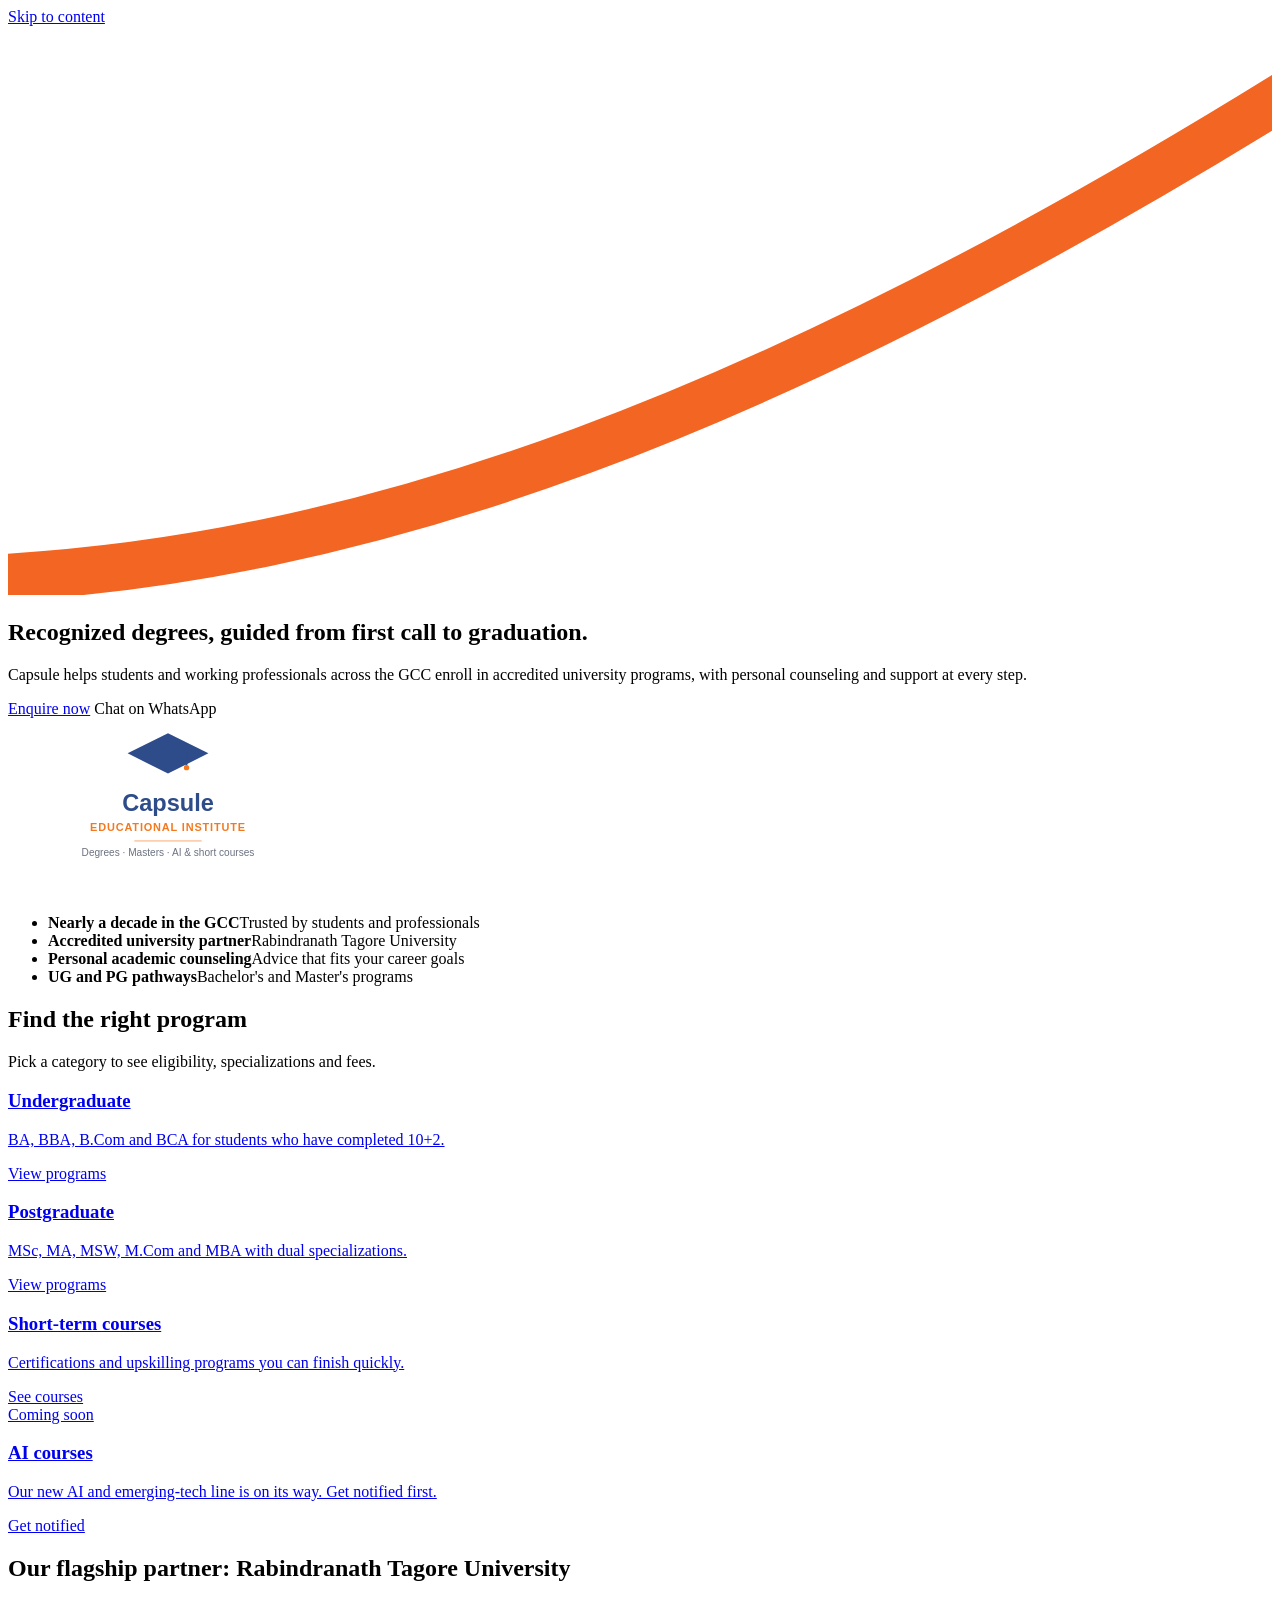
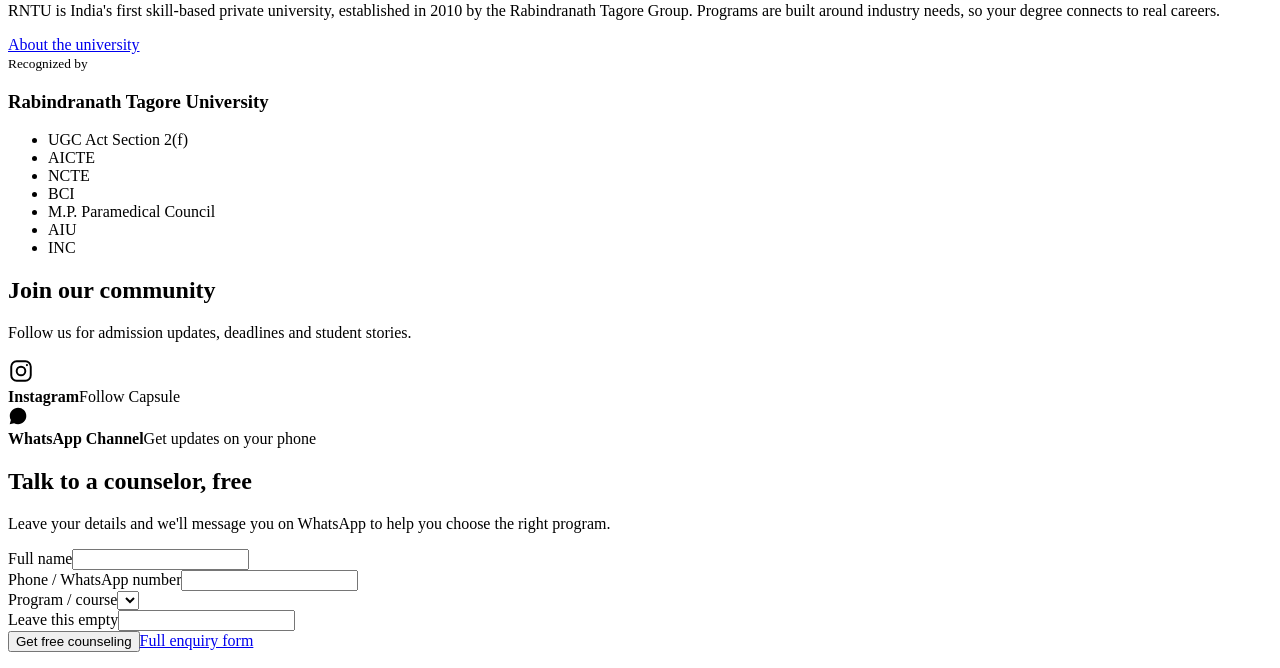
==== index.html @ df2aba52 "Add initial index.html for Capsule Educational Institute This is the initial commit of the index.htm" ====
<!DOCTYPE html>
<html lang="en">
<head>
<meta charset="utf-8">
<meta name="viewport" content="width=device-width, initial-scale=1">
<title>Capsule Educational Institute — Recognized degrees from Abu Dhabi</title>
<meta name="description" content="Capsule Educational Institute in Abu Dhabi helps students enroll in recognized UG and PG programs from Rabindranath Tagore University, with free counseling and flexible payment options.">
<meta name="theme-color" content="#0A2A5E">
<meta property="og:type" content="website">
<meta property="og:title" content="Capsule Educational Institute — Recognized degrees from Abu Dhabi">
<meta property="og:description" content="Capsule Educational Institute in Abu Dhabi helps students enroll in recognized UG and PG programs from Rabindranath Tagore University, with free counseling and flexible payment options.">
<meta property="og:site_name" content="Capsule Educational Institute">
<meta name="twitter:card" content="summary">
<link rel="icon" href="favicon.svg" type="image/svg+xml">
<link rel="preconnect" href="https://fonts.googleapis.com">
<link rel="preconnect" href="https://fonts.gstatic.com" crossorigin>
<link href="https://fonts.googleapis.com/css2?family=Fraunces:opsz,wght@9..144,500;9..144,600;9..144,700&family=Manrope:wght@500;600;700;800&display=swap" rel="stylesheet">
<link rel="stylesheet" href="style.css">
<script type="application/ld+json">
{
  "@context": "https://schema.org",
  "@type": "EducationalOrganization",
  "name": "Capsule Educational Institute",
  "description": "Education consultancy in Abu Dhabi helping students enroll in recognized university degree programs.",
  "telephone": "+971502768411",
  "address": {
    "@type": "PostalAddress",
    "streetAddress": "ADCP Business Tower C – 1003, Electra Street, behind Al-Futtaim Honda Showroom, Al Danah, Zone 1",
    "addressLocality": "Abu Dhabi",
    "addressCountry": "AE"
  },
  "hasMap": "https://maps.app.goo.gl/KMV5UAPXVrqcL8YZ7?g_st=ic"
}
</script>
</head>
<body>
<a class="skip" href="#main">Skip to content</a>
<div id="site-header"></div>
<main id="main">

<section class="hero">
  <svg class="hero-curve" viewBox="0 0 800 360" aria-hidden="true" fill="none"><path d="M-20 350 C 220 340, 480 250, 830 30" stroke="#F26522" stroke-width="30" stroke-linecap="round"/><path d="M-20 400 C 260 380, 520 300, 830 110" stroke="rgba(255,255,255,.14)" stroke-width="16" stroke-linecap="round"/></svg>
  <div class="container hero-grid">
    <div>
      <h1>Recognized degrees, guided from first call to graduation.</h1>
      <p class="lead">Capsule helps students and working professionals across the GCC enroll in accredited university programs, with personal counseling and support at every step.</p>
      <div class="hero-cta">
        <a class="btn btn-orange" href="admission.html">Enquire now</a>
        <a class="btn btn-ghost" data-wa="Hi Capsule, I'd like to know more about your programs.">Chat on WhatsApp</a>
      </div>
    </div>
    <div class="seal"><div id="capsule-logo" style="display:inline-block;line-height:0;width:100%;max-width:320px">
<svg viewBox="0 0 380 210" width="100%" xmlns="http://www.w3.org/2000/svg" role="img" aria-label="Capsule Educational Institute logo">
  <g transform="translate(190,42)"><g class="cap">
    <path d="M0 -24 L48 0 L0 24 L-48 0 Z" fill="#2E4C8A"/>
    <path d="M-22 7 C-22 7 -8 21 0 21 C8 21 22 7 22 7 L14 14 C7 19 -7 19 -14 14 Z" fill="#2E4C8A"/>
    <line x1="22" y1="0" x2="22" y2="14" stroke="#2E4C8A" stroke-width="2" stroke-linecap="round"/>
    <circle cx="22" cy="17" r="3.2" fill="#F4791E"/>
  </g></g>
  <text x="190" y="110" text-anchor="middle" class="word" font-family="Arial, Helvetica, sans-serif" font-weight="700" font-size="28" fill="#2E4C8A">Capsule</text>
  <text x="190" y="134" text-anchor="middle" class="tagline" font-family="Arial, Helvetica, sans-serif" font-weight="600" font-size="13" fill="#F4791E" letter-spacing="1">EDUCATIONAL INSTITUTE</text>
  <line class="rule" x1="150" y1="146" x2="230" y2="146" stroke="#F4791E" stroke-width="0.75"/>
  <text x="190" y="164" text-anchor="middle" class="sub" font-family="Arial, Helvetica, sans-serif" font-size="12" fill="#6B7280">Degrees &#183; Masters &#183; AI &amp; short courses</text>
</svg>
</div></div>
  </div>
</section>

<section class="trust" aria-label="Why Capsule">
  <div class="container"><ul>
    <li><strong>Nearly a decade in the GCC</strong><span>Trusted by students and professionals</span></li>
    <li><strong>Accredited university partner</strong><span>Rabindranath Tagore University</span></li>
    <li><strong>Personal academic counseling</strong><span>Advice that fits your career goals</span></li>
    <li><strong>UG and PG pathways</strong><span>Bachelor's and Master's programs</span></li>
  </ul></div>
</section>

<section class="section">
  <div class="container">
    <div class="sec-head"><h2>Find the right program</h2><p>Pick a category to see eligibility, specializations and fees.</p></div>
    <div class="tiles">
      <a class="tile tile-ug" href="courses.html#ug"><div><h3>Undergraduate</h3><p>BA, BBA, B.Com and BCA for students who have completed 10+2.</p></div><span class="go">View programs</span></a>
      <a class="tile tile-pg" href="courses.html#pg"><div><h3>Postgraduate</h3><p>MSc, MA, MSW, M.Com and MBA with dual specializations.</p></div><span class="go">View programs</span></a>
      <a class="tile tile-sc" href="courses.html#short"><div><h3>Short-term courses</h3><p>Certifications and upskilling programs you can finish quickly.</p></div><span class="go">See courses</span></a>
      <a class="tile tile-ai" href="ai-courses.html"><div><span class="badge">Coming soon</span><h3>AI courses</h3><p>Our new AI and emerging-tech line is on its way. Get notified first.</p></div><span class="go">Get notified</span></a>
    </div>
  </div>
</section>

<section class="section partner">
  <div class="container partner-grid">
    <div>
      <h2>Our flagship partner: Rabindranath Tagore University</h2>
      <p>RNTU is India's first skill-based private university, established in 2010 by the Rabindranath Tagore Group. Programs are built around industry needs, so your degree connects to real careers.</p>
      <a class="btn btn-orange" href="about.html#rntu">About the university</a>
    </div>
    <div class="uni-mark"><small>Recognized by</small><h3>Rabindranath Tagore University</h3>
      <ul class="chips"><li>UGC Act Section 2(f)</li><li>AICTE</li><li>NCTE</li><li>BCI</li><li>M.P. Paramedical Council</li><li>AIU</li><li>INC</li></ul></div>
  </div>
</section>

<section class="section"><div class="container"><div data-payments></div></div></section>

<section class="section alt">
  <div class="container">
    <div class="sec-head"><h2>Join our community</h2><p>Follow us for admission updates, deadlines and student stories.</p></div>
    <div class="social-row">
      <a class="social-card" data-ig><span class="ico"><svg viewBox="0 0 24 24" width="26" height="26" aria-hidden="true" fill="none" stroke="currentColor" stroke-width="1.8"><rect x="3" y="3" width="18" height="18" rx="5"/><circle cx="12" cy="12" r="4"/><circle cx="17.5" cy="6.5" r="1" fill="currentColor" stroke="none"/></svg></span><div><strong>Instagram</strong><span>Follow Capsule</span></div><span class="count" hidden><b data-ig-count></b></span></a>
      <a class="social-card wa" data-channel><span class="ico"><svg viewBox="0 0 24 24" width="20" height="20" aria-hidden="true" fill="currentColor"><path d="M12.04 2C6.58 2 2.13 6.45 2.13 11.91c0 1.75.46 3.45 1.32 4.95L2.05 22l5.25-1.38a9.9 9.9 0 0 0 4.74 1.21h.01c5.46 0 9.91-4.45 9.91-9.91 0-2.65-1.03-5.14-2.9-7.01A9.85 9.85 0 0 0 12.04 2Zm4.52 11.99c-.25-.12-1.47-.72-1.69-.81-.23-.08-.39-.12-.56.12-.16.25-.64.81-.78.97-.14.17-.29.19-.54.06-.25-.12-1.05-.39-2-1.23-.74-.66-1.24-1.47-1.38-1.72-.15-.25-.02-.38.11-.5.11-.11.25-.29.37-.43.12-.15.16-.25.25-.41.08-.17.04-.31-.02-.43-.06-.12-.56-1.34-.76-1.84-.2-.48-.41-.42-.56-.42h-.48c-.17 0-.43.06-.66.31-.22.25-.86.85-.86 2.07s.89 2.4 1.01 2.56c.12.17 1.75 2.67 4.23 3.74.59.26 1.05.41 1.41.52.59.19 1.13.16 1.56.1.48-.07 1.47-.6 1.67-1.18.21-.58.21-1.07.14-1.18-.06-.1-.22-.16-.47-.28Z"/></svg></span><div><strong>WhatsApp Channel</strong><span>Get updates on your phone</span></div><span class="count" hidden><b data-channel-count></b></span></a>
    </div>
  </div>
</section>

<section class="section" id="counseling">
  <div class="container form-wrap">
    <div><h2>Talk to a counselor, free</h2><p class="lead">Leave your details and we'll message you on WhatsApp to help you choose the right program.</p></div>
    <form class="form-card" data-lead-form novalidate>
  <div class="form-grid">
    <div class="field"><label for="m-name">Full name</label><input id="m-name" name="name" autocomplete="name" required></div>
    <div class="field"><label for="m-phone">Phone / WhatsApp number</label><input id="m-phone" name="phone" type="tel" autocomplete="tel" required></div>
    <div class="field full"><label for="m-course">Program / course</label><select id="m-course" name="course" data-course-select required></select></div>
    <div class="hp" aria-hidden="true"><label>Leave this empty<input name="company_website" tabindex="-1" autocomplete="off"></label></div>
  </div>
  <div class="form-actions"><button class="btn btn-orange" type="submit">Get free counseling</button><a class="btn btn-line" href="admission.html">Full enquiry form</a></div>
  <p class="form-status" role="status" aria-live="polite"></p>
</form>
  </div>
</section>

</main>
<div id="site-footer"></div>
<script src="config.js"></script>
<script src="data.js"></script>
<script src="main.js"></script>
</body>
</html>
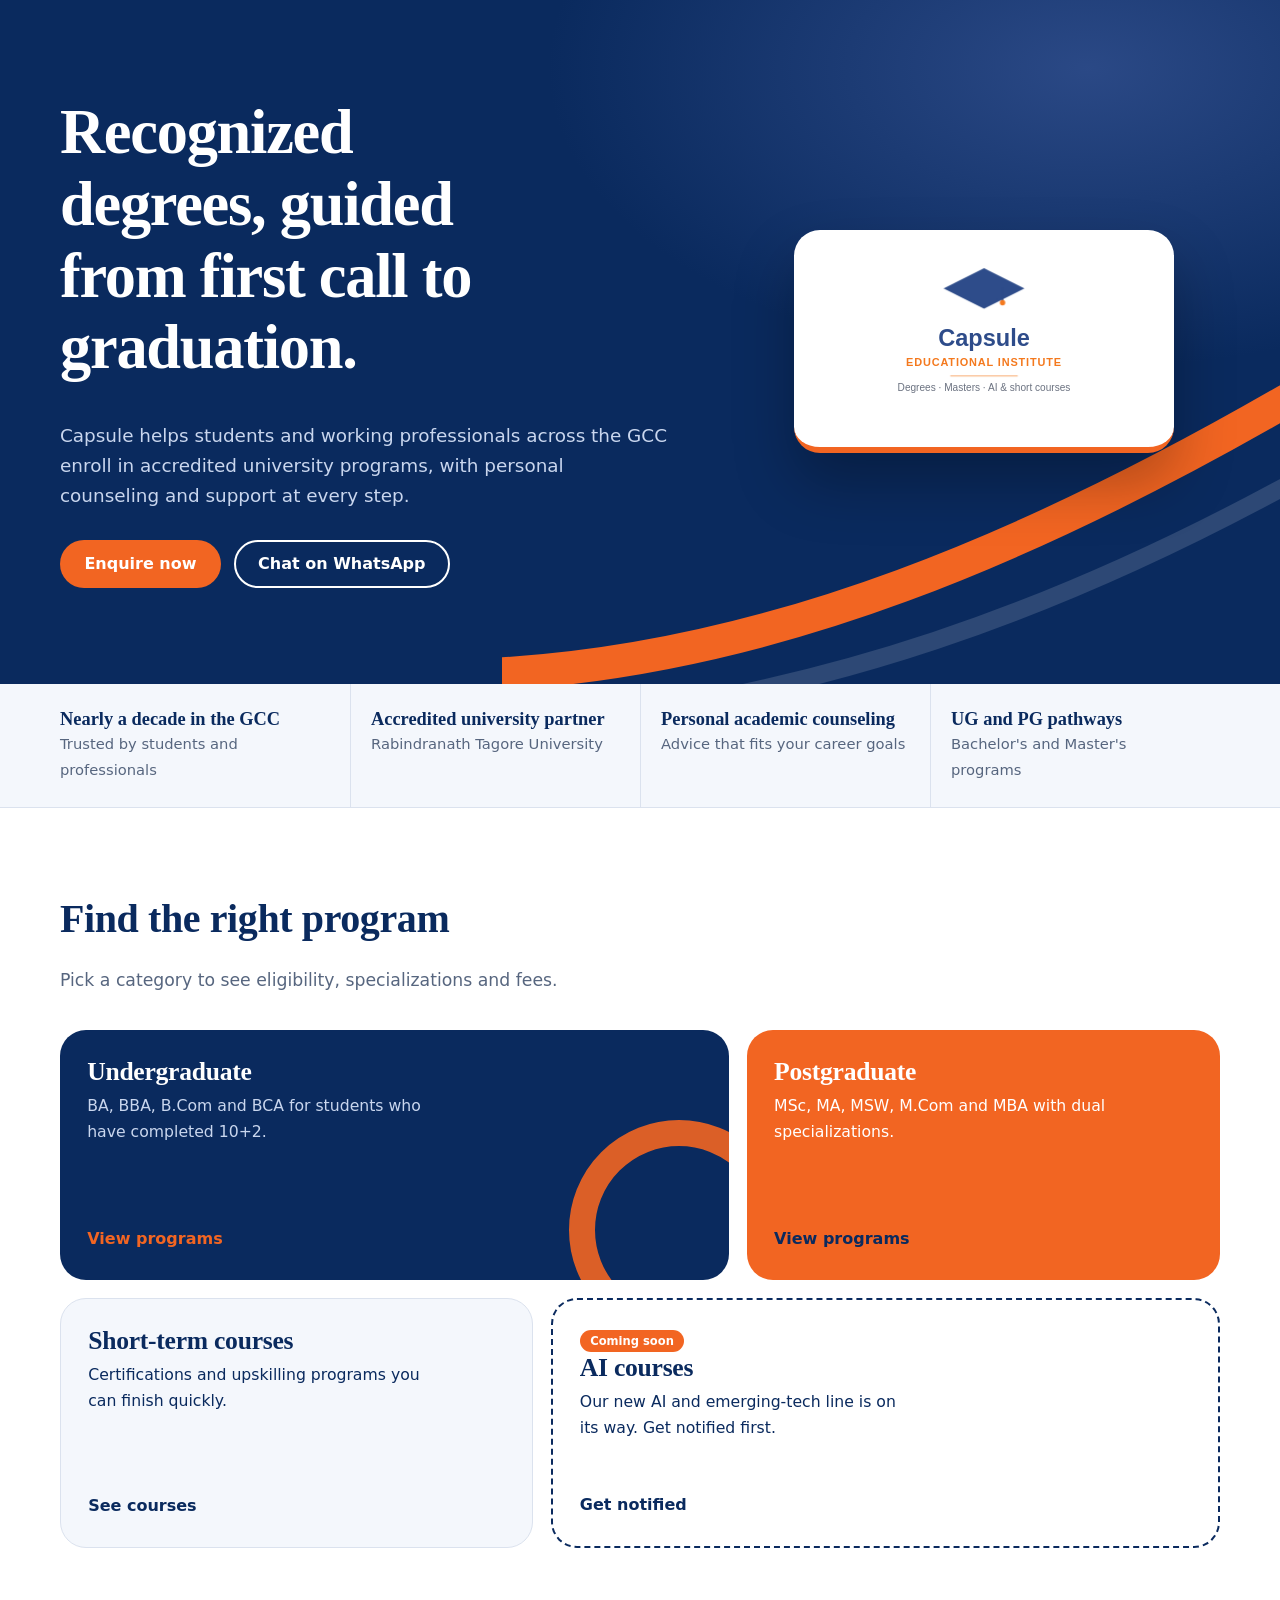
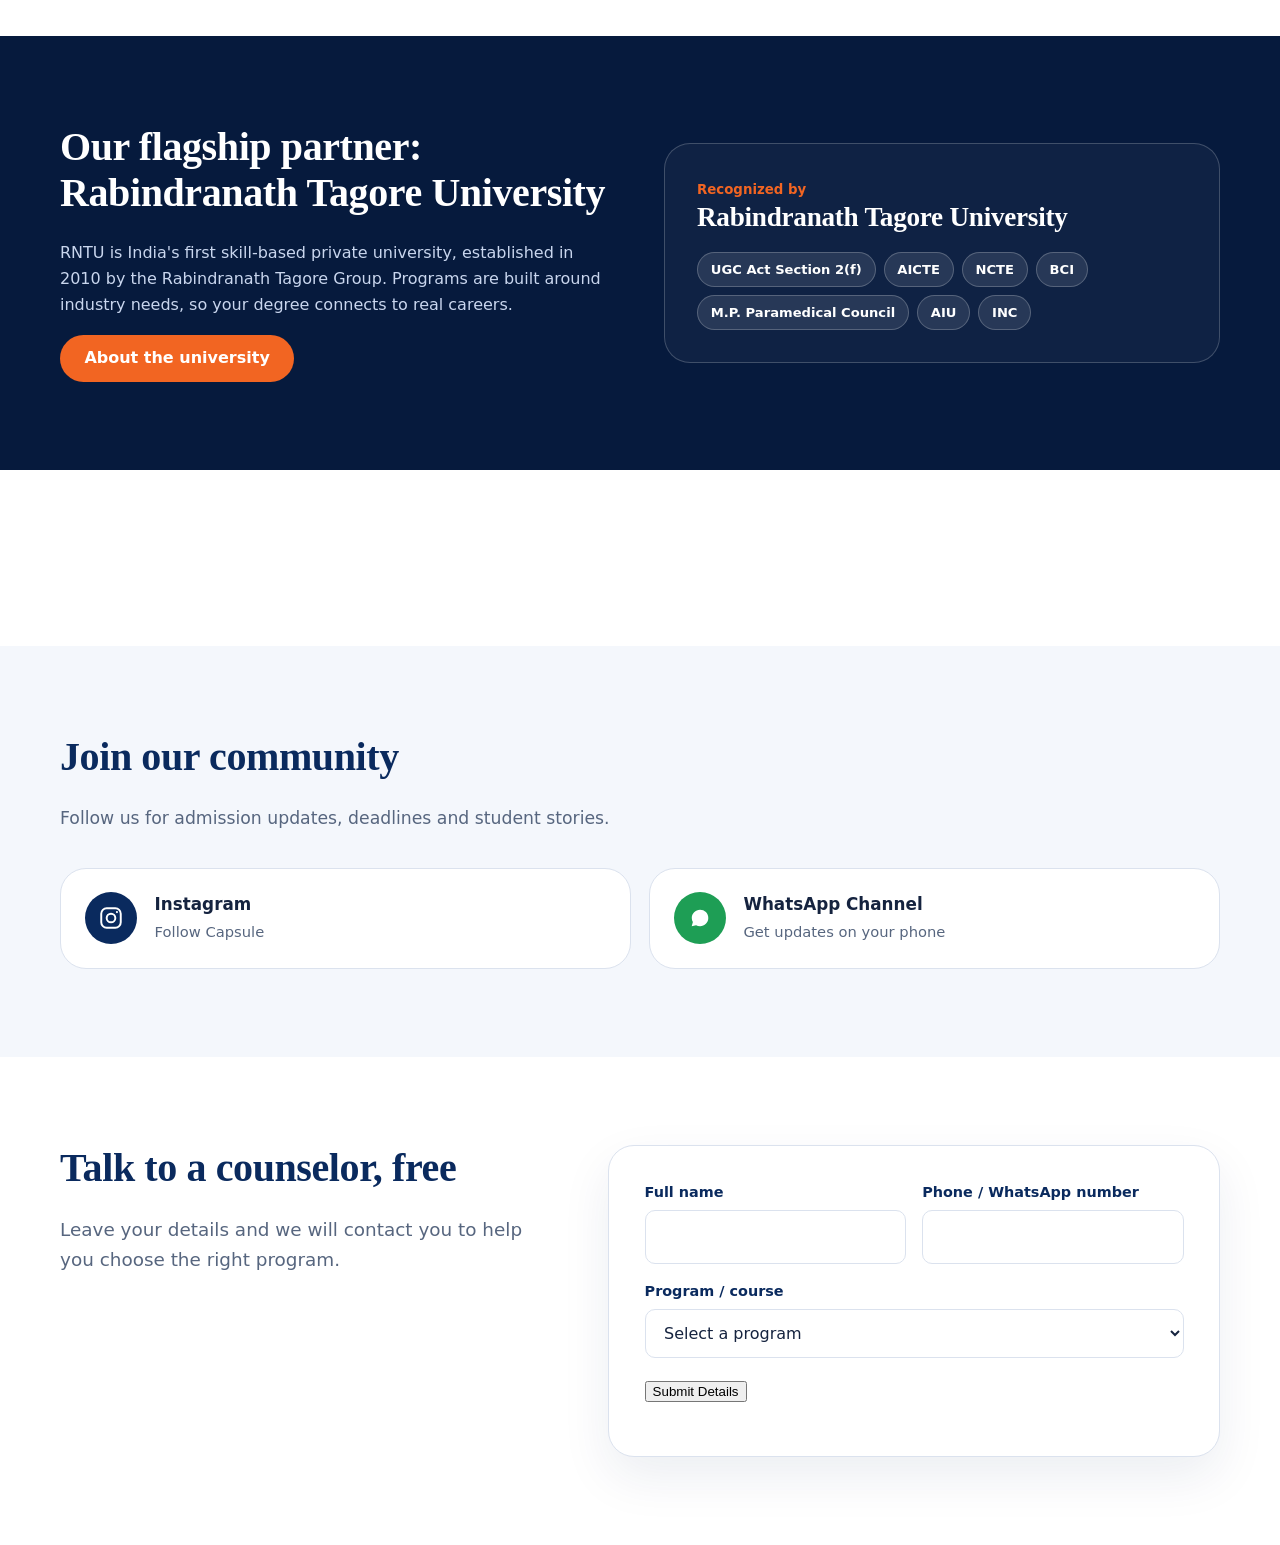
==== commit f75627f4: "Refactor counseling form and improve accessibility" ====
--- a/index.html
+++ b/index.html
@@ -113,18 +113,88 @@
 
 <section class="section" id="counseling">
   <div class="container form-wrap">
-    <div><h2>Talk to a counselor, free</h2><p class="lead">Leave your details and we'll message you on WhatsApp to help you choose the right program.</p></div>
-    <form class="form-card" data-lead-form novalidate>
-  <div class="form-grid">
-    <div class="field"><label for="m-name">Full name</label><input id="m-name" name="name" autocomplete="name" required></div>
-    <div class="field"><label for="m-phone">Phone / WhatsApp number</label><input id="m-phone" name="phone" type="tel" autocomplete="tel" required></div>
-    <div class="field full"><label for="m-course">Program / course</label><select id="m-course" name="course" data-course-select required></select></div>
-    <div class="hp" aria-hidden="true"><label>Leave this empty<input name="company_website" tabindex="-1" autocomplete="off"></label></div>
-  </div>
-  <div class="form-actions"><button class="btn btn-orange" type="submit">Get free counseling</button><a class="btn btn-line" href="admission.html">Full enquiry form</a></div>
-  <p class="form-status" role="status" aria-live="polite"></p>
-</form>
-  </div>
+    <div>
+      <h2>Talk to a counselor, free</h2>
+      <p class="lead">Leave your details and we will contact you to help you choose the right program.</p>
+    </div>
+    
+    <form class="form-card" id="leadForm" data-lead-form novalidate>
+      <div class="form-grid">
+        <div class="field">
+          <label for="m-name">Full name</label>
+          <input id="m-name" name="name" autocomplete="name" required>
+        </div>
+        
+        <div class="field">
+          <label for="m-phone">Phone / WhatsApp number</label>
+          <input id="m-phone" name="phone" type="tel" autocomplete="tel" required>
+        </div>
+        
+        <div class="field full">
+          <label for="m-course">Program / course</label>
+          <select id="m-course" name="course" data-course-select required>
+            <option value="">Select a program</option>
+            <!-- Add your course options here -->
+          </select>
+        </div>
+        
+        <!-- Honeypot anti-spam field -->
+        <div class="hp" aria-hidden="true" style="display:none;">
+          <label>Leave this empty<input name="company_website" tabindex="-1" autocomplete="off"></label>
+        </div>
+      </div>
+
+      <!-- Submit Button -->
+      <div class="form-submit" style="margin-top: 20px;">
+        <button type="submit" class="btn-primary" id="submitBtn">Submit Details</button>
+      </div>
+      
+      <p id="form-message" style="margin-top: 10px; font-weight: 500;"></p>
+    </form>
+  </div>
+</section>
+
+<script>
+const SCRIPT_URL = 'https://script.google.com/macros/s/AKfycbwdREwDguwL7AOSa45iThw-_9MdZ88qfQzLYObXBwteCF26JjsJ449Lvx2iCBQWYwum/exec';
+const form = document.getElementById('leadForm');
+const submitBtn = document.getElementById('submitBtn');
+const formMessage = document.getElementById('form-message');
+
+form.addEventListener('submit', e => {
+  e.preventDefault();
+  
+  // Check honeypot (anti-spam)
+  if (form.company_website.value !== '') {
+    return; // Bot detected, silently stop
+  }
+
+  submitBtn.disabled = true;
+  submitBtn.textContent = 'Submitting...';
+  formMessage.textContent = '';
+
+  const formData = new FormData(form);
+
+  fetch(SCRIPT_URL, { 
+    method: 'POST', 
+    body: formData 
+  })
+  .then(response => {
+    formMessage.style.color = 'green';
+    formMessage.textContent = 'Thank you! Your details have been submitted successfully.';
+    form.reset();
+  })
+  .catch(error => {
+    console.error('Error!', error.message);
+    formMessage.style.color = 'red';
+    formMessage.textContent = 'Something went wrong. Please try again.';
+  })
+  .finally(() => {
+    submitBtn.disabled = false;
+    submitBtn.textContent = 'Submit Details';
+  });
+});
+</>
+
 </section>
 
 </main>
--- a/style.css
+++ b/style.css
@@ -0,0 +1,307 @@
+/* Capsule Educational Institute — styles
+   Navy + orange, matched to the logo and prospectus. */
+:root{
+  --navy:#0A2A5E; --navy-900:#061a3d; --navy-700:#143c7d;
+  --orange:#F26522; --orange-600:#D9540F; --orange-50:#FFF1EA;
+  --ink:#15233f; --muted:#57667f; --paper:#F4F7FC; --line:#DBE2EE; --white:#fff;
+  --wa:#1E9E55; --wa-600:#177f44;
+  --font-display:'Fraunces',Georgia,'Times New Roman',serif;
+  --font-body:'Manrope',system-ui,-apple-system,'Segoe UI',Roboto,Arial,sans-serif;
+  --maxw:1160px; --r:14px; --r-lg:26px;
+}
+*,*::before,*::after{box-sizing:border-box}
+[hidden]{display:none!important}
+html{scroll-behavior:smooth;-webkit-text-size-adjust:100%}
+body{margin:0;font-family:var(--font-body);font-size:1rem;line-height:1.65;color:var(--ink);background:var(--white);-webkit-font-smoothing:antialiased}
+img,svg{max-width:100%}
+a{color:var(--navy)}
+:focus-visible{outline:3px solid var(--orange);outline-offset:3px;border-radius:4px}
+.container{width:min(100% - 2.5rem,var(--maxw));margin-inline:auto}
+.skip{position:absolute;left:-999px;top:0;background:var(--navy);color:#fff;padding:.6rem 1rem;z-index:100}
+.skip:focus{left:0}
+.muted{color:var(--muted)}
+
+h1,h2,h3,h4{font-family:var(--font-display);font-weight:600;line-height:1.15;color:var(--navy);margin:0 0 .6em;letter-spacing:-.01em}
+h1{font-size:clamp(2.2rem,6.2vw,3.9rem);letter-spacing:-.02em}
+h2{font-size:clamp(1.7rem,4vw,2.5rem)}
+h3{font-size:1.3rem}
+h4{font-family:var(--font-body);font-size:.95rem;font-weight:800;margin-bottom:.35em}
+p{margin:0 0 1em;max-width:68ch}
+.lead{font-size:1.15rem;color:var(--muted)}
+
+/* Buttons */
+.btn{display:inline-flex;align-items:center;justify-content:center;gap:.55rem;padding:.85rem 1.4rem;border-radius:999px;border:2px solid transparent;font:800 1rem/1 var(--font-body);text-decoration:none;cursor:pointer;transition:background .2s,color .2s,border-color .2s,transform .2s}
+.btn:active{transform:translateY(1px)}
+.btn-sm{padding:.65rem 1.05rem;font-size:.92rem}
+.btn-orange{background:var(--orange);color:#fff}
+.btn-orange:hover{background:var(--orange-600)}
+.btn-navy{background:var(--navy);color:#fff}
+.btn-navy:hover{background:var(--navy-700)}
+.btn-wa{background:var(--wa);color:#fff}
+.btn-wa:hover{background:var(--wa-600)}
+.btn-ghost{border-color:currentColor;color:#fff;background:transparent}
+.btn-ghost:hover{background:#fff;color:var(--navy)}
+.btn-line{border-color:var(--navy);color:var(--navy);background:transparent}
+.btn-line:hover{background:var(--navy);color:#fff}
+.btn svg{flex:none;width:20px;height:20px}
+.btn[disabled]{opacity:.6;cursor:wait}
+.btn.is-off,a.is-off{opacity:.5;pointer-events:none}
+
+/* Header */
+.site-header{position:sticky;top:0;z-index:50;background:rgba(255,255,255,.96);backdrop-filter:blur(8px);border-bottom:1px solid var(--line)}
+.bar{display:flex;align-items:center;gap:1rem;min-height:68px}
+.brand{display:flex;align-items:center;gap:.6rem;text-decoration:none;margin-right:auto}
+.logo-mark{width:46px;height:auto}
+.brand-text{display:flex;flex-direction:column;line-height:1.05}
+.brand-text strong{font:700 1.35rem var(--font-display);color:var(--navy)}
+.brand-text em{font:800 .62rem var(--font-body);letter-spacing:.09em;color:var(--orange);font-style:normal;text-transform:uppercase}
+.nav{display:flex;gap:.25rem}
+.nav a{padding:.5rem .7rem;text-decoration:none;font-weight:700;font-size:.92rem;color:var(--ink);border-radius:8px;white-space:nowrap}
+.nav a:hover{color:var(--orange)}
+.nav a[aria-current="page"]{color:var(--navy);box-shadow:inset 0 -3px 0 var(--orange);border-radius:0}
+.tag-soon{font-size:.62rem;font-weight:800;background:var(--orange);color:#fff;padding:.1rem .4rem;border-radius:99px;vertical-align:middle;margin-left:.15rem}
+.menu-btn{display:none;background:none;border:0;padding:.6rem;cursor:pointer}
+.menu-btn span{display:block;width:24px;height:2.5px;background:var(--navy);margin:5px 0;border-radius:2px;transition:transform .2s,opacity .2s}
+.menu-btn[aria-expanded="true"] span:nth-child(1){transform:translateY(7.5px) rotate(45deg)}
+.menu-btn[aria-expanded="true"] span:nth-child(2){opacity:0}
+.menu-btn[aria-expanded="true"] span:nth-child(3){transform:translateY(-7.5px) rotate(-45deg)}
+@media (max-width:1020px){
+  .menu-btn{display:block}
+  .head-wa span{display:none}.head-wa{padding:.65rem}
+  .nav{position:absolute;left:0;right:0;top:100%;flex-direction:column;background:#fff;border-bottom:1px solid var(--line);padding:.5rem 1.25rem 1rem;display:none;box-shadow:0 18px 30px rgba(6,26,61,.12)}
+  .nav.open{display:flex}
+  .nav a{padding:.85rem .25rem;border-bottom:1px solid var(--line);border-radius:0;font-size:1rem}
+  .nav a[aria-current="page"]{box-shadow:none;color:var(--orange)}
+}
+
+/* Hero */
+.hero{position:relative;background:var(--navy);color:#fff;overflow:hidden;isolation:isolate}
+.hero::before{content:"";position:absolute;inset:0;background:radial-gradient(900px 500px at 85% 10%,rgba(46,76,138,.9),transparent 60%);z-index:-2}
+.hero-curve{position:absolute;right:-8%;bottom:-2px;width:min(78%,880px);height:auto;z-index:-1;pointer-events:none}
+.hero-grid{display:grid;grid-template-columns:1.15fr .85fr;gap:3rem;align-items:center;padding-block:clamp(3rem,8vw,6rem)}
+.hero h1{color:#fff;max-width:14ch}
+.hero .lead{color:#c9d6ee;max-width:52ch}
+.hero-cta{display:flex;flex-wrap:wrap;gap:.8rem;margin-top:1.8rem}
+.seal{background:#fff;border-radius:var(--r-lg);padding:1.4rem 1rem 1.1rem;display:flex;justify-content:center;box-shadow:0 30px 60px rgba(0,0,0,.28);border-bottom:6px solid var(--orange);max-width:380px;justify-self:center;width:100%}
+@media (max-width:860px){.hero-grid{grid-template-columns:1fr}.hero h1{max-width:none}.seal{max-width:300px;justify-self:start}}
+
+/* Trust strip */
+.trust{background:var(--paper);border-bottom:1px solid var(--line)}
+.trust ul{list-style:none;margin:0;padding:0;display:grid;grid-template-columns:repeat(4,1fr)}
+.trust li{padding:1.5rem 1.25rem;border-left:1px solid var(--line)}
+.trust li:first-child{border-left:0;padding-left:0}
+.trust strong{display:block;font:600 1.15rem var(--font-display);color:var(--navy);line-height:1.25}
+.trust span{font-size:.92rem;color:var(--muted)}
+@media (max-width:860px){.trust ul{grid-template-columns:1fr 1fr}.trust li:nth-child(3){border-left:0;padding-left:0}.trust li{border-top:1px solid var(--line)}.trust li:nth-child(-n+2){border-top:0}}
+
+/* Sections */
+.section{padding-block:clamp(3rem,7vw,5.5rem)}
+.section.alt{background:var(--paper)}
+.sec-head{max-width:720px;margin-bottom:2.2rem}
+.sec-head p{color:var(--muted);font-size:1.08rem}
+
+/* Category tiles */
+.tiles{display:grid;grid-template-columns:repeat(12,1fr);gap:1.1rem}
+.tile{position:relative;display:flex;flex-direction:column;justify-content:space-between;min-height:250px;padding:1.7rem;border-radius:var(--r-lg);text-decoration:none;overflow:hidden;transition:transform .25s}
+.tile:hover{transform:translateY(-4px)}
+.tile h3{margin:0 0 .4rem;font-size:1.6rem}
+.tile p{margin:0;font-size:.98rem;max-width:34ch}
+.tile .go{font-weight:800;margin-top:1.4rem;display:inline-flex;gap:.4rem;align-items:center}
+.tile-ug{grid-column:span 7;background:var(--navy);color:#fff}
+.tile-ug h3{color:#fff}.tile-ug p{color:#c9d6ee}.tile-ug .go{color:var(--orange)}
+.tile-ug::after{content:"";position:absolute;right:-60px;bottom:-60px;width:220px;height:220px;border-radius:50%;border:26px solid var(--orange);opacity:.9}
+.tile-pg{grid-column:span 5;background:var(--orange);color:#fff}
+.tile-pg h3{color:#fff}.tile-pg p{color:#fff}.tile-pg .go{color:var(--navy)}
+.tile-sc{grid-column:span 5;background:var(--paper);border:1px solid var(--line)}
+.tile-ai{grid-column:span 7;border:2px dashed var(--navy);background:#fff}
+.badge{align-self:flex-start;background:var(--orange);color:#fff;font-size:.72rem;font-weight:800;padding:.25rem .65rem;border-radius:99px;margin-bottom:.8rem}
+@media (max-width:860px){.tile-ug,.tile-pg,.tile-sc,.tile-ai{grid-column:span 12;min-height:0}}
+
+/* Partner band */
+.partner{background:var(--navy-900);color:#fff}
+.partner h2{color:#fff}
+.partner p{color:#c9d6ee}
+.partner-grid{display:grid;grid-template-columns:1fr 1fr;gap:3rem;align-items:center}
+.uni-mark{border:1px solid rgba(255,255,255,.2);border-radius:var(--r-lg);padding:2rem;background:rgba(255,255,255,.04)}
+.uni-mark h3{color:#fff;font-size:1.7rem;margin-bottom:.2rem}
+.uni-mark small{color:var(--orange);font-weight:800}
+.chips{list-style:none;margin:0;padding:0;display:flex;flex-wrap:wrap;gap:.5rem}
+.chips li,.chip{display:inline-block;background:rgba(255,255,255,.1);border:1px solid rgba(255,255,255,.22);color:#fff;font-size:.82rem;font-weight:700;padding:.35rem .8rem;border-radius:99px}
+.light .chips li,.course .chips li,.chip{background:var(--orange-50);border-color:#f7cdb8;color:var(--orange-600)}
+.uni-mark .chips{margin-top:1.2rem}
+@media (max-width:860px){.partner-grid{grid-template-columns:1fr}}
+
+/* Awards marquee */
+.marquee{overflow:hidden;border-block:1px solid var(--line);background:#fff;padding-block:1.1rem;mask-image:linear-gradient(90deg,transparent,#000 8%,#000 92%,transparent)}
+.marquee-track{display:flex;gap:1rem;width:max-content;animation:scroll 40s linear infinite}
+.marquee:hover .marquee-track{animation-play-state:paused}
+.award{white-space:nowrap;font-weight:800;font-size:.9rem;color:var(--navy);border:1.5px solid var(--navy);border-radius:99px;padding:.55rem 1.1rem}
+.award b{color:var(--orange)}
+@keyframes scroll{to{transform:translateX(-50%)}}
+
+/* Payments */
+.pay{display:grid;grid-template-columns:1.1fr 1fr;gap:1.5rem 3rem;align-items:center;background:var(--orange-50);border:1px solid #f7cdb8;border-radius:var(--r-lg);padding:clamp(1.5rem,4vw,2.6rem)}
+.pay h2{font-size:clamp(1.5rem,3.4vw,2.1rem)}
+.pay-copy p{margin:0;color:var(--ink)}
+.pay-list{list-style:none;margin:0;padding:0;display:grid;grid-template-columns:repeat(3,1fr);gap:.7rem}
+.pay-list li{background:#fff;border-radius:var(--r);padding:1rem;border:1px solid #f7cdb8;text-align:center}
+.pay-list strong{display:block;font:700 1.25rem var(--font-display);color:var(--navy)}
+.pay-list span{font-size:.8rem;color:var(--muted);line-height:1.3;display:block}
+.pay-note{grid-column:1/-1;font-size:.82rem;color:var(--muted);margin:0}
+@media (max-width:860px){.pay{grid-template-columns:1fr}.pay-list{grid-template-columns:1fr}.pay-list li{display:flex;justify-content:space-between;align-items:center;text-align:left;gap:1rem}}
+
+/* Social proof */
+.social-row{display:grid;grid-template-columns:1fr 1fr;gap:1.1rem}
+.social-card{display:flex;align-items:center;gap:1.1rem;padding:1.4rem 1.5rem;border:1px solid var(--line);border-radius:var(--r-lg);text-decoration:none;color:var(--ink);background:#fff;transition:border-color .2s}
+.social-card:hover{border-color:var(--orange)}
+.social-card .ico{flex:none;width:52px;height:52px;border-radius:50%;background:var(--navy);color:#fff;display:grid;place-items:center}
+.social-card.wa .ico{background:var(--wa)}
+.social-card strong{display:block;font-size:1.05rem}
+.social-card span{color:var(--muted);font-size:.92rem}
+.social-card .count{margin-left:auto;font:700 1.6rem var(--font-display);color:var(--navy)}
+@media (max-width:700px){.social-row{grid-template-columns:1fr}}
+
+/* Forms */
+.form-wrap{display:grid;grid-template-columns:.9fr 1.1fr;gap:3rem;align-items:start}
+.form-card{background:#fff;border:1px solid var(--line);border-radius:var(--r-lg);padding:clamp(1.3rem,4vw,2.2rem);box-shadow:0 20px 50px rgba(10,42,94,.08)}
+.form-grid{display:grid;grid-template-columns:1fr 1fr;gap:1rem}
+.field{display:flex;flex-direction:column;gap:.35rem}
+.field.full{grid-column:1/-1}
+label{font-weight:800;font-size:.9rem;color:var(--navy)}
+label small{font-weight:600;color:var(--muted)}
+input,select,textarea{font:inherit;color:var(--ink);padding:.8rem .9rem;border:1.5px solid var(--line);border-radius:10px;background:#fff;width:100%;min-height:48px}
+textarea{min-height:100px;resize:vertical}
+input:focus,select:focus,textarea:focus{outline:none;border-color:var(--orange);box-shadow:0 0 0 3px rgba(242,101,34,.2)}
+.hp{position:absolute;left:-9999px;width:1px;height:1px;overflow:hidden}
+.form-actions{display:flex;flex-wrap:wrap;gap:.8rem;align-items:center;margin-top:1.3rem}
+.form-status{min-height:1.4em;margin:.9rem 0 0;font-weight:700;font-size:.95rem}
+.form-status.ok{color:var(--wa-600)}.form-status.err{color:#c0311a}
+.form-fine{font-size:.82rem;color:var(--muted);margin:.8rem 0 0}
+@media (max-width:900px){.form-wrap{grid-template-columns:1fr;gap:2rem}.form-grid{grid-template-columns:1fr}}
+
+/* Page header */
+.page-head{position:relative;background:var(--navy);color:#fff;padding-block:clamp(2.6rem,7vw,4.5rem);overflow:hidden}
+.page-head h1{color:#fff;font-size:clamp(2rem,5vw,3.2rem);margin-bottom:.4em}
+.page-head p{color:#c9d6ee;font-size:1.1rem;margin:0}
+.page-head::after{content:"";position:absolute;right:-90px;top:-90px;width:300px;height:300px;border-radius:50%;border:34px solid var(--orange);opacity:.95}
+@media (max-width:700px){.page-head::after{width:200px;height:200px;right:-90px;top:-100px;border-width:24px}}
+
+/* About */
+.split{display:grid;grid-template-columns:1fr 1fr;gap:3rem}
+@media (max-width:860px){.split{grid-template-columns:1fr;gap:1.6rem}}
+.vm{border-left:4px solid var(--orange);padding-left:1.4rem}
+.vm h3{margin-bottom:.3rem}
+.steps{list-style:none;padding:0;margin:0;counter-reset:s;display:grid;grid-template-columns:repeat(5,1fr);gap:1rem}
+.steps li{counter-increment:s;position:relative;padding-top:3.1rem}
+.steps li::before{content:counter(s);position:absolute;top:0;left:0;width:2.4rem;height:2.4rem;border-radius:50%;background:var(--navy);color:#fff;display:grid;place-items:center;font-weight:800}
+.steps li::after{content:"";position:absolute;top:1.2rem;left:2.9rem;right:-.5rem;height:2px;background:var(--line)}
+.steps li:last-child::after{display:none}
+.steps strong{display:block;color:var(--navy);margin-bottom:.2rem}
+.steps span{font-size:.92rem;color:var(--muted);line-height:1.5;display:block}
+@media (max-width:860px){.steps{grid-template-columns:1fr}.steps li{padding:0 0 0 3.4rem;min-height:2.6rem}.steps li::after{top:2.6rem;left:1.2rem;width:2px;height:calc(100% - 1.6rem);right:auto}}
+.recog{display:flex;flex-wrap:wrap;gap:.6rem;margin-top:1.4rem}
+.recog span{background:#fff;border:1.5px solid var(--navy);color:var(--navy);font-weight:800;font-size:.88rem;padding:.5rem .95rem;border-radius:10px}
+.quote{background:var(--navy);color:#fff;border-radius:var(--r-lg);padding:clamp(1.6rem,4vw,2.8rem);position:relative;overflow:hidden}
+.quote p{font:500 clamp(1.15rem,2.4vw,1.5rem)/1.5 var(--font-display);color:#fff;max-width:none;margin-bottom:1.2rem}
+.quote cite{font-style:normal;color:#c9d6ee}.quote cite strong{color:var(--orange);display:block}
+
+/* Courses */
+.tabs{display:flex;gap:.5rem;flex-wrap:wrap;margin-bottom:1.6rem;position:sticky;top:68px;background:#fff;padding-block:.7rem;z-index:5}
+.tabs a{padding:.6rem 1.2rem;border-radius:99px;border:1.5px solid var(--navy);font-weight:800;text-decoration:none;font-size:.92rem}
+.tabs a:hover{background:var(--navy);color:#fff}
+.course{border:1px solid var(--line);border-radius:var(--r);margin-bottom:.8rem;background:#fff;scroll-margin-top:150px}
+.course[open]{border-color:var(--orange);box-shadow:0 12px 30px rgba(10,42,94,.08)}
+.course summary{list-style:none;display:flex;align-items:center;gap:1rem;padding:1.1rem 1.3rem;cursor:pointer}
+.course summary::-webkit-details-marker{display:none}
+.course summary::after{content:"+";margin-left:.4rem;font:700 1.6rem/1 var(--font-body);color:var(--orange);transition:transform .2s}
+.course[open] summary::after{transform:rotate(45deg)}
+.course-code{flex:none;min-width:4.2rem;text-align:center;background:var(--navy);color:#fff;font-weight:800;padding:.4rem .6rem;border-radius:8px;font-size:.92rem}
+.course-name{font-weight:800;color:var(--navy);flex:1}
+.course-dur{color:var(--muted);font-size:.88rem;font-weight:700}
+.course-body{display:grid;grid-template-columns:1.1fr .9fr;gap:2rem;padding:0 1.3rem 1.5rem;border-top:1px solid var(--line);padding-top:1.3rem}
+.spec{margin-bottom:1.1rem}.spec p{margin:0;color:var(--muted)}
+.course-info .btn{margin-top:.4rem}
+table.fees{width:100%;border-collapse:collapse;font-size:.95rem;align-self:start}
+.fees caption{text-align:left;font-weight:800;color:var(--navy);padding-bottom:.5rem}
+.fees th,.fees td{padding:.65rem .8rem;border-bottom:1px solid var(--line);text-align:left}
+.fees th{font-weight:600;color:var(--muted)}
+.fees td{font-weight:800;text-align:right}
+.fees .total th,.fees .total td{background:var(--paper);color:var(--navy);font-weight:800}
+@media (max-width:760px){.course summary{flex-wrap:wrap;gap:.6rem}.course-name{flex-basis:calc(100% - 6rem)}.course-body{grid-template-columns:1fr;gap:1.2rem}}
+.short-grid{display:grid;grid-template-columns:repeat(3,1fr);gap:1.1rem}
+.short-card{border:1px solid var(--line);border-radius:var(--r-lg);padding:1.5rem;display:flex;flex-direction:column;gap:.4rem;background:#fff}
+.short-card.is-placeholder{border-style:dashed}
+.short-card h3{margin:.6rem 0 0;font-size:1.2rem}
+.short-card p{color:var(--muted);font-size:.95rem;margin:0}
+.short-foot{margin-top:auto;padding-top:1rem;display:flex;flex-direction:column;gap:.7rem;align-items:flex-start}
+.price{font-weight:800;color:var(--navy)}
+@media (max-width:900px){.short-grid{grid-template-columns:1fr}}
+
+/* AI page */
+.soon{min-height:70vh;display:grid;place-items:center;text-align:center;background:var(--navy);color:#fff;position:relative;overflow:hidden;padding-block:4rem}
+.soon h1{color:#fff;margin-inline:auto;max-width:16ch}
+.soon p{color:#c9d6ee;margin-inline:auto;font-size:1.15rem}
+.soon-ring{position:absolute;border-radius:50%;border:30px solid var(--orange);opacity:.9;pointer-events:none}
+.soon-ring.a{width:340px;height:340px;left:-150px;bottom:-140px}
+.soon-ring.b{width:180px;height:180px;right:-60px;top:40px;border-color:rgba(255,255,255,.25);border-width:18px}
+.soon .form-card{text-align:left;max-width:560px;margin:2rem auto 0;color:var(--ink)}
+.soon .form-card p{color:var(--muted)}
+.soon-badge{display:inline-block;background:var(--orange);color:#fff;font-weight:800;font-size:.85rem;padding:.35rem 1rem;border-radius:99px;margin-bottom:1.2rem}
+.soon .inner{position:relative;z-index:1}
+
+/* Founders */
+.people{display:grid;grid-template-columns:repeat(3,1fr);gap:1.4rem}
+.person{border:1px solid var(--line);border-radius:var(--r-lg);overflow:hidden;background:#fff}
+.person .photo{aspect-ratio:4/4.2;background:linear-gradient(160deg,var(--navy) 0,var(--navy-700) 100%);display:grid;place-items:center;color:#fff;font:600 3.6rem var(--font-display);position:relative}
+.person .photo img{position:absolute;inset:0;width:100%;height:100%;object-fit:cover}
+.person .info{padding:1.3rem 1.4rem 1.6rem;border-top:5px solid var(--orange)}
+.person h3{margin-bottom:.1rem}
+.person .role{color:var(--orange-600);font-weight:800;font-size:.9rem;margin-bottom:.6rem}
+.person p{color:var(--muted);font-size:.95rem;margin:0}
+@media (max-width:900px){.people{grid-template-columns:1fr}.person{display:grid;grid-template-columns:130px 1fr}.person .photo{aspect-ratio:auto;font-size:2.4rem}.person .info{border-top:0;border-left:5px solid var(--orange)}}
+
+/* Admission info */
+.info-list{list-style:none;padding:0;margin:1.4rem 0 0;display:grid;gap:1.1rem}
+.info-list li{display:flex;gap:.9rem;align-items:flex-start}
+.info-list .ico{flex:none;width:40px;height:40px;border-radius:50%;background:var(--orange-50);color:var(--orange-600);display:grid;place-items:center}
+.info-list strong{display:block;color:var(--navy)}
+.big-wa{display:flex;align-items:center;gap:1rem;background:var(--wa);color:#fff;text-decoration:none;border-radius:var(--r-lg);padding:1.3rem 1.5rem;margin-top:1.6rem;transition:background .2s}
+.big-wa:hover{background:var(--wa-600)}
+.big-wa svg{width:40px;height:40px;flex:none}
+.big-wa strong{display:block;font-size:1.15rem}
+.big-wa span{font-size:.92rem;opacity:.95}
+
+/* Footer */
+.site-footer{background:var(--navy-900);color:#c9d6ee;padding-top:3.2rem;border-top:6px solid var(--orange)}
+.foot-grid{display:grid;grid-template-columns:1.3fr .8fr 1.4fr;gap:2.5rem}
+.foot-brand{font:700 1.7rem var(--font-display);color:#fff}
+.foot-brand span{display:block;font:800 .72rem var(--font-body);letter-spacing:.1em;color:var(--orange);text-transform:uppercase;margin-top:.2rem}
+.foot-tag{margin-top:1rem;font-size:.95rem}
+.site-footer h3{font:800 .95rem var(--font-body);color:#fff;margin-bottom:.9rem}
+.site-footer a{color:#fff}
+.site-footer a:hover{color:var(--orange)}
+.foot-list{list-style:none;margin:0;padding:0;display:grid;gap:.55rem;font-size:.95rem}
+.foot-list.contact li{display:flex;gap:.7rem;align-items:flex-start}
+.foot-list.contact svg{flex:none;margin-top:.2rem;color:var(--orange)}
+.socials{display:flex;gap:.6rem;margin-top:1.1rem}
+.social{width:42px;height:42px;border-radius:50%;background:rgba(255,255,255,.1);display:grid;place-items:center;color:#fff}
+.social:hover{background:var(--orange);color:#fff!important}
+.foot-base{display:flex;flex-wrap:wrap;justify-content:space-between;gap:.5rem;margin-top:2.6rem;padding-block:1.3rem;border-top:1px solid rgba(255,255,255,.14);font-size:.86rem}
+@media (max-width:860px){.foot-grid{grid-template-columns:1fr;gap:1.8rem}}
+.wa-float{position:fixed;right:1rem;bottom:1rem;z-index:60;width:58px;height:58px;border-radius:50%;background:var(--wa);color:#fff;display:grid;place-items:center;box-shadow:0 10px 28px rgba(0,0,0,.3)}
+.wa-float:hover{background:var(--wa-600);color:#fff!important}
+.wa-float svg{width:30px;height:30px}
+
+/* Logo lockup animation (from brand file) */
+#capsule-logo .cap{transform-origin:0 0;animation:capDrop 800ms cubic-bezier(.34,1.56,.64,1) 150ms both}
+#capsule-logo .word,#capsule-logo .tagline,#capsule-logo .rule{opacity:0;animation:fadeUp 500ms ease-out 750ms both}
+#capsule-logo .tagline,#capsule-logo .rule{animation-delay:880ms}
+#capsule-logo .sub{opacity:0;animation:fadeUp 500ms ease-out 1000ms both}
+@keyframes capDrop{0%{transform:translateY(-40px) rotate(-8deg);opacity:0}60%{opacity:1}100%{transform:translateY(0) rotate(0);opacity:1}}
+@keyframes fadeUp{from{opacity:0;transform:translateY(6px)}to{opacity:1;transform:translateY(0)}}
+@media (prefers-reduced-motion:reduce){
+  html{scroll-behavior:auto}
+  *,*::before,*::after{animation:none!important;transition:none!important}
+  #capsule-logo .cap,#capsule-logo .word,#capsule-logo .tagline,#capsule-logo .rule,#capsule-logo .sub{opacity:1!important;transform:none!important}
+  .marquee-track{flex-wrap:wrap;width:auto}
+}
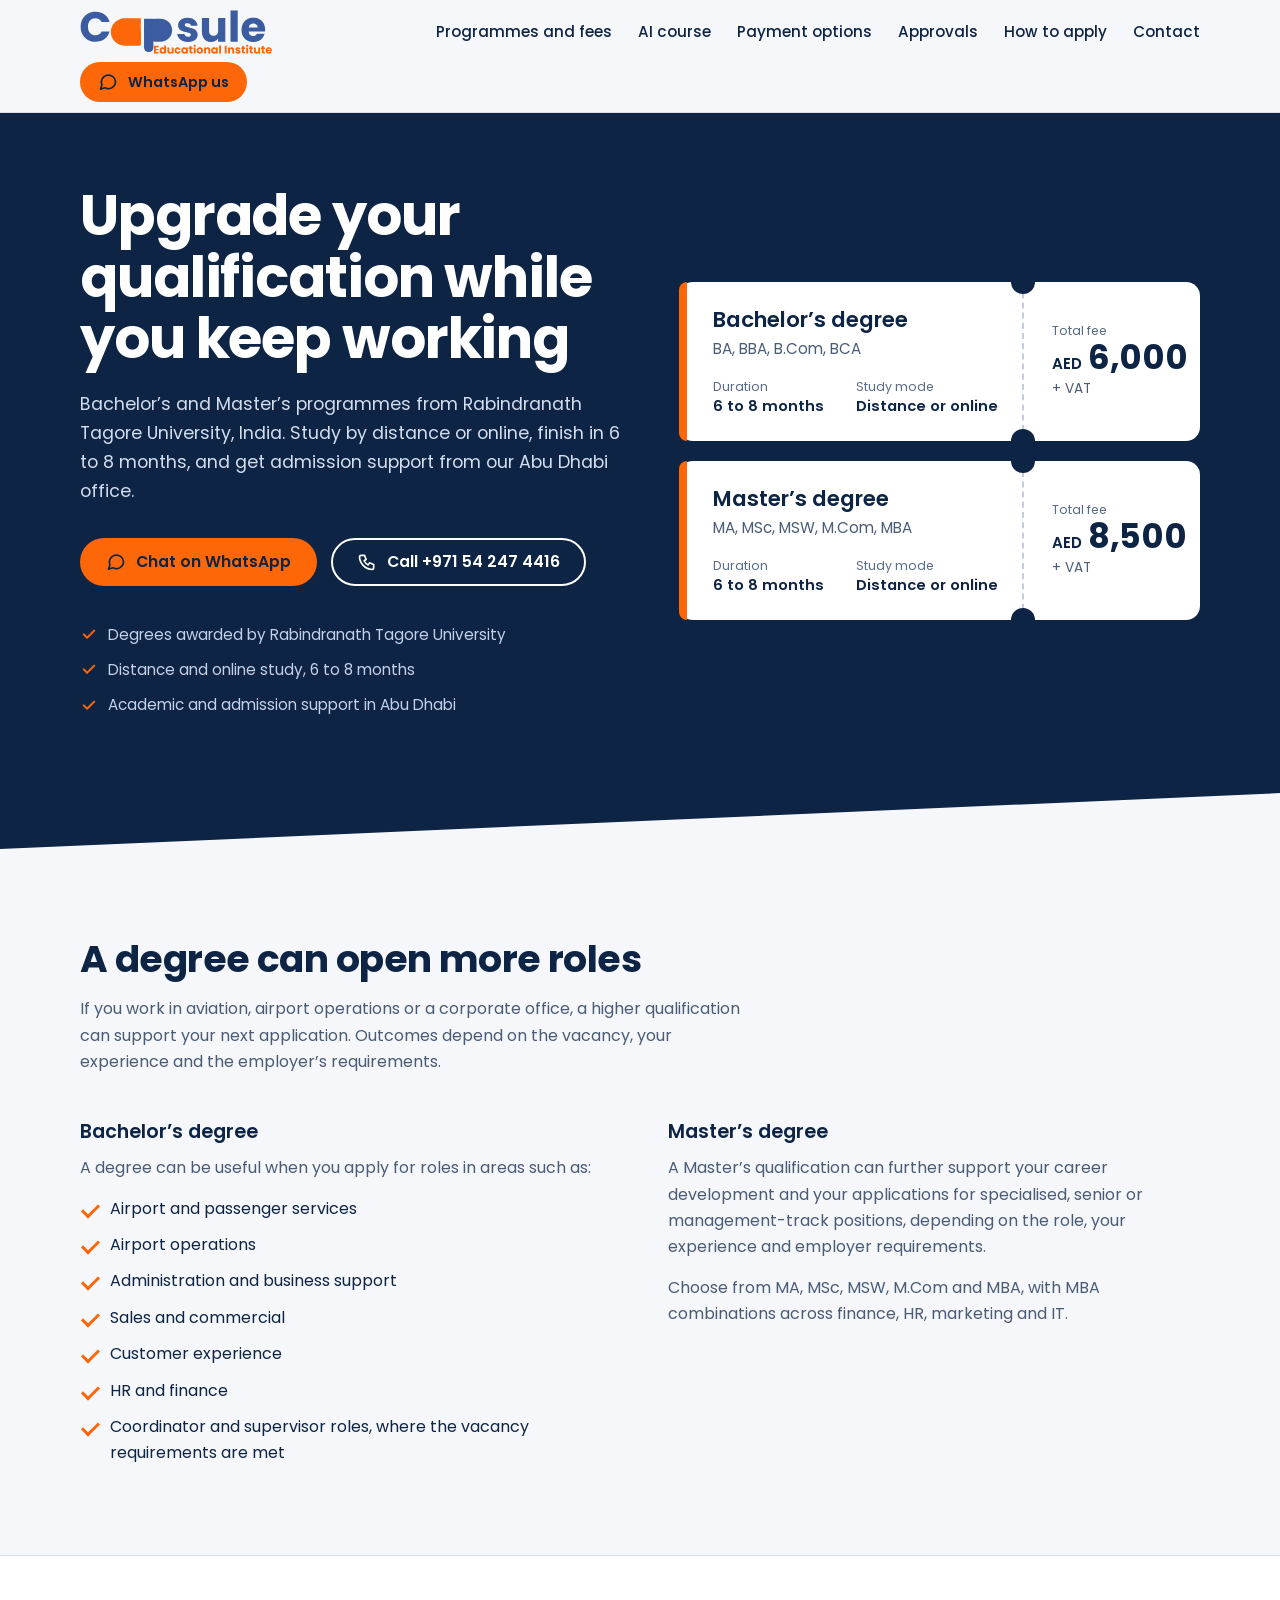
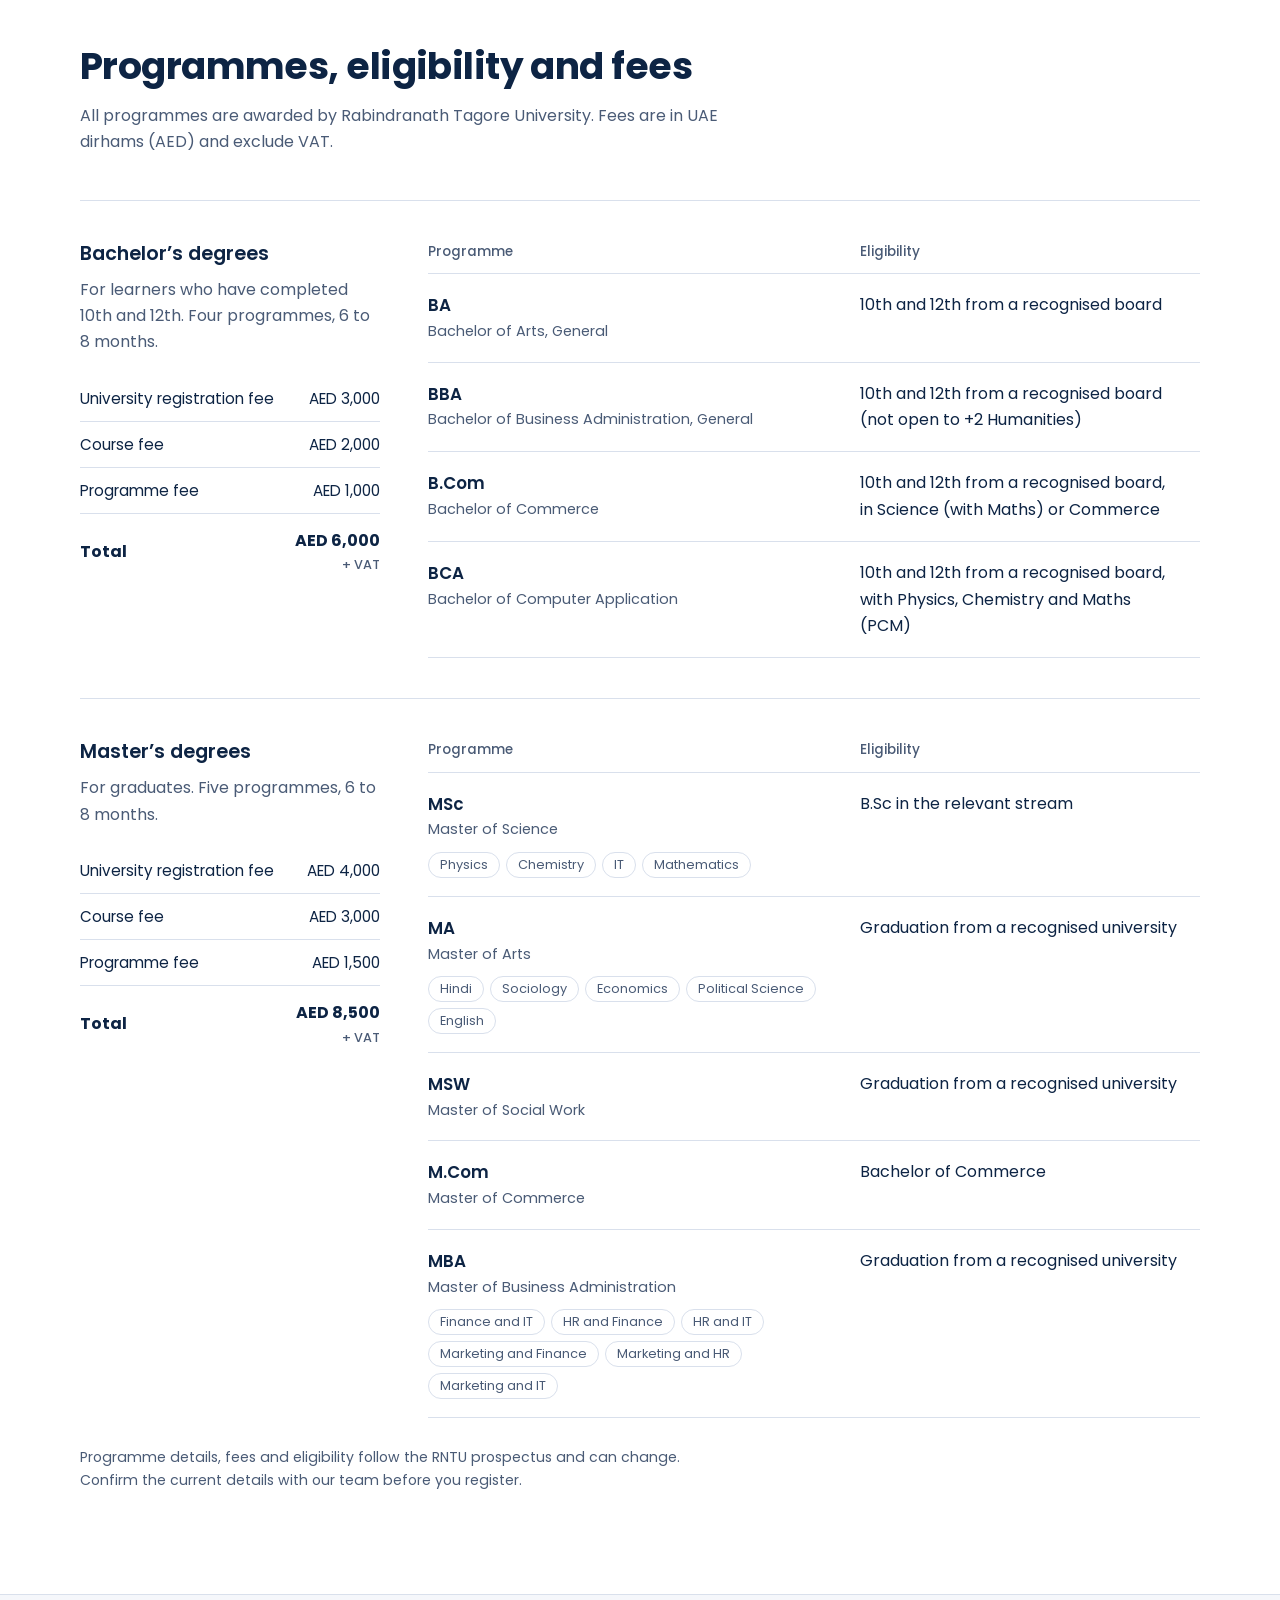
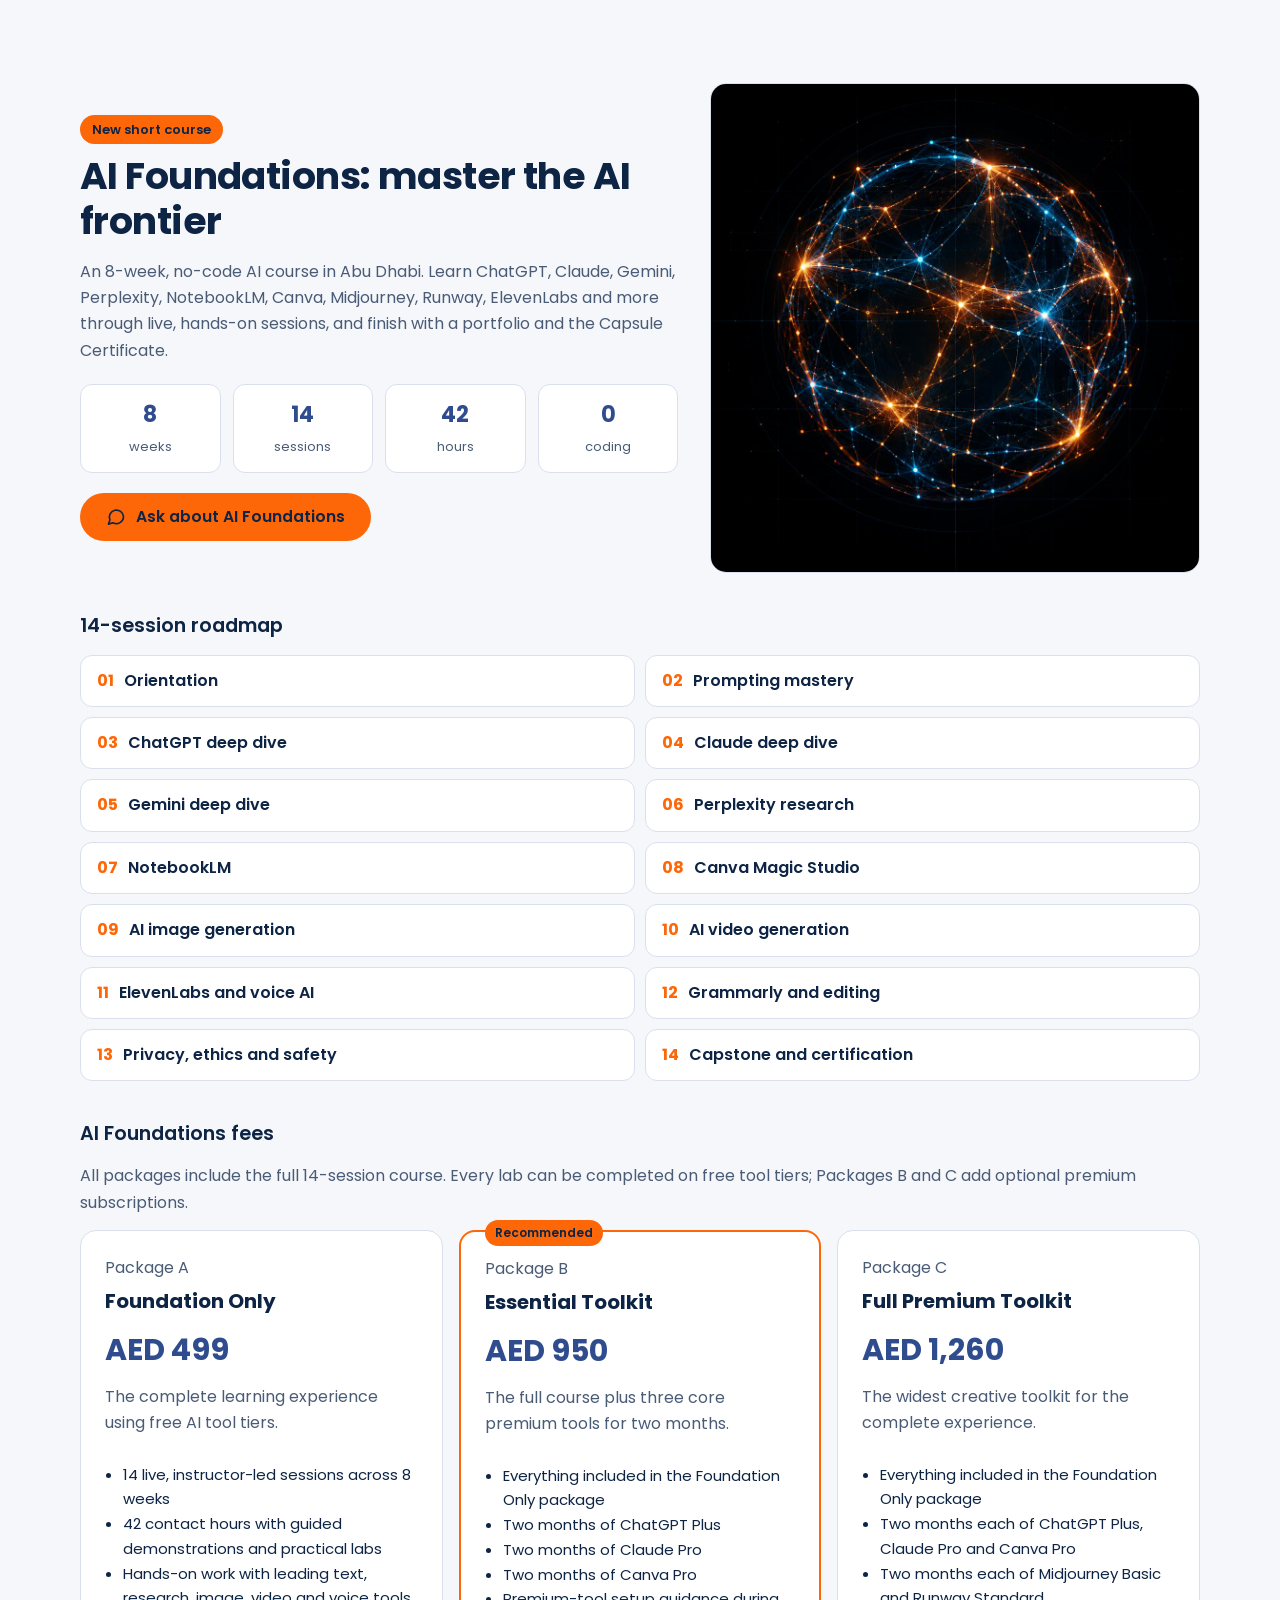
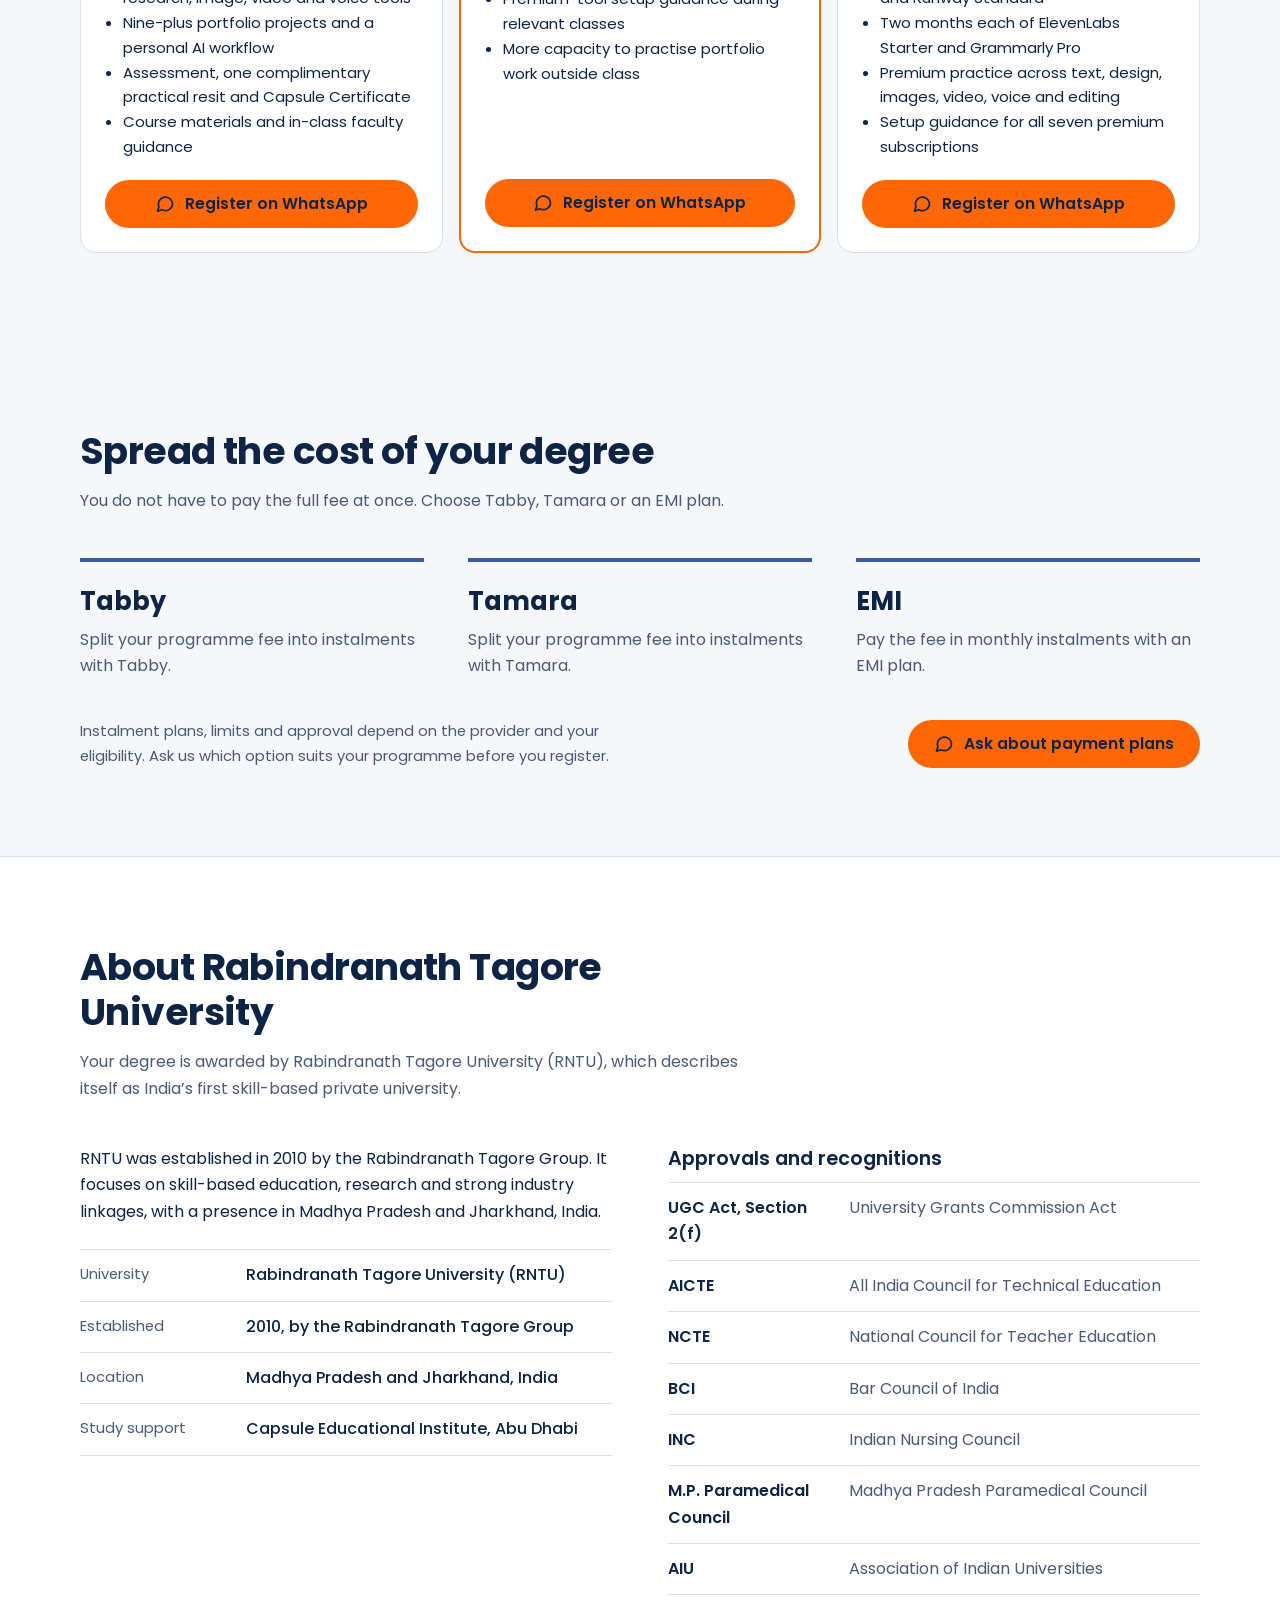
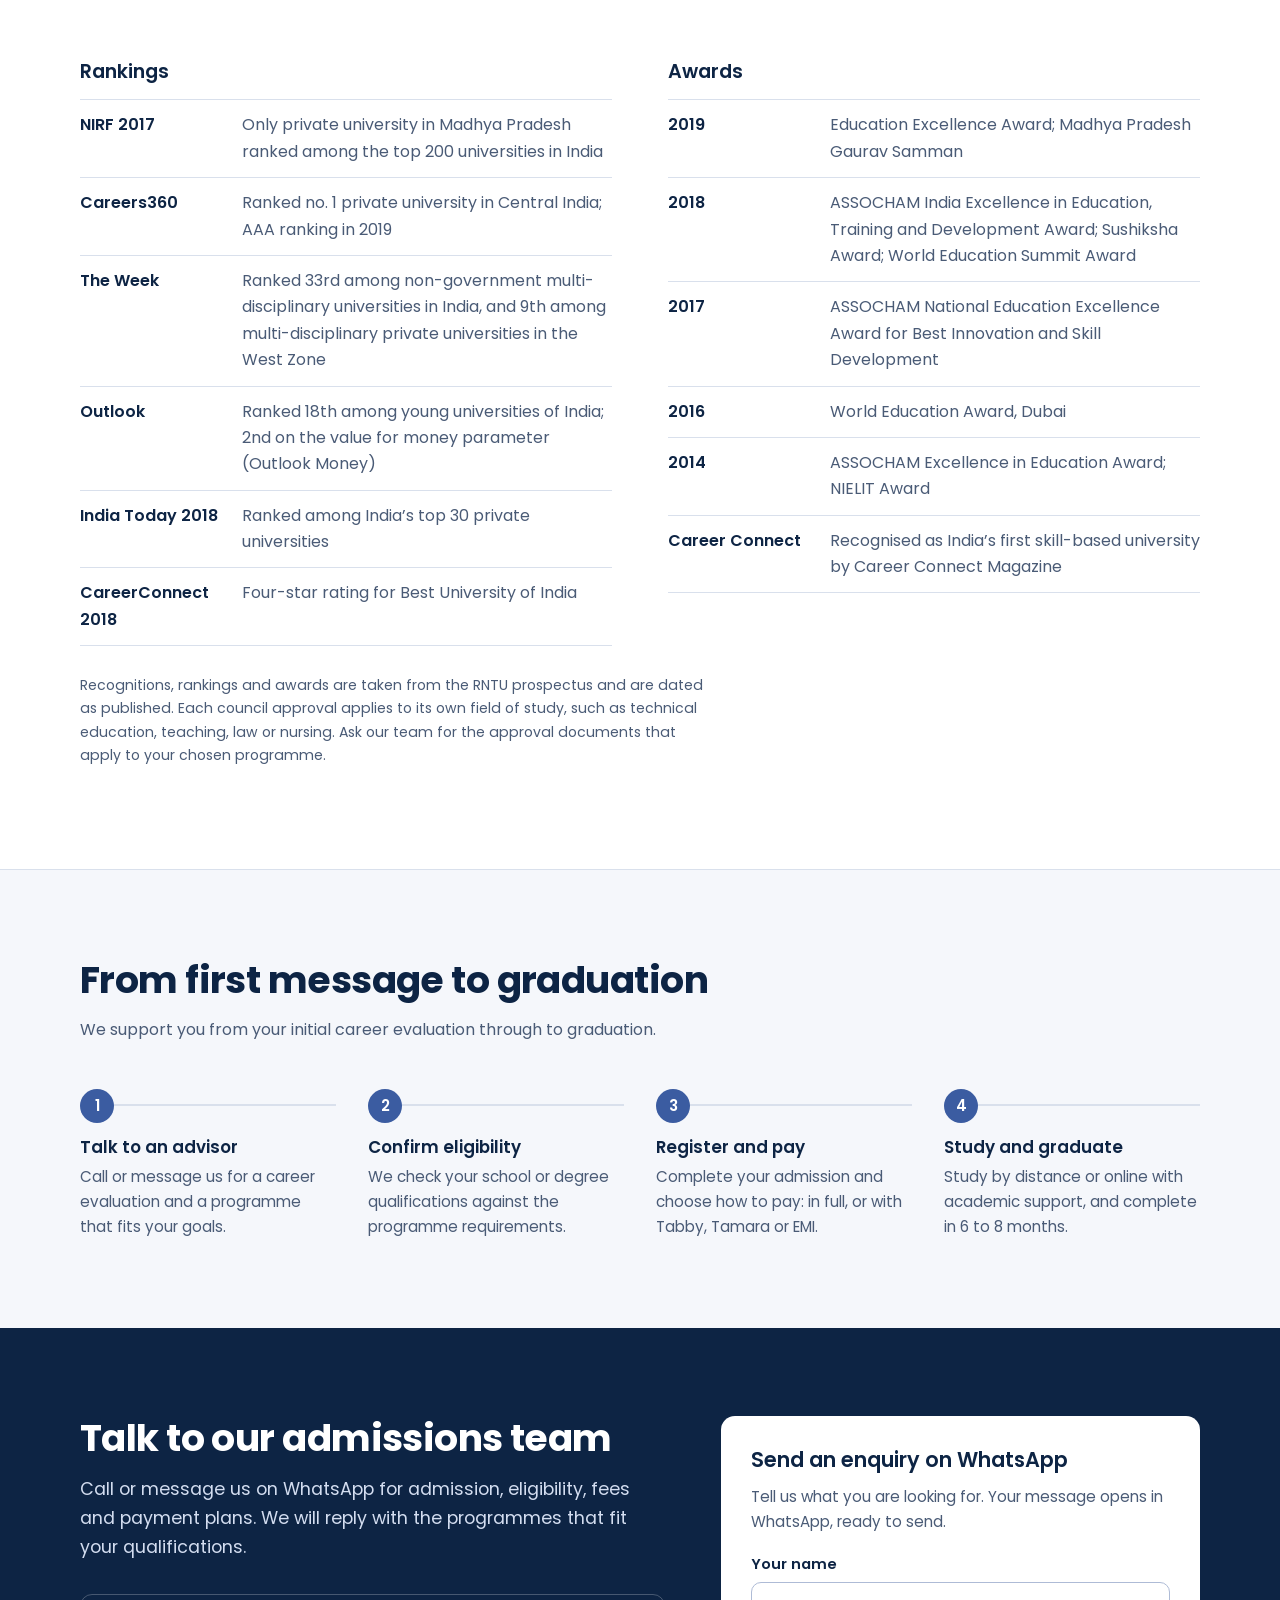
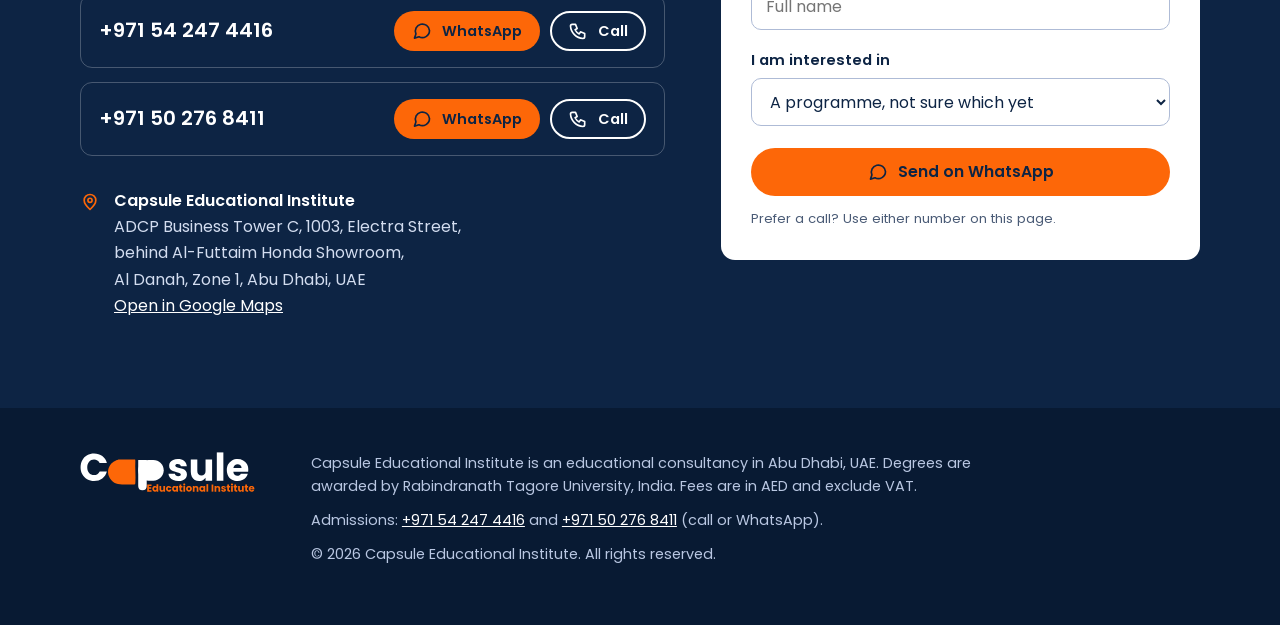
==== commit c9a55246: "Add AI Foundations course section" ====
--- a/index.html
+++ b/index.html
@@ -1,206 +1,723 @@
-<!DOCTYPE html>
+<!doctype html>
 <html lang="en">
 <head>
 <meta charset="utf-8">
 <meta name="viewport" content="width=device-width, initial-scale=1">
-<title>Capsule Educational Institute — Recognized degrees from Abu Dhabi</title>
-<meta name="description" content="Capsule Educational Institute in Abu Dhabi helps students enroll in recognized UG and PG programs from Rabindranath Tagore University, with free counseling and flexible payment options.">
-<meta name="theme-color" content="#0A2A5E">
-<meta property="og:type" content="website">
-<meta property="og:title" content="Capsule Educational Institute — Recognized degrees from Abu Dhabi">
-<meta property="og:description" content="Capsule Educational Institute in Abu Dhabi helps students enroll in recognized UG and PG programs from Rabindranath Tagore University, with free counseling and flexible payment options.">
-<meta property="og:site_name" content="Capsule Educational Institute">
-<meta name="twitter:card" content="summary">
-<link rel="icon" href="favicon.svg" type="image/svg+xml">
+<title>Capsule Educational Institute | Bachelor's and Master's programmes in Abu Dhabi</title>
+<meta name="description" content="Upgrade your qualification with Bachelor's and Master's programmes from Rabindranath Tagore University, India. Distance and online study with admission support in Abu Dhabi. Call or WhatsApp +971 54 247 4416.">
 <link rel="preconnect" href="https://fonts.googleapis.com">
 <link rel="preconnect" href="https://fonts.gstatic.com" crossorigin>
-<link href="https://fonts.googleapis.com/css2?family=Fraunces:opsz,wght@9..144,500;9..144,600;9..144,700&family=Manrope:wght@500;600;700;800&display=swap" rel="stylesheet">
-<link rel="stylesheet" href="style.css">
-<script type="application/ld+json">
-{
-  "@context": "https://schema.org",
-  "@type": "EducationalOrganization",
-  "name": "Capsule Educational Institute",
-  "description": "Education consultancy in Abu Dhabi helping students enroll in recognized university degree programs.",
-  "telephone": "+971502768411",
-  "address": {
-    "@type": "PostalAddress",
-    "streetAddress": "ADCP Business Tower C – 1003, Electra Street, behind Al-Futtaim Honda Showroom, Al Danah, Zone 1",
-    "addressLocality": "Abu Dhabi",
-    "addressCountry": "AE"
-  },
-  "hasMap": "https://maps.app.goo.gl/KMV5UAPXVrqcL8YZ7?g_st=ic"
+<link href="https://fonts.googleapis.com/css2?family=Poppins:wght@400;500;600;700&display=swap" rel="stylesheet">
+<style>
+:root{
+  --bg:#F5F7FB; --surface:#FFFFFF; --ink:#0D2444; --muted:#4A5B76; --line:#D9E0EC;
+  --blue:#3B5CA1; --blue-text:#2F4C8F; --orange:#FD6708; --orange-hover:#FF8433;
+  --hero:#0D2444; --footer:#081A33; --logo-blue:#3B5CA1; --focus:#2F4C8F;
+  --font:'Poppins',system-ui,-apple-system,'Segoe UI',Roboto,Arial,sans-serif;
 }
-</script>
+@media (prefers-color-scheme:dark){
+  :root:not([data-theme="light"]){
+    --bg:#08152B; --surface:#0E2040; --ink:#EAF0FA; --muted:#A9B8D1; --line:#23375C;
+    --blue:#4A6DB8; --blue-text:#9DB6E8; --hero:#0B1D3A; --footer:#061224; --logo-blue:#FFFFFF; --focus:#9DB6E8;
+  }
+}
+:root[data-theme="dark"]{
+  --bg:#08152B; --surface:#0E2040; --ink:#EAF0FA; --muted:#A9B8D1; --line:#23375C;
+  --blue:#4A6DB8; --blue-text:#9DB6E8; --hero:#0B1D3A; --footer:#061224; --logo-blue:#FFFFFF; --focus:#9DB6E8;
+}
+
+*{box-sizing:border-box}
+html{scroll-behavior:smooth;-webkit-text-size-adjust:100%}
+@media (min-width:861px){html{scroll-padding-top:88px}}
+@media (prefers-reduced-motion:reduce){html{scroll-behavior:auto}}
+body{margin:0;background:var(--bg);color:var(--ink);font-family:var(--font);font-size:16px;line-height:1.65;-webkit-font-smoothing:antialiased}
+svg,img{max-width:100%}
+a{color:var(--blue-text)}
+:focus-visible{outline:3px solid var(--focus);outline-offset:3px;border-radius:4px}
+.wrap{width:min(1120px,100% - 40px);margin-inline:auto}
+.sr{position:absolute;width:1px;height:1px;overflow:hidden;clip:rect(0 0 0 0);white-space:nowrap}
+.skip{position:absolute;left:12px;top:-60px;background:var(--orange);color:#0D2444;padding:10px 16px;border-radius:8px;font-weight:600;z-index:100}
+.skip:focus{top:12px}
+.ico{width:20px;height:20px;flex:none;fill:none;stroke:currentColor;stroke-width:2;stroke-linecap:round;stroke-linejoin:round}
+
+/* header */
+.site-header{background:var(--bg);border-bottom:1px solid var(--line)}
+.site-header .wrap{display:flex;flex-wrap:wrap;align-items:center;justify-content:space-between;gap:8px 24px;min-height:72px;padding-block:10px}
+.brand{display:block;color:var(--logo-blue);line-height:0}
+.brand svg{height:44px;width:auto;display:block}
+.main-nav{min-width:0}
+.nav{display:flex;gap:26px;list-style:none;margin:0;padding:0;overflow-x:auto}
+.nav a{color:var(--ink);text-decoration:none;font-weight:500;font-size:.95rem;white-space:nowrap;padding:6px 0;display:inline-block}
+.nav a:hover{color:var(--blue-text);text-decoration:underline;text-underline-offset:6px}
+.header-cta.btn{display:none}
+@media (min-width:861px){
+  .site-header{position:sticky;top:0;z-index:50}
+  .header-cta.btn{display:inline-flex}
+}
+@media (max-width:860px){
+  .site-header .wrap{padding-block:12px}
+  .main-nav{order:3;width:100%;border-top:1px solid var(--line);padding-top:6px}
+  .nav{gap:22px}
+}
+
+/* buttons */
+.btn{display:inline-flex;align-items:center;justify-content:center;gap:10px;min-height:48px;padding:0 24px;border-radius:999px;font:600 .98rem/1 var(--font);text-decoration:none;border:2px solid transparent;cursor:pointer;transition:background-color .15s,color .15s,border-color .15s}
+.btn-primary{background:var(--orange);color:#0D2444}
+.btn-primary:hover{background:var(--orange-hover)}
+.btn-ghost{border-color:currentColor;color:var(--ink)}
+.btn-ghost:hover{background:rgba(127,150,190,.16)}
+.btn-ink{background:var(--ink);color:var(--bg)}
+.btn-sm{min-height:40px;padding:0 16px;font-size:.9rem}
+.on-navy .btn-ghost{color:#fff}
+.on-navy .btn-ghost:hover{background:rgba(255,255,255,.12)}
+
+/* hero */
+.hero{background:var(--hero);color:#fff;padding:72px 0 132px;clip-path:polygon(0 0,100% 0,100% calc(100% - 56px),0 100%)}
+.hero .wrap{display:grid;grid-template-columns:1.05fr .95fr;gap:56px;align-items:center}
+.hero h1{font-size:clamp(2.1rem,4.6vw,3.5rem);line-height:1.1;letter-spacing:-.02em;font-weight:700;margin:0 0 20px}
+.lead{font-size:1.1rem;color:#D3DDF0;max-width:52ch;margin:0 0 32px}
+.cta-row{display:flex;flex-wrap:wrap;gap:14px}
+.hero-facts{list-style:none;padding:0;margin:36px 0 0;display:grid;gap:10px;color:#C4D1EA;font-size:.95rem}
+.hero-facts li{display:flex;gap:10px;align-items:center}
+.hero-facts .ico{color:var(--orange);width:18px;height:18px;stroke-width:2.6}
+
+.tickets{display:grid;gap:20px}
+.ticket{position:relative;display:grid;grid-template-columns:1fr auto;background:#fff;color:#0D2444;border-radius:14px}
+.ticket::before{content:"";position:absolute;inset:0 auto 0 0;width:8px;background:var(--orange);border-radius:14px 0 0 14px}
+.ticket-main{padding:24px 24px 24px 34px}
+.ticket-title{margin:0;font-size:1.35rem;font-weight:600;line-height:1.3}
+.ticket-sub{margin:2px 0 18px;color:#4A5B76;font-size:.95rem}
+.ticket-meta{display:grid;grid-template-columns:repeat(2,auto);gap:14px 32px;margin:0;justify-content:start}
+.ticket-meta dt{font-size:.78rem;color:#5A6B88;line-height:1.3}
+.ticket-meta dd{margin:2px 0 0;font-weight:600;font-size:.92rem;line-height:1.35;white-space:nowrap}
+.ticket-stub{position:relative;border-left:2px dashed #C3CDE2;padding:24px 28px;min-width:178px;display:flex;flex-direction:column;justify-content:center}
+.ticket-stub::before,.ticket-stub::after{content:"";position:absolute;left:-13px;width:24px;height:24px;border-radius:50%;background:var(--hero)}
+.ticket-stub::before{top:-12px}
+.ticket-stub::after{bottom:-12px}
+.stub-label{font-size:.78rem;color:#5A6B88;line-height:1.3}
+.stub-price{font-size:2.1rem;font-weight:700;line-height:1.15;letter-spacing:-.01em;font-variant-numeric:tabular-nums}
+.stub-price small{font-size:.95rem;font-weight:600;margin-right:6px;letter-spacing:0}
+.stub-vat{font-size:.85rem;color:#4A5B76}
+
+/* sections */
+.section{padding:88px 0}
+.band{background:var(--surface);border-block:1px solid var(--line)}
+.section-head{max-width:66ch;margin-bottom:44px}
+h2{font-size:clamp(1.7rem,3.2vw,2.35rem);line-height:1.2;letter-spacing:-.015em;font-weight:700;margin:0 0 14px}
+h3{font-size:1.2rem;line-height:1.35;font-weight:600;margin:0 0 10px}
+.section-head p{margin:0;color:var(--muted)}
+p{margin:0 0 14px}
+.muted{color:var(--muted)}
+.two{display:grid;grid-template-columns:1fr 1fr;gap:56px}
+.checks{list-style:none;padding:0;margin:14px 0 0;display:grid;gap:10px}
+.checks li{position:relative;padding-left:30px}
+.checks li::before{content:"";position:absolute;left:2px;top:.5em;width:14px;height:7px;border-left:3px solid var(--orange);border-bottom:3px solid var(--orange);transform:rotate(-45deg)}
+.fineprint{font-size:.88rem;color:var(--muted);max-width:70ch;margin-top:28px}
+
+/* programmes */
+.level{display:grid;grid-template-columns:300px 1fr;gap:48px;padding:40px 0;border-top:1px solid var(--line)}
+.level:first-of-type{padding-top:8px;border-top:0}
+.level:last-of-type{padding-bottom:0}
+.fees{width:100%;border-collapse:collapse;margin-top:20px}
+.fees th,.fees td{padding:10px 0;border-bottom:1px solid var(--line);text-align:left;font-weight:400;font-size:.95rem}
+.fees td{text-align:right;font-variant-numeric:tabular-nums;white-space:nowrap}
+.fees .total th,.fees .total td{font-weight:700;border-bottom:0;padding-top:14px;font-size:1rem}
+.fees .total td small{display:block;font-weight:500;font-size:.8rem;color:var(--muted)}
+.progs{width:100%;border-collapse:collapse}
+.progs th,.progs td{text-align:left;vertical-align:top;padding:18px 18px 18px 0;border-top:1px solid var(--line)}
+.progs thead th{font-size:.85rem;color:var(--muted);font-weight:500;padding-top:0;padding-bottom:10px;border-top:0}
+.progs tbody th{font-weight:600;font-size:1.05rem;width:56%}
+.progs tbody th span{display:block;font-weight:400;color:var(--muted);font-size:.9rem}
+.progs tbody tr:last-child > *{border-bottom:1px solid var(--line)}
+.chips{list-style:none;margin:10px 0 0;padding:0;display:flex;flex-wrap:wrap;gap:6px}
+.chips li{border:1px solid var(--line);border-radius:999px;padding:1px 11px;font-size:.8rem;font-weight:400;color:var(--muted);line-height:1.7}
+
+/* payment */
+.pay{display:grid;grid-template-columns:repeat(3,1fr);gap:0 44px;list-style:none;margin:0;padding:0}
+.pay li{border-top:4px solid var(--blue);padding-top:22px}
+.pay h3{font-size:1.6rem;font-weight:700;margin-bottom:8px}
+.pay p{color:var(--muted);margin:0}
+.pay-foot{display:flex;flex-wrap:wrap;gap:20px 32px;align-items:center;justify-content:space-between;margin-top:40px}
+.pay-foot p{margin:0;max-width:64ch;color:var(--muted);font-size:.92rem}
+
+/* approvals */
+.facts{margin:24px 0 0;display:grid;gap:0}
+.facts div{display:grid;grid-template-columns:150px 1fr;gap:16px;padding:12px 0;border-top:1px solid var(--line)}
+.facts div:last-child{border-bottom:1px solid var(--line)}
+.facts dt{color:var(--muted);font-size:.92rem}
+.facts dd{margin:0;font-weight:500}
+.recs{width:100%;border-collapse:collapse;margin-top:6px}
+.recs th,.recs td{text-align:left;vertical-align:top;padding:12px 16px 12px 0;border-top:1px solid var(--line)}
+.recs tr:last-child > *{border-bottom:1px solid var(--line)}
+.recs th{width:34%;font-weight:600}
+.recs td{color:var(--muted)}
+.honours{margin-top:64px}
+.honours h3{margin-bottom:6px}
+.log{margin:14px 0 0}
+.log div{display:grid;grid-template-columns:146px 1fr;gap:16px;padding:12px 0;border-top:1px solid var(--line)}
+.log div:last-child{border-bottom:1px solid var(--line)}
+.log dt{font-weight:600}
+.log dd{margin:0;color:var(--muted)}
+
+/* steps */
+.steps{display:grid;grid-template-columns:repeat(4,1fr);gap:32px;list-style:none;counter-reset:s;padding:16px 0 0;margin:0}
+.steps li{counter-increment:s;position:relative;border-top:2px solid var(--line);padding-top:30px}
+.steps li::before{content:counter(s);position:absolute;top:-17px;left:0;width:34px;height:34px;border-radius:50%;background:var(--blue);color:#fff;display:grid;place-items:center;font-weight:600;font-size:.95rem}
+.steps h3{font-size:1.05rem;margin-bottom:6px}
+.steps p{margin:0;color:var(--muted);font-size:.95rem}
+
+/* contact */
+.contact{background:var(--hero);color:#fff;padding:88px 0}
+.contact .grid{display:grid;grid-template-columns:1.1fr .9fr;gap:56px;align-items:start}
+.contact h2{color:#fff}
+.contact .lead{margin-bottom:0}
+.numbers{list-style:none;padding:0;margin:32px 0 0;display:grid;gap:14px}
+.numbers li{display:flex;flex-wrap:wrap;align-items:center;justify-content:space-between;gap:12px 16px;padding:16px 18px;border:1px solid rgba(255,255,255,.24);border-radius:12px}
+.num{font-size:1.25rem;font-weight:600;font-variant-numeric:tabular-nums}
+.num-actions{display:flex;gap:10px;flex-wrap:wrap}
+.address{display:flex;gap:14px;margin-top:32px;font-style:normal;color:#D3DDF0}
+.address .ico{margin-top:4px;color:var(--orange)}
+.address strong{color:#fff;font-weight:600}
+.address a{color:#fff}
+.panel{background:#fff;color:#0D2444;border-radius:14px;padding:30px}
+.panel h3{font-size:1.3rem}
+.panel p{color:#4A5B76;font-size:.95rem}
+.field{margin-top:18px}
+.field label{display:block;font-weight:600;font-size:.92rem;margin-bottom:6px}
+.field input,.field select{width:100%;min-height:48px;padding:0 14px;border:1.5px solid #AEBBD6;border-radius:10px;font:400 1rem var(--font);color:#0D2444;background:#fff}
+.field input:focus-visible,.field select:focus-visible{outline:3px solid #2F4C8F;outline-offset:2px;border-color:#2F4C8F}
+.panel .btn{width:100%;margin-top:22px}
+.panel .note{margin:12px 0 0;font-size:.82rem}
+
+/* footer */
+.site-footer{background:var(--footer);color:#B9C7E2;padding:44px 0 48px;font-size:.9rem}
+.site-footer .wrap{display:grid;grid-template-columns:auto 1fr;gap:28px 56px;align-items:start}
+.site-footer .brand{color:#fff}
+.site-footer p{margin:0 0 10px;max-width:74ch}
+.site-footer a{color:#fff}
+
+/* quick contact bar (mobile) */
+.quickbar{display:none}
+@media (max-width:860px){
+  body{padding-bottom:78px}
+  .quickbar{display:grid;grid-template-columns:1fr 1fr;gap:10px;position:fixed;left:0;right:0;bottom:0;z-index:60;background:var(--surface);border-top:1px solid var(--line);padding:10px 16px calc(10px + env(safe-area-inset-bottom))}
+}
+
+/* responsive */
+@media (max-width:980px){
+  .hero .wrap,.two,.contact .grid,.level,.site-footer .wrap{grid-template-columns:1fr}
+  .hero .wrap{gap:44px}
+  .two{gap:40px}
+  .level{gap:8px}
+  .level .progs{margin-top:28px}
+  .honours .two{gap:44px}
+  .steps{grid-template-columns:1fr 1fr;gap:40px 32px}
+  .pay{grid-template-columns:1fr;gap:32px}
+}
+@media (max-width:700px){
+  .section{padding:64px 0}
+  .contact{padding:64px 0}
+  .hero{padding:48px 0 104px;clip-path:polygon(0 0,100% 0,100% calc(100% - 36px),0 100%)}
+  .ticket{grid-template-columns:1fr}
+  .ticket::before{inset:0 0 auto 0;width:auto;height:8px;border-radius:14px 14px 0 0}
+  .ticket-main{padding:28px 22px 22px}
+  .ticket-meta{grid-template-columns:1fr 1fr;gap:12px 20px}
+  .ticket-meta dd{white-space:normal}
+  .ticket-stub{border-left:0;border-top:2px dashed #C3CDE2;min-width:0;padding:20px 22px;flex-direction:row;flex-wrap:wrap;align-items:baseline;justify-content:space-between;gap:2px 12px}
+  .ticket-stub::before{left:-12px;top:-13px}
+  .ticket-stub::after{left:auto;right:-12px;top:-13px;bottom:auto}
+  .stub-label{flex-basis:100%}
+  .steps{grid-template-columns:1fr}
+  .facts div,.log div{grid-template-columns:1fr;gap:2px}
+  .progs thead{position:absolute;width:1px;height:1px;overflow:hidden;clip:rect(0 0 0 0)}
+  .progs,.progs tbody,.progs tr,.progs th,.progs td{display:block;width:auto}
+  .progs tr{padding:18px 0;border-top:1px solid var(--line)}
+  .progs th,.progs td,.progs tbody th{border:0;padding:0;width:auto}
+  .progs td{margin-top:10px}
+  .progs td::before{content:attr(data-label);display:block;font-size:.8rem;color:var(--muted)}
+  .progs tbody tr:last-child{border-bottom:1px solid var(--line)}
+  .progs tbody tr:last-child > *{border-bottom:0}
+  .recs th{width:42%}
+  .panel{padding:24px}
+}
+
+/* AI Foundations */
+.ai-hero{display:grid;gap:32px;align-items:center;grid-template-columns:1.1fr .9fr}
+.ai-hero img{width:100%;height:auto;border-radius:16px;border:1px solid var(--line);display:block}
+.ai-tag{display:inline-block;background:var(--orange);color:#0D2444;font-weight:600;font-size:13px;padding:4px 12px;border-radius:999px;margin-bottom:10px}
+.ai-stats{display:grid;grid-template-columns:repeat(4,1fr);gap:12px;margin:20px 0}
+.ai-stats div{background:var(--surface);border:1px solid var(--line);border-radius:12px;padding:12px;text-align:center}
+.ai-stats b{display:block;font-size:22px;color:var(--blue-text)}
+.ai-stats span{font-size:13px;color:var(--muted)}
+.ai-sub{margin:40px 0 16px}
+.ai-sessions{display:grid;grid-template-columns:repeat(2,1fr);gap:10px}
+.ai-sessions details{background:var(--surface);border:1px solid var(--line);border-radius:12px;padding:12px 16px}
+.ai-sessions summary{cursor:pointer;font-weight:600;list-style:none}
+.ai-sessions summary::-webkit-details-marker{display:none}
+.ai-sessions summary b{color:var(--orange);margin-right:10px}
+.ai-sessions p{margin:8px 0 0;color:var(--muted);font-size:15px}
+.ai-packs{display:grid;grid-template-columns:repeat(3,1fr);gap:16px}
+.ai-pack{background:var(--surface);border:1px solid var(--line);border-radius:16px;padding:24px;display:flex;flex-direction:column;position:relative}
+.ai-pack.rec{border:2px solid var(--orange)}
+.ai-rec{position:absolute;top:-12px;left:24px;background:var(--orange);color:#0D2444;font-size:12px;font-weight:600;padding:3px 10px;border-radius:999px}
+.ai-pack h4{margin:4px 0 0;font-size:20px}
+.ai-pack .ai-price{font-size:30px;font-weight:700;color:var(--blue-text);margin:8px 0}
+.ai-pack ul{padding-left:18px;margin:12px 0 20px;font-size:15px;flex:1}
+.ai-pack .btn{justify-content:center}
+@media (max-width:860px){.ai-hero,.ai-packs,.ai-sessions{grid-template-columns:1fr}.ai-stats{grid-template-columns:repeat(2,1fr)}}
+</style>
 </head>
 <body>
+
+<svg width="0" height="0" style="position:absolute" aria-hidden="true" focusable="false">
+  <defs>
+    <symbol id="capsule-logo" viewBox="75 345 446 102"><path fill="currentColor" d="M 110.96 348.96 C 119.10 348.96 126.08 351.12 131.87 355.41 C 137.67 359.71 141.55 365.58 143.50 373.01 L 125.13 373.01 C 123.76 370.14 121.83 367.96 119.32 366.46 C 116.81 364.96 113.96 364.21 110.76 364.21 C 105.62 364.21 101.45 366.00 98.26 369.58 C 95.07 373.17 93.47 377.96 93.47 383.95 C 93.47 389.94 95.07 394.73 98.26 398.32 C 101.45 401.90 105.62 403.69 110.76 403.69 C 113.96 403.69 116.81 402.94 119.32 401.44 C 121.83 399.94 123.76 397.76 125.13 394.90 L 143.50 394.90 C 141.55 402.32 137.67 408.17 131.87 412.44 C 126.08 416.71 119.10 418.84 110.96 418.84 C 104.32 418.84 98.37 417.36 93.13 414.39 C 87.88 411.43 83.79 407.31 80.86 402.03 C 77.93 396.75 76.46 390.73 76.46 383.95 C 76.46 377.17 77.93 371.13 80.86 365.82 C 83.79 360.51 87.88 356.38 93.13 353.41 C 98.37 350.45 104.32 348.96 110.96 348.96"/><path fill="currentColor" d="M 249.96 365.33 L 262.01 365.33 C 276.66 365.33 288.52 377.20 288.52 391.84 C 288.52 406.48 276.66 418.35 262.01 418.35 L 249.96 418.35 C 235.32 418.35 223.45 406.48 223.45 391.84 C 223.45 377.20 235.32 365.33 249.96 365.33"/><path fill="currentColor" d="M 223.45 365.33 L 245.14 365.33 L 245.14 431.60 C 245.14 438.83 241.53 442.45 234.30 442.45 C 227.07 442.45 223.45 438.83 223.45 431.60 Z M 223.45 365.33"/><path fill="currentColor" d="M 300.57 400.47 L 317.08 400.47 C 317.28 402.35 318.16 403.89 319.72 405.06 C 321.28 406.23 323.21 406.82 325.49 406.82 C 327.57 406.82 329.18 406.41 330.32 405.60 C 331.46 404.78 332.03 403.72 332.03 402.42 C 332.03 400.86 331.22 399.70 329.59 398.95 C 327.96 398.20 325.32 397.37 321.67 396.46 C 317.77 395.55 314.51 394.58 311.90 393.58 C 309.30 392.57 307.05 390.97 305.16 388.79 C 303.27 386.60 302.33 383.66 302.33 379.94 C 302.33 376.82 303.19 373.97 304.92 371.39 C 306.64 368.82 309.18 366.78 312.54 365.28 C 315.89 363.79 319.89 363.04 324.51 363.04 C 331.35 363.04 336.74 364.73 340.68 368.12 C 344.62 371.51 346.89 376.00 347.48 381.60 L 332.03 381.60 C 331.77 379.72 330.94 378.22 329.54 377.11 C 328.14 376.00 326.30 375.45 324.02 375.45 C 322.07 375.45 320.57 375.82 319.53 376.57 C 318.48 377.32 317.96 378.35 317.96 379.65 C 317.96 381.21 318.79 382.39 320.45 383.17 C 322.12 383.95 324.71 384.73 328.22 385.51 C 332.26 386.56 335.55 387.58 338.09 388.59 C 340.64 389.60 342.87 391.23 344.79 393.48 C 346.71 395.73 347.70 398.74 347.77 402.52 C 347.77 405.71 346.87 408.56 345.08 411.07 C 343.29 413.58 340.72 415.55 337.36 416.98 C 334.01 418.42 330.11 419.13 325.68 419.13 C 320.92 419.13 316.69 418.32 312.98 416.69 C 309.26 415.06 306.33 412.83 304.18 410 C 302.03 407.16 300.83 403.98 300.57 400.47"/><path fill="currentColor" d="M 411.88 363.82 L 411.88 418.35 L 395.17 418.35 L 395.17 410.92 C 393.47 413.33 391.17 415.27 388.28 416.74 C 385.38 418.20 382.17 418.94 378.65 418.94 C 374.48 418.94 370.80 418.01 367.60 416.15 C 364.41 414.30 361.94 411.61 360.18 408.09 C 358.42 404.57 357.54 400.43 357.54 395.68 L 357.54 363.82 L 374.16 363.82 L 374.16 393.43 C 374.16 397.08 375.10 399.91 376.99 401.93 C 378.88 403.95 381.42 404.96 384.61 404.96 C 387.87 404.96 390.44 403.95 392.33 401.93 C 394.22 399.91 395.17 397.08 395.17 393.43 L 395.17 363.82 Z M 411.88 363.82"/><path fill="currentColor" d="M 423.90 418.35 L 440.61 418.35 L 440.61 346.03 L 423.90 346.03 Z M 423.90 418.35"/><path fill="currentColor" d="M 503.83 395.09 L 466.01 395.09 C 466.28 398.48 467.37 401.07 469.29 402.86 C 471.21 404.65 473.57 405.55 476.37 405.55 C 480.55 405.55 483.44 403.79 485.07 400.27 L 502.86 400.27 C 501.95 403.85 500.30 407.08 497.92 409.94 C 495.55 412.81 492.57 415.06 488.98 416.69 C 485.40 418.32 481.39 419.13 476.96 419.13 C 471.62 419.13 466.86 417.99 462.69 415.71 C 458.52 413.43 455.27 410.17 452.92 405.94 C 450.58 401.71 449.40 396.75 449.40 391.08 C 449.40 385.42 450.56 380.46 452.87 376.23 C 455.19 372 458.42 368.74 462.60 366.46 C 466.76 364.18 471.55 363.04 476.96 363.04 C 482.24 363.04 486.93 364.14 491.03 366.36 C 495.14 368.58 498.35 371.74 500.66 375.84 C 502.97 379.94 504.13 384.73 504.13 390.21 C 504.13 391.77 504.03 393.40 503.83 395.09 M 487.03 385.81 C 487.03 382.94 486.05 380.66 484.10 378.97 C 482.14 377.27 479.70 376.42 476.76 376.42 C 473.96 376.42 471.60 377.24 469.68 378.87 C 467.76 380.50 466.57 382.81 466.11 385.81 Z M 487.03 385.81"/><path fill="#FD6708" d="M 250.78 431.51 L 250.78 435.17 L 256.68 435.17 L 256.68 438.57 L 250.78 438.57 L 250.78 442.54 L 257.45 442.54 L 257.45 446.07 L 246.38 446.07 L 246.38 427.99 L 257.45 427.99 L 257.45 431.51 Z M 250.78 431.51"/><path fill="#FD6708" d="M 265.77 431.49 C 266.71 431.49 267.57 431.69 268.35 432.08 C 269.14 432.48 269.75 433.01 270.20 433.68 L 270.20 427.01 L 274.60 427.01 L 274.60 446.07 L 270.20 446.07 L 270.20 444.01 C 269.78 444.69 269.20 445.24 268.43 445.65 C 267.67 446.07 266.78 446.27 265.77 446.27 C 264.58 446.27 263.51 445.97 262.55 445.36 C 261.59 444.75 260.83 443.88 260.27 442.76 C 259.71 441.63 259.43 440.33 259.43 438.85 C 259.43 437.38 259.71 436.08 260.27 434.97 C 260.83 433.85 261.59 432.99 262.55 432.39 C 263.51 431.79 264.58 431.49 265.77 431.49 M 267.05 435.33 C 266.18 435.33 265.44 435.64 264.83 436.27 C 264.22 436.89 263.91 437.76 263.91 438.85 C 263.91 439.96 264.22 440.82 264.83 441.47 C 265.44 442.11 266.18 442.43 267.05 442.43 C 267.93 442.43 268.67 442.12 269.28 441.48 C 269.89 440.85 270.20 439.98 270.20 438.88 C 270.20 437.78 269.89 436.92 269.28 436.28 C 268.67 435.64 267.93 435.33 267.05 435.33"/><path fill="#FD6708" d="M 291.98 431.69 L 291.98 446.07 L 287.58 446.07 L 287.58 444.11 C 287.13 444.74 286.53 445.25 285.76 445.64 C 285.00 446.03 284.16 446.22 283.23 446.22 C 282.13 446.22 281.16 445.98 280.32 445.49 C 279.48 445 278.82 444.29 278.36 443.36 C 277.90 442.43 277.66 441.34 277.66 440.09 L 277.66 431.69 L 282.04 431.69 L 282.04 439.50 C 282.04 440.46 282.29 441.21 282.79 441.74 C 283.29 442.27 283.96 442.54 284.80 442.54 C 285.66 442.54 286.33 442.27 286.83 441.74 C 287.33 441.21 287.58 440.46 287.58 439.50 L 287.58 431.69 Z M 291.98 431.69"/><path fill="#FD6708" d="M 301.48 431.49 C 303.29 431.49 304.79 431.96 306.00 432.91 C 307.21 433.85 308.01 435.18 308.39 436.90 L 303.70 436.90 C 303.30 435.80 302.54 435.25 301.41 435.25 C 300.60 435.25 299.96 435.56 299.48 436.19 C 299 436.82 298.75 437.71 298.75 438.88 C 298.75 440.05 299 440.94 299.48 441.57 C 299.96 442.20 300.60 442.51 301.41 442.51 C 302.54 442.51 303.30 441.96 303.70 440.86 L 308.39 440.86 C 308.01 442.55 307.21 443.87 305.99 444.83 C 304.77 445.79 303.27 446.27 301.48 446.27 C 300.08 446.27 298.83 445.97 297.74 445.37 C 296.65 444.77 295.80 443.91 295.19 442.80 C 294.58 441.68 294.28 440.37 294.28 438.88 C 294.28 437.39 294.58 436.08 295.19 434.97 C 295.80 433.85 296.65 432.99 297.74 432.39 C 298.83 431.79 300.08 431.49 301.48 431.49"/><path fill="#FD6708" d="M 316.19 431.49 C 317.20 431.49 318.09 431.69 318.85 432.11 C 319.62 432.52 320.21 433.06 320.62 433.73 L 320.62 431.69 L 325.02 431.69 L 325.02 446.07 L 320.62 446.07 L 320.62 444.03 C 320.19 444.70 319.59 445.24 318.83 445.65 C 318.06 446.07 317.17 446.27 316.16 446.27 C 315 446.27 313.93 445.97 312.97 445.36 C 312.01 444.75 311.25 443.88 310.69 442.76 C 310.13 441.63 309.85 440.33 309.85 438.85 C 309.85 437.38 310.13 436.08 310.69 434.97 C 311.25 433.85 312.01 432.99 312.97 432.39 C 313.93 431.79 315.00 431.49 316.19 431.49 M 317.48 435.33 C 316.60 435.33 315.86 435.64 315.25 436.27 C 314.64 436.89 314.33 437.76 314.33 438.85 C 314.33 439.96 314.64 440.82 315.25 441.47 C 315.86 442.11 316.60 442.43 317.48 442.43 C 318.35 442.43 319.09 442.12 319.70 441.48 C 320.31 440.85 320.62 439.98 320.62 438.88 C 320.62 437.78 320.31 436.92 319.70 436.28 C 319.09 435.64 318.35 435.33 317.48 435.33"/><path fill="#FD6708" d="M 336.22 442.33 L 336.22 446.07 L 333.98 446.07 C 332.39 446.07 331.14 445.67 330.25 444.89 C 329.35 444.11 328.91 442.84 328.91 441.07 L 328.91 435.35 L 327.16 435.35 L 327.16 431.70 L 328.91 431.70 L 328.91 428.19 L 333.31 428.19 L 333.31 431.70 L 336.20 431.70 L 336.20 435.35 L 333.31 435.35 L 333.31 441.12 C 333.31 441.55 333.42 441.86 333.62 442.05 C 333.83 442.24 334.17 442.33 334.65 442.33 Z M 336.22 442.33"/><path fill="#FD6708" d="M 338.26 427.83 C 338.26 427.15 338.50 426.58 338.99 426.12 C 339.48 425.67 340.11 425.44 340.88 425.44 C 341.64 425.44 342.26 425.67 342.75 426.12 C 343.24 426.58 343.48 427.15 343.48 427.83 C 343.48 428.50 343.24 429.07 342.75 429.52 C 342.26 429.98 341.64 430.20 340.88 430.20 C 340.11 430.20 339.48 429.98 338.99 429.52 C 338.50 429.07 338.26 428.50 338.26 427.83 M 343.07 446.07 L 338.67 446.07 L 338.67 431.70 L 343.07 431.70 Z M 343.07 446.07"/><path fill="#FD6708" d="M 345.39 438.88 C 345.39 437.41 345.71 436.10 346.37 434.98 C 347.02 433.85 347.91 432.99 349.05 432.39 C 350.18 431.79 351.45 431.49 352.86 431.49 C 354.26 431.49 355.53 431.79 356.67 432.39 C 357.80 432.99 358.69 433.85 359.35 434.98 C 360.00 436.10 360.33 437.41 360.33 438.88 C 360.33 440.36 360 441.66 359.33 442.78 C 358.67 443.91 357.77 444.77 356.63 445.37 C 355.49 445.97 354.21 446.27 352.81 446.27 C 351.40 446.27 350.13 445.97 349.01 445.37 C 347.88 444.77 347.00 443.91 346.35 442.80 C 345.71 441.68 345.39 440.37 345.39 438.88 M 355.84 438.88 C 355.84 437.73 355.56 436.85 354.98 436.23 C 354.41 435.61 353.70 435.30 352.86 435.30 C 352.00 435.30 351.29 435.60 350.72 436.21 C 350.16 436.82 349.87 437.71 349.87 438.88 C 349.87 440.03 350.15 440.91 350.71 441.53 C 351.26 442.15 351.96 442.46 352.81 442.46 C 353.65 442.46 354.36 442.15 354.96 441.53 C 355.55 440.91 355.84 440.03 355.84 438.88"/><path fill="#FD6708" d="M 376.96 437.67 L 376.96 446.07 L 372.58 446.07 L 372.58 438.26 C 372.58 437.30 372.33 436.55 371.83 436.02 C 371.34 435.49 370.67 435.23 369.83 435.23 C 368.99 435.23 368.32 435.49 367.82 436.02 C 367.32 436.55 367.07 437.30 367.07 438.26 L 367.07 446.07 L 362.67 446.07 L 362.67 431.70 L 367.07 431.70 L 367.07 433.60 C 367.52 432.97 368.12 432.46 368.87 432.10 C 369.63 431.73 370.48 431.54 371.42 431.54 C 373.10 431.54 374.45 432.08 375.46 433.18 C 376.46 434.27 376.96 435.76 376.96 437.67"/><path fill="#FD6708" d="M 385.48 431.49 C 386.5 431.49 387.39 431.69 388.15 432.11 C 388.91 432.52 389.50 433.06 389.91 433.73 L 389.91 431.69 L 394.32 431.69 L 394.32 446.07 L 389.91 446.07 L 389.91 444.03 C 389.48 444.70 388.89 445.24 388.12 445.65 C 387.36 446.07 386.47 446.27 385.46 446.27 C 384.29 446.27 383.23 445.97 382.26 445.36 C 381.30 444.75 380.54 443.88 379.99 442.76 C 379.43 441.63 379.15 440.33 379.15 438.85 C 379.15 437.38 379.43 436.08 379.99 434.97 C 380.54 433.85 381.30 432.99 382.26 432.39 C 383.23 431.79 384.30 431.49 385.48 431.49 M 386.77 435.33 C 385.90 435.33 385.16 435.64 384.54 436.27 C 383.94 436.89 383.63 437.76 383.63 438.85 C 383.63 439.96 383.94 440.82 384.54 441.47 C 385.16 442.11 385.90 442.43 386.77 442.43 C 387.65 442.43 388.39 442.12 389.00 441.48 C 389.61 440.85 389.91 439.98 389.91 438.88 C 389.91 437.78 389.61 436.92 389.00 436.28 C 388.39 435.64 387.65 435.33 386.77 435.33"/><path fill="#FD6708" d="M 397.51 446.07 L 401.91 446.07 L 401.91 427.01 L 397.51 427.01 Z M 397.51 446.07"/><path fill="#FD6708" d="M 410.57 446.07 L 414.97 446.07 L 414.97 427.99 L 410.57 427.99 Z M 410.57 446.07"/><path fill="#FD6708" d="M 432.45 437.67 L 432.45 446.07 L 428.08 446.07 L 428.08 438.26 C 428.08 437.30 427.83 436.55 427.33 436.02 C 426.83 435.49 426.16 435.23 425.32 435.23 C 424.48 435.23 423.81 435.49 423.31 436.02 C 422.82 436.55 422.57 437.30 422.57 438.26 L 422.57 446.07 L 418.16 446.07 L 418.16 431.70 L 422.57 431.70 L 422.57 433.60 C 423.01 432.97 423.61 432.46 424.37 432.10 C 425.12 431.73 425.97 431.54 426.92 431.54 C 428.60 431.54 429.94 432.08 430.95 433.18 C 431.95 434.27 432.45 435.76 432.45 437.67"/><path fill="#FD6708" d="M 434.75 441.35 L 439.10 441.35 C 439.15 441.85 439.38 442.25 439.79 442.56 C 440.21 442.87 440.71 443.03 441.31 443.03 C 441.86 443.03 442.28 442.92 442.58 442.71 C 442.89 442.49 443.04 442.21 443.04 441.87 C 443.04 441.46 442.82 441.15 442.39 440.95 C 441.96 440.76 441.27 440.54 440.31 440.30 C 439.28 440.06 438.42 439.80 437.73 439.54 C 437.05 439.27 436.45 438.85 435.96 438.28 C 435.46 437.70 435.21 436.92 435.21 435.94 C 435.21 435.12 435.44 434.37 435.89 433.69 C 436.35 433.01 437.01 432.48 437.90 432.08 C 438.78 431.69 439.83 431.49 441.05 431.49 C 442.86 431.49 444.28 431.94 445.32 432.83 C 446.35 433.72 446.95 434.91 447.10 436.38 L 443.04 436.38 C 442.97 435.89 442.75 435.49 442.38 435.20 C 442.01 434.91 441.53 434.76 440.92 434.76 C 440.41 434.76 440.01 434.86 439.74 435.06 C 439.47 435.25 439.33 435.53 439.33 435.87 C 439.33 436.28 439.55 436.59 439.98 436.80 C 440.42 437.00 441.10 437.21 442.03 437.41 C 443.10 437.69 443.96 437.96 444.63 438.23 C 445.30 438.49 445.89 438.92 446.40 439.51 C 446.91 440.10 447.17 440.90 447.18 441.89 C 447.18 442.73 446.95 443.49 446.48 444.15 C 446.00 444.81 445.32 445.33 444.44 445.71 C 443.56 446.08 442.53 446.27 441.36 446.27 C 440.11 446.27 439 446.06 438.01 445.63 C 437.04 445.20 436.26 444.61 435.70 443.86 C 435.13 443.12 434.82 442.28 434.75 441.35"/><path fill="#FD6708" d="M 457.89 442.33 L 457.89 446.07 L 455.66 446.07 C 454.06 446.07 452.82 445.67 451.92 444.89 C 451.03 444.11 450.58 442.84 450.58 441.07 L 450.58 435.35 L 448.83 435.35 L 448.83 431.70 L 450.58 431.70 L 450.58 428.19 L 454.98 428.19 L 454.98 431.70 L 457.87 431.70 L 457.87 435.35 L 454.98 435.35 L 454.98 441.12 C 454.98 441.55 455.09 441.86 455.30 442.05 C 455.50 442.24 455.84 442.33 456.32 442.33 Z M 457.89 442.33"/><path fill="#FD6708" d="M 459.93 427.83 C 459.93 427.15 460.17 426.58 460.66 426.12 C 461.15 425.67 461.78 425.44 462.56 425.44 C 463.31 425.44 463.93 425.67 464.42 426.12 C 464.91 426.58 465.16 427.15 465.16 427.83 C 465.16 428.50 464.91 429.07 464.42 429.52 C 463.93 429.98 463.31 430.20 462.56 430.20 C 461.78 430.20 461.15 429.98 460.66 429.52 C 460.17 429.07 459.93 428.50 459.93 427.83 M 464.75 446.07 L 460.34 446.07 L 460.34 431.70 L 464.75 431.70 Z M 464.75 446.07"/><path fill="#FD6708" d="M 475.95 442.33 L 475.95 446.07 L 473.71 446.07 C 472.11 446.07 470.87 445.67 469.97 444.89 C 469.08 444.11 468.63 442.84 468.63 441.07 L 468.63 435.35 L 466.88 435.35 L 466.88 431.70 L 468.63 431.70 L 468.63 428.19 L 473.04 428.19 L 473.04 431.70 L 475.92 431.70 L 475.92 435.35 L 473.04 435.35 L 473.04 441.12 C 473.04 441.55 473.14 441.86 473.35 442.05 C 473.55 442.24 473.90 442.33 474.37 442.33 Z M 475.95 442.33"/><path fill="#FD6708" d="M 492.58 431.69 L 492.58 446.07 L 488.18 446.07 L 488.18 444.11 C 487.73 444.74 487.13 445.25 486.36 445.64 C 485.60 446.03 484.75 446.22 483.83 446.22 C 482.73 446.22 481.76 445.98 480.92 445.49 C 480.08 445 479.42 444.29 478.96 443.36 C 478.5 442.43 478.26 441.34 478.26 440.09 L 478.26 431.69 L 482.64 431.69 L 482.64 439.50 C 482.64 440.46 482.89 441.21 483.39 441.74 C 483.89 442.27 484.55 442.54 485.40 442.54 C 486.26 442.54 486.93 442.27 487.43 441.74 C 487.93 441.21 488.18 440.46 488.18 439.50 L 488.18 431.69 Z M 492.58 431.69"/><path fill="#FD6708" d="M 503.76 442.33 L 503.76 446.07 L 501.52 446.07 C 499.92 446.07 498.67 445.67 497.78 444.89 C 496.89 444.11 496.44 442.84 496.44 441.07 L 496.44 435.35 L 494.69 435.35 L 494.69 431.70 L 496.44 431.70 L 496.44 428.19 L 500.85 428.19 L 500.85 431.70 L 503.73 431.70 L 503.73 435.35 L 500.85 435.35 L 500.85 441.12 C 500.85 441.55 500.95 441.86 501.16 442.05 C 501.36 442.24 501.71 442.33 502.19 442.33 Z M 503.76 442.33"/><path fill="#FD6708" d="M 519.67 439.94 L 509.71 439.94 C 509.78 440.83 510.06 441.51 510.57 441.98 C 511.08 442.46 511.70 442.69 512.44 442.69 C 513.53 442.69 514.30 442.23 514.73 441.30 L 519.41 441.30 C 519.17 442.25 518.74 443.10 518.11 443.85 C 517.49 444.60 516.70 445.20 515.76 445.63 C 514.81 446.06 513.76 446.27 512.59 446.27 C 511.18 446.27 509.93 445.97 508.83 445.37 C 507.73 444.77 506.87 443.91 506.26 442.80 C 505.64 441.68 505.33 440.37 505.33 438.88 C 505.33 437.39 505.63 436.08 506.24 434.97 C 506.85 433.85 507.71 432.99 508.80 432.39 C 509.91 431.79 511.17 431.49 512.59 431.49 C 513.98 431.49 515.22 431.78 516.30 432.37 C 517.38 432.95 518.23 433.78 518.83 434.86 C 519.44 435.94 519.75 437.21 519.75 438.65 C 519.75 439.06 519.72 439.49 519.67 439.94 M 515.24 437.49 C 515.24 436.73 514.98 436.13 514.47 435.69 C 513.96 435.24 513.31 435.02 512.54 435.02 C 511.80 435.02 511.18 435.23 510.67 435.66 C 510.17 436.09 509.85 436.70 509.73 437.49 Z M 515.24 437.49"/><path fill="#FD6708" d="M 215.54 363.93 L 175.60 363.93 C 169.29 363.93 159.12 369.89 154.89 374.57 C 145.28 385.20 143.84 399.75 151.16 412.03 C 164.45 434.33 191.84 426.33 213.50 427.85 C 215.87 428.01 216.00 425.26 216.16 423.41 C 217.63 405.37 214.98 385.40 216.16 367.16 Z M 215.54 363.93"/></symbol>
+    <symbol id="i-phone" viewBox="0 0 24 24"><path d="M5 4h4l2 5-2.5 1.5a11 11 0 0 0 5 5L15 13l5 2v4a2 2 0 0 1-2 2A16 16 0 0 1 3 6a2 2 0 0 1 2-2z"/></symbol>
+    <symbol id="i-chat" viewBox="0 0 24 24"><path d="M21 11.5a8.5 8.5 0 0 1-12.6 7.4L3 20.5l1.7-5A8.5 8.5 0 1 1 21 11.5z"/></symbol>
+    <symbol id="i-pin" viewBox="0 0 24 24"><path d="M12 21s-7-6.2-7-11a7 7 0 0 1 14 0c0 4.8-7 11-7 11z"/><circle cx="12" cy="10" r="2.5"/></symbol>
+    <symbol id="i-check" viewBox="0 0 24 24"><path d="M5 12.5l4.5 4.5L19 7.5"/></symbol>
+  </defs>
+</svg>
+
 <a class="skip" href="#main">Skip to content</a>
-<div id="site-header"></div>
+
+<header class="site-header">
+  <div class="wrap">
+    <a class="brand" href="#top" aria-label="Capsule Educational Institute, home">
+      <svg viewBox="0 0 446 102" role="img" aria-label="Capsule Educational Institute"><use href="#capsule-logo"/></svg>
+    </a>
+    <nav class="main-nav" aria-label="Main">
+      <ul class="nav">
+        <li><a href="#programmes">Programmes and fees</a></li>
+        <li><a href="#ai-foundations">AI course</a></li>
+        <li><a href="#payment">Payment options</a></li>
+        <li><a href="#approvals">Approvals</a></li>
+        <li><a href="#admission">How to apply</a></li>
+        <li><a href="#contact">Contact</a></li>
+      </ul>
+    </nav>
+    <a class="btn btn-primary btn-sm header-cta" href="https://wa.me/971542474416?text=Hello%20Capsule%20Educational%20Institute%2C%20I%27d%20like%20details%20about%20your%20Bachelor%27s%20and%20Master%27s%20programmes." target="_blank" rel="noopener"><svg class="ico" aria-hidden="true"><use href="#i-chat"/></svg>WhatsApp us</a>
+  </div>
+</header>
+
 <main id="main">
 
-<section class="hero">
-  <svg class="hero-curve" viewBox="0 0 800 360" aria-hidden="true" fill="none"><path d="M-20 350 C 220 340, 480 250, 830 30" stroke="#F26522" stroke-width="30" stroke-linecap="round"/><path d="M-20 400 C 260 380, 520 300, 830 110" stroke="rgba(255,255,255,.14)" stroke-width="16" stroke-linecap="round"/></svg>
-  <div class="container hero-grid">
+  <!-- Hero -->
+  <section class="hero on-navy" id="top">
+    <div class="wrap">
+      <div>
+        <h1>Upgrade your qualification while you keep working</h1>
+        <p class="lead">Bachelor’s and Master’s programmes from Rabindranath Tagore University, India. Study by distance or online, finish in 6 to 8 months, and get admission support from our Abu Dhabi office.</p>
+        <div class="cta-row">
+          <a class="btn btn-primary" href="https://wa.me/971542474416?text=Hello%20Capsule%20Educational%20Institute%2C%20I%27d%20like%20details%20about%20your%20Bachelor%27s%20and%20Master%27s%20programmes." target="_blank" rel="noopener"><svg class="ico" aria-hidden="true"><use href="#i-chat"/></svg>Chat on WhatsApp</a>
+          <a class="btn btn-ghost" href="tel:+971542474416"><svg class="ico" aria-hidden="true"><use href="#i-phone"/></svg>Call +971 54 247 4416</a>
+        </div>
+        <ul class="hero-facts">
+          <li><svg class="ico" aria-hidden="true"><use href="#i-check"/></svg>Degrees awarded by Rabindranath Tagore University</li>
+          <li><svg class="ico" aria-hidden="true"><use href="#i-check"/></svg>Distance and online study, 6 to 8 months</li>
+          <li><svg class="ico" aria-hidden="true"><use href="#i-check"/></svg>Academic and admission support in Abu Dhabi</li>
+        </ul>
+      </div>
+
+      <div class="tickets">
+        <article class="ticket" aria-label="Bachelor’s degree fee">
+          <div class="ticket-main">
+            <p class="ticket-title">Bachelor’s degree</p>
+            <p class="ticket-sub">BA, BBA, B.Com, BCA</p>
+            <dl class="ticket-meta">
+              <div><dt>Duration</dt><dd>6 to 8 months</dd></div>
+              <div><dt>Study mode</dt><dd>Distance or online</dd></div>
+            </dl>
+          </div>
+          <div class="ticket-stub">
+            <span class="stub-label">Total fee</span>
+            <span class="stub-price"><small>AED</small>6,000</span>
+            <span class="stub-vat">+ VAT</span>
+          </div>
+        </article>
+
+        <article class="ticket" aria-label="Master’s degree fee">
+          <div class="ticket-main">
+            <p class="ticket-title">Master’s degree</p>
+            <p class="ticket-sub">MA, MSc, MSW, M.Com, MBA</p>
+            <dl class="ticket-meta">
+              <div><dt>Duration</dt><dd>6 to 8 months</dd></div>
+              <div><dt>Study mode</dt><dd>Distance or online</dd></div>
+            </dl>
+          </div>
+          <div class="ticket-stub">
+            <span class="stub-label">Total fee</span>
+            <span class="stub-price"><small>AED</small>8,500</span>
+            <span class="stub-vat">+ VAT</span>
+          </div>
+        </article>
+      </div>
+    </div>
+  </section>
+
+  <!-- Who it is for -->
+  <section class="section" id="careers">
+    <div class="wrap">
+      <div class="section-head">
+        <h2>A degree can open more roles</h2>
+        <p>If you work in aviation, airport operations or a corporate office, a higher qualification can support your next application. Outcomes depend on the vacancy, your experience and the employer’s requirements.</p>
+      </div>
+      <div class="two">
+        <div>
+          <h3>Bachelor’s degree</h3>
+          <p class="muted">A degree can be useful when you apply for roles in areas such as:</p>
+          <ul class="checks">
+            <li>Airport and passenger services</li>
+            <li>Airport operations</li>
+            <li>Administration and business support</li>
+            <li>Sales and commercial</li>
+            <li>Customer experience</li>
+            <li>HR and finance</li>
+            <li>Coordinator and supervisor roles, where the vacancy requirements are met</li>
+          </ul>
+        </div>
+        <div>
+          <h3>Master’s degree</h3>
+          <p class="muted">A Master’s qualification can further support your career development and your applications for specialised, senior or management-track positions, depending on the role, your experience and employer requirements.</p>
+          <p class="muted">Choose from MA, MSc, MSW, M.Com and MBA, with MBA combinations across finance, HR, marketing and IT.</p>
+        </div>
+      </div>
+    </div>
+  </section>
+
+  <!-- Programmes -->
+  <section class="section band" id="programmes">
+    <div class="wrap">
+      <div class="section-head">
+        <h2>Programmes, eligibility and fees</h2>
+        <p>All programmes are awarded by Rabindranath Tagore University. Fees are in UAE dirhams (AED) and exclude VAT.</p>
+      </div>
+
+      <div class="level">
+        <div>
+          <h3>Bachelor’s degrees</h3>
+          <p class="muted">For learners who have completed 10th and 12th. Four programmes, 6 to 8 months.</p>
+          <table class="fees">
+            <caption class="sr">Bachelor’s degree fee breakdown</caption>
+            <tbody>
+              <tr><th scope="row">University registration fee</th><td>AED 3,000</td></tr>
+              <tr><th scope="row">Course fee</th><td>AED 2,000</td></tr>
+              <tr><th scope="row">Programme fee</th><td>AED 1,000</td></tr>
+              <tr class="total"><th scope="row">Total</th><td>AED 6,000<small>+ VAT</small></td></tr>
+            </tbody>
+          </table>
+        </div>
+        <table class="progs">
+          <caption class="sr">Bachelor’s programmes and eligibility</caption>
+          <thead><tr><th scope="col">Programme</th><th scope="col">Eligibility</th></tr></thead>
+          <tbody>
+            <tr>
+              <th scope="row">BA<span>Bachelor of Arts, General</span></th>
+              <td data-label="Eligibility">10th and 12th from a recognised board</td>
+            </tr>
+            <tr>
+              <th scope="row">BBA<span>Bachelor of Business Administration, General</span></th>
+              <td data-label="Eligibility">10th and 12th from a recognised board (not open to +2 Humanities)</td>
+            </tr>
+            <tr>
+              <th scope="row">B.Com<span>Bachelor of Commerce</span></th>
+              <td data-label="Eligibility">10th and 12th from a recognised board, in Science (with Maths) or Commerce</td>
+            </tr>
+            <tr>
+              <th scope="row">BCA<span>Bachelor of Computer Application</span></th>
+              <td data-label="Eligibility">10th and 12th from a recognised board, with Physics, Chemistry and Maths (PCM)</td>
+            </tr>
+          </tbody>
+        </table>
+      </div>
+
+      <div class="level">
+        <div>
+          <h3>Master’s degrees</h3>
+          <p class="muted">For graduates. Five programmes, 6 to 8 months.</p>
+          <table class="fees">
+            <caption class="sr">Master’s degree fee breakdown</caption>
+            <tbody>
+              <tr><th scope="row">University registration fee</th><td>AED 4,000</td></tr>
+              <tr><th scope="row">Course fee</th><td>AED 3,000</td></tr>
+              <tr><th scope="row">Programme fee</th><td>AED 1,500</td></tr>
+              <tr class="total"><th scope="row">Total</th><td>AED 8,500<small>+ VAT</small></td></tr>
+            </tbody>
+          </table>
+        </div>
+        <table class="progs">
+          <caption class="sr">Master’s programmes and eligibility</caption>
+          <thead><tr><th scope="col">Programme</th><th scope="col">Eligibility</th></tr></thead>
+          <tbody>
+            <tr>
+              <th scope="row">MSc<span>Master of Science</span>
+                <ul class="chips"><li>Physics</li><li>Chemistry</li><li>IT</li><li>Mathematics</li></ul></th>
+              <td data-label="Eligibility">B.Sc in the relevant stream</td>
+            </tr>
+            <tr>
+              <th scope="row">MA<span>Master of Arts</span>
+                <ul class="chips"><li>Hindi</li><li>Sociology</li><li>Economics</li><li>Political Science</li><li>English</li></ul></th>
+              <td data-label="Eligibility">Graduation from a recognised university</td>
+            </tr>
+            <tr>
+              <th scope="row">MSW<span>Master of Social Work</span></th>
+              <td data-label="Eligibility">Graduation from a recognised university</td>
+            </tr>
+            <tr>
+              <th scope="row">M.Com<span>Master of Commerce</span></th>
+              <td data-label="Eligibility">Bachelor of Commerce</td>
+            </tr>
+            <tr>
+              <th scope="row">MBA<span>Master of Business Administration</span>
+                <ul class="chips"><li>Finance and IT</li><li>HR and Finance</li><li>HR and IT</li><li>Marketing and Finance</li><li>Marketing and HR</li><li>Marketing and IT</li></ul></th>
+              <td data-label="Eligibility">Graduation from a recognised university</td>
+            </tr>
+          </tbody>
+        </table>
+      </div>
+
+      <p class="fineprint">Programme details, fees and eligibility follow the RNTU prospectus and can change. Confirm the current details with our team before you register.</p>
+    </div>
+  </section>
+
+  <!-- Payment -->
+
+  <section class="section" id="ai-foundations">
+    <div class="wrap">
+      <div class="ai-hero">
+        <div>
+          <span class="ai-tag">New short course</span>
+          <h2>AI Foundations: master the AI frontier</h2>
+          <p class="muted">An 8-week, no-code AI course in Abu Dhabi. Learn ChatGPT, Claude, Gemini, Perplexity, NotebookLM, Canva, Midjourney, Runway, ElevenLabs and more through live, hands-on sessions, and finish with a portfolio and the Capsule Certificate.</p>
+          <div class="ai-stats"><div><b>8</b><span>weeks</span></div><div><b>14</b><span>sessions</span></div><div><b>42</b><span>hours</span></div><div><b>0</b><span>coding</span></div></div>
+          <a class="btn btn-primary" href="https://wa.me/971542474416?text=Hello%20Capsule%20Educational%20Institute%2C%20I%27d%20like%20details%20about%20the%20AI%20Foundations%20course." target="_blank" rel="noopener"><svg class="ico" aria-hidden="true"><use href="#i-chat"/></svg>Ask about AI Foundations</a>
+        </div>
+        <img src="ai-foundations.jpg" alt="Glowing AI neural network illustration" loading="lazy" width="1024" height="1024">
+      </div>
+      <h3 class="ai-sub">14-session roadmap</h3>
+      <div class="ai-sessions"><details><summary><b>01</b>Orientation</summary><p>How AI works, why it hallucinates, account setup, privacy and a four-way assistant comparison.</p></details><details><summary><b>02</b>Prompting mastery</summary><p>Prompt structures, roles, context and iteration techniques that get reliable results from any assistant.</p></details><details><summary><b>03</b>ChatGPT deep dive</summary><p>Custom instructions, GPTs, data analysis and advanced chat workflows for study and work.</p></details><details><summary><b>04</b>Claude deep dive</summary><p>Long documents, careful analysis, writing projects and Claude&#x27;s strengths versus other models.</p></details><details><summary><b>05</b>Gemini deep dive</summary><p>Google&#x27;s ecosystem, multimodal prompts, and Gemini inside Docs, Sheets and Gmail.</p></details><details><summary><b>06</b>Perplexity research</summary><p>Verified, cited research workflows, from quick answers to full referenced briefs.</p></details><details><summary><b>07</b>NotebookLM</summary><p>Turn your own sources into summaries, study guides and audio overviews you can trust.</p></details><details><summary><b>08</b>Canva Magic Studio</summary><p>AI-assisted design: branded posts, presentations and documents without a designer.</p></details><details><summary><b>09</b>AI image generation</summary><p>Midjourney and Firefly, from prompt craft to a coherent, portfolio-ready image set.</p></details><details><summary><b>10</b>AI video generation</summary><p>Sora, Runway and Pika: storyboarding, generating and editing short AI video.</p></details><details><summary><b>11</b>ElevenLabs and voice AI</summary><p>Realistic voiceovers, cloning ethics and adding narration to your projects.</p></details><details><summary><b>12</b>Grammarly and editing</summary><p>AI-assisted editing and polishing: tone, clarity and professional documents.</p></details><details><summary><b>13</b>Privacy, ethics and safety</summary><p>Data privacy, responsible use, and writing your personal AI use policy.</p></details><details><summary><b>14</b>Capstone and certification</summary><p>Timed practical exam, portfolio presentation and the Capsule Certificate award.</p></details></div>
+      <h3 class="ai-sub">AI Foundations fees</h3>
+      <p class="muted">All packages include the full 14-session course. Every lab can be completed on free tool tiers; Packages B and C add optional premium subscriptions.</p>
+      <div class="ai-packs"><div class="ai-pack"><span class="muted">Package A</span><h4>Foundation Only</h4><div class="ai-price">AED 499</div><p class="muted">The complete learning experience using free AI tool tiers.</p><ul><li>14 live, instructor-led sessions across 8 weeks</li><li>42 contact hours with guided demonstrations and practical labs</li><li>Hands-on work with leading text, research, image, video and voice tools</li><li>Nine-plus portfolio projects and a personal AI workflow</li><li>Assessment, one complimentary practical resit and Capsule Certificate</li><li>Course materials and in-class faculty guidance</li></ul><a class="btn btn-primary" href="https://wa.me/971542474416?text=Hello%20Capsule%20Educational%20Institute%2C%20I%27d%20like%20to%20register%20for%20AI%20Foundations%20%28Package%20A%3A%20Foundation%20Only%2C%20AED%20499%29." target="_blank" rel="noopener"><svg class="ico" aria-hidden="true"><use href="#i-chat"/></svg>Register on WhatsApp</a></div><div class="ai-pack rec"><span class="ai-rec">Recommended</span><span class="muted">Package B</span><h4>Essential Toolkit</h4><div class="ai-price">AED 950</div><p class="muted">The full course plus three core premium tools for two months.</p><ul><li>Everything included in the Foundation Only package</li><li>Two months of ChatGPT Plus</li><li>Two months of Claude Pro</li><li>Two months of Canva Pro</li><li>Premium-tool setup guidance during relevant classes</li><li>More capacity to practise portfolio work outside class</li></ul><a class="btn btn-primary" href="https://wa.me/971542474416?text=Hello%20Capsule%20Educational%20Institute%2C%20I%27d%20like%20to%20register%20for%20AI%20Foundations%20%28Package%20B%3A%20Essential%20Toolkit%2C%20AED%20950%29." target="_blank" rel="noopener"><svg class="ico" aria-hidden="true"><use href="#i-chat"/></svg>Register on WhatsApp</a></div><div class="ai-pack"><span class="muted">Package C</span><h4>Full Premium Toolkit</h4><div class="ai-price">AED 1,260</div><p class="muted">The widest creative toolkit for the complete experience.</p><ul><li>Everything included in the Foundation Only package</li><li>Two months each of ChatGPT Plus, Claude Pro and Canva Pro</li><li>Two months each of Midjourney Basic and Runway Standard</li><li>Two months each of ElevenLabs Starter and Grammarly Pro</li><li>Premium practice across text, design, images, video, voice and editing</li><li>Setup guidance for all seven premium subscriptions</li></ul><a class="btn btn-primary" href="https://wa.me/971542474416?text=Hello%20Capsule%20Educational%20Institute%2C%20I%27d%20like%20to%20register%20for%20AI%20Foundations%20%28Package%20C%3A%20Full%20Premium%20Toolkit%2C%20AED%201%2C260%29." target="_blank" rel="noopener"><svg class="ico" aria-hidden="true"><use href="#i-chat"/></svg>Register on WhatsApp</a></div></div>
+    </div>
+  </section>
+  <section class="section" id="payment">
+    <div class="wrap">
+      <div class="section-head">
+        <h2>Spread the cost of your degree</h2>
+        <p>You do not have to pay the full fee at once. Choose Tabby, Tamara or an EMI plan.</p>
+      </div>
+      <ul class="pay">
+        <li>
+          <h3>Tabby</h3>
+          <p>Split your programme fee into instalments with Tabby.</p>
+        </li>
+        <li>
+          <h3>Tamara</h3>
+          <p>Split your programme fee into instalments with Tamara.</p>
+        </li>
+        <li>
+          <h3>EMI</h3>
+          <p>Pay the fee in monthly instalments with an EMI plan.</p>
+        </li>
+      </ul>
+      <div class="pay-foot">
+        <p>Instalment plans, limits and approval depend on the provider and your eligibility. Ask us which option suits your programme before you register.</p>
+        <a class="btn btn-primary" href="https://wa.me/971542474416?text=Hello%20Capsule%20Educational%20Institute%2C%20I%27d%20like%20to%20know%20about%20payment%20options%20(Tabby%2C%20Tamara%20or%20EMI)%20for%20my%20programme." target="_blank" rel="noopener"><svg class="ico" aria-hidden="true"><use href="#i-chat"/></svg>Ask about payment plans</a>
+      </div>
+    </div>
+  </section>
+
+  <!-- Approvals -->
+  <section class="section band" id="approvals">
+    <div class="wrap">
+      <div class="section-head">
+        <h2>About Rabindranath Tagore University</h2>
+        <p>Your degree is awarded by Rabindranath Tagore University (RNTU), which describes itself as India’s first skill-based private university.</p>
+      </div>
+      <div class="two">
+        <div>
+          <p>RNTU was established in 2010 by the Rabindranath Tagore Group. It focuses on skill-based education, research and strong industry linkages, with a presence in Madhya Pradesh and Jharkhand, India.</p>
+          <dl class="facts">
+            <div><dt>University</dt><dd>Rabindranath Tagore University (RNTU)</dd></div>
+            <div><dt>Established</dt><dd>2010, by the Rabindranath Tagore Group</dd></div>
+            <div><dt>Location</dt><dd>Madhya Pradesh and Jharkhand, India</dd></div>
+            <div><dt>Study support</dt><dd>Capsule Educational Institute, Abu Dhabi</dd></div>
+          </dl>
+        </div>
+        <div>
+          <h3>Approvals and recognitions</h3>
+          <table class="recs">
+            <caption class="sr">University approvals and recognitions</caption>
+            <tbody>
+              <tr><th scope="row">UGC Act, Section 2(f)</th><td>University Grants Commission Act</td></tr>
+              <tr><th scope="row">AICTE</th><td>All India Council for Technical Education</td></tr>
+              <tr><th scope="row">NCTE</th><td>National Council for Teacher Education</td></tr>
+              <tr><th scope="row">BCI</th><td>Bar Council of India</td></tr>
+              <tr><th scope="row">INC</th><td>Indian Nursing Council</td></tr>
+              <tr><th scope="row">M.P. Paramedical Council</th><td>Madhya Pradesh Paramedical Council</td></tr>
+              <tr><th scope="row">AIU</th><td>Association of Indian Universities</td></tr>
+            </tbody>
+          </table>
+        </div>
+      </div>
+
+      <div class="two honours">
+        <div>
+          <h3>Rankings</h3>
+          <dl class="log">
+            <div><dt>NIRF 2017</dt><dd>Only private university in Madhya Pradesh ranked among the top 200 universities in India</dd></div>
+            <div><dt>Careers360</dt><dd>Ranked no. 1 private university in Central India; AAA ranking in 2019</dd></div>
+            <div><dt>The Week</dt><dd>Ranked 33rd among non-government multi-disciplinary universities in India, and 9th among multi-disciplinary private universities in the West Zone</dd></div>
+            <div><dt>Outlook</dt><dd>Ranked 18th among young universities of India; 2nd on the value for money parameter (Outlook Money)</dd></div>
+            <div><dt>India Today 2018</dt><dd>Ranked among India’s top 30 private universities</dd></div>
+            <div><dt>CareerConnect 2018</dt><dd>Four-star rating for Best University of India</dd></div>
+          </dl>
+        </div>
+        <div>
+          <h3>Awards</h3>
+          <dl class="log">
+            <div><dt>2019</dt><dd>Education Excellence Award; Madhya Pradesh Gaurav Samman</dd></div>
+            <div><dt>2018</dt><dd>ASSOCHAM India Excellence in Education, Training and Development Award; Sushiksha Award; World Education Summit Award</dd></div>
+            <div><dt>2017</dt><dd>ASSOCHAM National Education Excellence Award for Best Innovation and Skill Development</dd></div>
+            <div><dt>2016</dt><dd>World Education Award, Dubai</dd></div>
+            <div><dt>2014</dt><dd>ASSOCHAM Excellence in Education Award; NIELIT Award</dd></div>
+            <div><dt>Career Connect</dt><dd>Recognised as India’s first skill-based university by Career Connect Magazine</dd></div>
+          </dl>
+        </div>
+      </div>
+
+      <p class="fineprint">Recognitions, rankings and awards are taken from the RNTU prospectus and are dated as published. Each council approval applies to its own field of study, such as technical education, teaching, law or nursing. Ask our team for the approval documents that apply to your chosen programme.</p>
+    </div>
+  </section>
+
+  <!-- How to apply -->
+  <section class="section" id="admission">
+    <div class="wrap">
+      <div class="section-head">
+        <h2>From first message to graduation</h2>
+        <p>We support you from your initial career evaluation through to graduation.</p>
+      </div>
+      <ol class="steps">
+        <li>
+          <h3>Talk to an advisor</h3>
+          <p>Call or message us for a career evaluation and a programme that fits your goals.</p>
+        </li>
+        <li>
+          <h3>Confirm eligibility</h3>
+          <p>We check your school or degree qualifications against the programme requirements.</p>
+        </li>
+        <li>
+          <h3>Register and pay</h3>
+          <p>Complete your admission and choose how to pay: in full, or with Tabby, Tamara or EMI.</p>
+        </li>
+        <li>
+          <h3>Study and graduate</h3>
+          <p>Study by distance or online with academic support, and complete in 6 to 8 months.</p>
+        </li>
+      </ol>
+    </div>
+  </section>
+
+  <!-- Contact -->
+  <section class="contact on-navy" id="contact">
+    <div class="wrap grid">
+      <div>
+        <h2>Talk to our admissions team</h2>
+        <p class="lead">Call or message us on WhatsApp for admission, eligibility, fees and payment plans. We will reply with the programmes that fit your qualifications.</p>
+
+        <ul class="numbers">
+          <li>
+            <span class="num">+971 54 247 4416</span>
+            <span class="num-actions">
+              <a class="btn btn-primary btn-sm" href="https://wa.me/971542474416" target="_blank" rel="noopener"><svg class="ico" aria-hidden="true"><use href="#i-chat"/></svg>WhatsApp</a>
+              <a class="btn btn-ghost btn-sm" href="tel:+971542474416"><svg class="ico" aria-hidden="true"><use href="#i-phone"/></svg>Call</a>
+            </span>
+          </li>
+          <li>
+            <span class="num">+971 50 276 8411</span>
+            <span class="num-actions">
+              <a class="btn btn-primary btn-sm" href="https://wa.me/971502768411" target="_blank" rel="noopener"><svg class="ico" aria-hidden="true"><use href="#i-chat"/></svg>WhatsApp</a>
+              <a class="btn btn-ghost btn-sm" href="tel:+971502768411"><svg class="ico" aria-hidden="true"><use href="#i-phone"/></svg>Call</a>
+            </span>
+          </li>
+        </ul>
+
+        <address class="address">
+          <svg class="ico" aria-hidden="true"><use href="#i-pin"/></svg>
+          <span>
+            <strong>Capsule Educational Institute</strong><br>
+            ADCP Business Tower C, 1003, Electra Street,<br>
+            behind Al-Futtaim Honda Showroom,<br>
+            Al Danah, Zone 1, Abu Dhabi, UAE<br>
+            <a href="https://www.google.com/maps/search/?api=1&amp;query=ADCP%20Business%20Tower%20C%20Electra%20Street%20Al%20Danah%20Abu%20Dhabi" target="_blank" rel="noopener">Open in Google Maps</a>
+          </span>
+        </address>
+      </div>
+
+      <div class="panel">
+        <h3>Send an enquiry on WhatsApp</h3>
+        <p>Tell us what you are looking for. Your message opens in WhatsApp, ready to send.</p>
+        <div class="field">
+          <label for="enq-name">Your name</label>
+          <input id="enq-name" type="text" autocomplete="name" placeholder="Full name">
+        </div>
+        <div class="field">
+          <label for="enq-level">I am interested in</label>
+          <select id="enq-level">
+            <option value="">A programme, not sure which yet</option>
+            <option value="Bachelor's degree">Bachelor’s degree</option>
+            <option value="Master's degree">Master’s degree</option>
+          </select>
+        </div>
+        <a id="enq-send" class="btn btn-primary" href="https://wa.me/971542474416" target="_blank" rel="noopener"><svg class="ico" aria-hidden="true"><use href="#i-chat"/></svg>Send on WhatsApp</a>
+        <p class="note">Prefer a call? Use either number on this page.</p>
+      </div>
+    </div>
+  </section>
+
+</main>
+
+<footer class="site-footer">
+  <div class="wrap">
+    <a class="brand" href="#top" aria-label="Capsule Educational Institute, back to top">
+      <svg viewBox="0 0 446 102" role="img" aria-label="Capsule Educational Institute" style="height:40px"><use href="#capsule-logo"/></svg>
+    </a>
     <div>
-      <h1>Recognized degrees, guided from first call to graduation.</h1>
-      <p class="lead">Capsule helps students and working professionals across the GCC enroll in accredited university programs, with personal counseling and support at every step.</p>
-      <div class="hero-cta">
-        <a class="btn btn-orange" href="admission.html">Enquire now</a>
-        <a class="btn btn-ghost" data-wa="Hi Capsule, I'd like to know more about your programs.">Chat on WhatsApp</a>
-      </div>
-    </div>
-    <div class="seal"><div id="capsule-logo" style="display:inline-block;line-height:0;width:100%;max-width:320px">
-<svg viewBox="0 0 380 210" width="100%" xmlns="http://www.w3.org/2000/svg" role="img" aria-label="Capsule Educational Institute logo">
-  <g transform="translate(190,42)"><g class="cap">
-    <path d="M0 -24 L48 0 L0 24 L-48 0 Z" fill="#2E4C8A"/>
-    <path d="M-22 7 C-22 7 -8 21 0 21 C8 21 22 7 22 7 L14 14 C7 19 -7 19 -14 14 Z" fill="#2E4C8A"/>
-    <line x1="22" y1="0" x2="22" y2="14" stroke="#2E4C8A" stroke-width="2" stroke-linecap="round"/>
-    <circle cx="22" cy="17" r="3.2" fill="#F4791E"/>
-  </g></g>
-  <text x="190" y="110" text-anchor="middle" class="word" font-family="Arial, Helvetica, sans-serif" font-weight="700" font-size="28" fill="#2E4C8A">Capsule</text>
-  <text x="190" y="134" text-anchor="middle" class="tagline" font-family="Arial, Helvetica, sans-serif" font-weight="600" font-size="13" fill="#F4791E" letter-spacing="1">EDUCATIONAL INSTITUTE</text>
-  <line class="rule" x1="150" y1="146" x2="230" y2="146" stroke="#F4791E" stroke-width="0.75"/>
-  <text x="190" y="164" text-anchor="middle" class="sub" font-family="Arial, Helvetica, sans-serif" font-size="12" fill="#6B7280">Degrees &#183; Masters &#183; AI &amp; short courses</text>
-</svg>
-</div></div>
+      <p>Capsule Educational Institute is an educational consultancy in Abu Dhabi, UAE. Degrees are awarded by Rabindranath Tagore University, India. Fees are in AED and exclude VAT.</p>
+      <p>Admissions: <a href="tel:+971542474416">+971 54 247 4416</a> and <a href="tel:+971502768411">+971 50 276 8411</a> (call or WhatsApp).</p>
+      <p>&copy; 2026 Capsule Educational Institute. All rights reserved.</p>
+    </div>
   </div>
-</section>
-
-<section class="trust" aria-label="Why Capsule">
-  <div class="container"><ul>
-    <li><strong>Nearly a decade in the GCC</strong><span>Trusted by students and professionals</span></li>
-    <li><strong>Accredited university partner</strong><span>Rabindranath Tagore University</span></li>
-    <li><strong>Personal academic counseling</strong><span>Advice that fits your career goals</span></li>
-    <li><strong>UG and PG pathways</strong><span>Bachelor's and Master's programs</span></li>
-  </ul></div>
-</section>
-
-<section class="section">
-  <div class="container">
-    <div class="sec-head"><h2>Find the right program</h2><p>Pick a category to see eligibility, specializations and fees.</p></div>
-    <div class="tiles">
-      <a class="tile tile-ug" href="courses.html#ug"><div><h3>Undergraduate</h3><p>BA, BBA, B.Com and BCA for students who have completed 10+2.</p></div><span class="go">View programs</span></a>
-      <a class="tile tile-pg" href="courses.html#pg"><div><h3>Postgraduate</h3><p>MSc, MA, MSW, M.Com and MBA with dual specializations.</p></div><span class="go">View programs</span></a>
-      <a class="tile tile-sc" href="courses.html#short"><div><h3>Short-term courses</h3><p>Certifications and upskilling programs you can finish quickly.</p></div><span class="go">See courses</span></a>
-      <a class="tile tile-ai" href="ai-courses.html"><div><span class="badge">Coming soon</span><h3>AI courses</h3><p>Our new AI and emerging-tech line is on its way. Get notified first.</p></div><span class="go">Get notified</span></a>
-    </div>
-  </div>
-</section>
-
-<section class="section partner">
-  <div class="container partner-grid">
-    <div>
-      <h2>Our flagship partner: Rabindranath Tagore University</h2>
-      <p>RNTU is India's first skill-based private university, established in 2010 by the Rabindranath Tagore Group. Programs are built around industry needs, so your degree connects to real careers.</p>
-      <a class="btn btn-orange" href="about.html#rntu">About the university</a>
-    </div>
-    <div class="uni-mark"><small>Recognized by</small><h3>Rabindranath Tagore University</h3>
-      <ul class="chips"><li>UGC Act Section 2(f)</li><li>AICTE</li><li>NCTE</li><li>BCI</li><li>M.P. Paramedical Council</li><li>AIU</li><li>INC</li></ul></div>
-  </div>
-</section>
-
-<section class="section"><div class="container"><div data-payments></div></div></section>
-
-<section class="section alt">
-  <div class="container">
-    <div class="sec-head"><h2>Join our community</h2><p>Follow us for admission updates, deadlines and student stories.</p></div>
-    <div class="social-row">
-      <a class="social-card" data-ig><span class="ico"><svg viewBox="0 0 24 24" width="26" height="26" aria-hidden="true" fill="none" stroke="currentColor" stroke-width="1.8"><rect x="3" y="3" width="18" height="18" rx="5"/><circle cx="12" cy="12" r="4"/><circle cx="17.5" cy="6.5" r="1" fill="currentColor" stroke="none"/></svg></span><div><strong>Instagram</strong><span>Follow Capsule</span></div><span class="count" hidden><b data-ig-count></b></span></a>
-      <a class="social-card wa" data-channel><span class="ico"><svg viewBox="0 0 24 24" width="20" height="20" aria-hidden="true" fill="currentColor"><path d="M12.04 2C6.58 2 2.13 6.45 2.13 11.91c0 1.75.46 3.45 1.32 4.95L2.05 22l5.25-1.38a9.9 9.9 0 0 0 4.74 1.21h.01c5.46 0 9.91-4.45 9.91-9.91 0-2.65-1.03-5.14-2.9-7.01A9.85 9.85 0 0 0 12.04 2Zm4.52 11.99c-.25-.12-1.47-.72-1.69-.81-.23-.08-.39-.12-.56.12-.16.25-.64.81-.78.97-.14.17-.29.19-.54.06-.25-.12-1.05-.39-2-1.23-.74-.66-1.24-1.47-1.38-1.72-.15-.25-.02-.38.11-.5.11-.11.25-.29.37-.43.12-.15.16-.25.25-.41.08-.17.04-.31-.02-.43-.06-.12-.56-1.34-.76-1.84-.2-.48-.41-.42-.56-.42h-.48c-.17 0-.43.06-.66.31-.22.25-.86.85-.86 2.07s.89 2.4 1.01 2.56c.12.17 1.75 2.67 4.23 3.74.59.26 1.05.41 1.41.52.59.19 1.13.16 1.56.1.48-.07 1.47-.6 1.67-1.18.21-.58.21-1.07.14-1.18-.06-.1-.22-.16-.47-.28Z"/></svg></span><div><strong>WhatsApp Channel</strong><span>Get updates on your phone</span></div><span class="count" hidden><b data-channel-count></b></span></a>
-    </div>
-  </div>
-</section>
-
-<section class="section" id="counseling">
-  <div class="container form-wrap">
-    <div>
-      <h2>Talk to a counselor, free</h2>
-      <p class="lead">Leave your details and we will contact you to help you choose the right program.</p>
-    </div>
-    
-    <form class="form-card" id="leadForm" data-lead-form novalidate>
-      <div class="form-grid">
-        <div class="field">
-          <label for="m-name">Full name</label>
-          <input id="m-name" name="name" autocomplete="name" required>
-        </div>
-        
-        <div class="field">
-          <label for="m-phone">Phone / WhatsApp number</label>
-          <input id="m-phone" name="phone" type="tel" autocomplete="tel" required>
-        </div>
-        
-        <div class="field full">
-          <label for="m-course">Program / course</label>
-          <select id="m-course" name="course" data-course-select required>
-            <option value="">Select a program</option>
-            <!-- Add your course options here -->
-          </select>
-        </div>
-        
-        <!-- Honeypot anti-spam field -->
-        <div class="hp" aria-hidden="true" style="display:none;">
-          <label>Leave this empty<input name="company_website" tabindex="-1" autocomplete="off"></label>
-        </div>
-      </div>
-
-      <!-- Submit Button -->
-      <div class="form-submit" style="margin-top: 20px;">
-        <button type="submit" class="btn-primary" id="submitBtn">Submit Details</button>
-      </div>
-      
-      <p id="form-message" style="margin-top: 10px; font-weight: 500;"></p>
-    </form>
-  </div>
-</section>
+</footer>
+
+<div class="quickbar">
+  <a class="btn btn-primary" href="https://wa.me/971542474416?text=Hello%20Capsule%20Educational%20Institute%2C%20I%27d%20like%20details%20about%20your%20Bachelor%27s%20and%20Master%27s%20programmes." target="_blank" rel="noopener"><svg class="ico" aria-hidden="true"><use href="#i-chat"/></svg>WhatsApp</a>
+  <a class="btn btn-ink" href="tel:+971542474416"><svg class="ico" aria-hidden="true"><use href="#i-phone"/></svg>Call now</a>
+</div>
 
 <script>
-const SCRIPT_URL = 'https://script.google.com/macros/s/AKfycbwdREwDguwL7AOSa45iThw-_9MdZ88qfQzLYObXBwteCF26JjsJ449Lvx2iCBQWYwum/exec';
-const form = document.getElementById('leadForm');
-const submitBtn = document.getElementById('submitBtn');
-const formMessage = document.getElementById('form-message');
-
-form.addEventListener('submit', e => {
-  e.preventDefault();
-  
-  // Check honeypot (anti-spam)
-  if (form.company_website.value !== '') {
-    return; // Bot detected, silently stop
+(function () {
+  var name = document.getElementById("enq-name");
+  var level = document.getElementById("enq-level");
+  var link = document.getElementById("enq-send");
+  var base = "https://wa.me/971542474416?text=";
+  function update() {
+    var n = name.value.trim();
+    var l = level.value;
+    var msg = "Hello Capsule Educational Institute, ";
+    if (n) { msg += "my name is " + n + ". "; }
+    if (l) {
+      msg += "I am interested in a " + l + ". Please share the programmes, eligibility and fee details.";
+    } else {
+      msg += "I would like details about your programmes and eligibility.";
+    }
+    link.href = base + encodeURIComponent(msg);
   }
-
-  submitBtn.disabled = true;
-  submitBtn.textContent = 'Submitting...';
-  formMessage.textContent = '';
-
-  const formData = new FormData(form);
-
-  fetch(SCRIPT_URL, { 
-    method: 'POST', 
-    body: formData 
-  })
-  .then(response => {
-    formMessage.style.color = 'green';
-    formMessage.textContent = 'Thank you! Your details have been submitted successfully.';
-    form.reset();
-  })
-  .catch(error => {
-    console.error('Error!', error.message);
-    formMessage.style.color = 'red';
-    formMessage.textContent = 'Something went wrong. Please try again.';
-  })
-  .finally(() => {
-    submitBtn.disabled = false;
-    submitBtn.textContent = 'Submit Details';
-  });
-});
-</>
-
-</section>
-
-</main>
-<div id="site-footer"></div>
-<script src="config.js"></script>
-<script src="data.js"></script>
-<script src="main.js"></script>
+  name.addEventListener("input", update);
+  level.addEventListener("change", update);
+  update();
+})();
+</script>
 </body>
 </html>
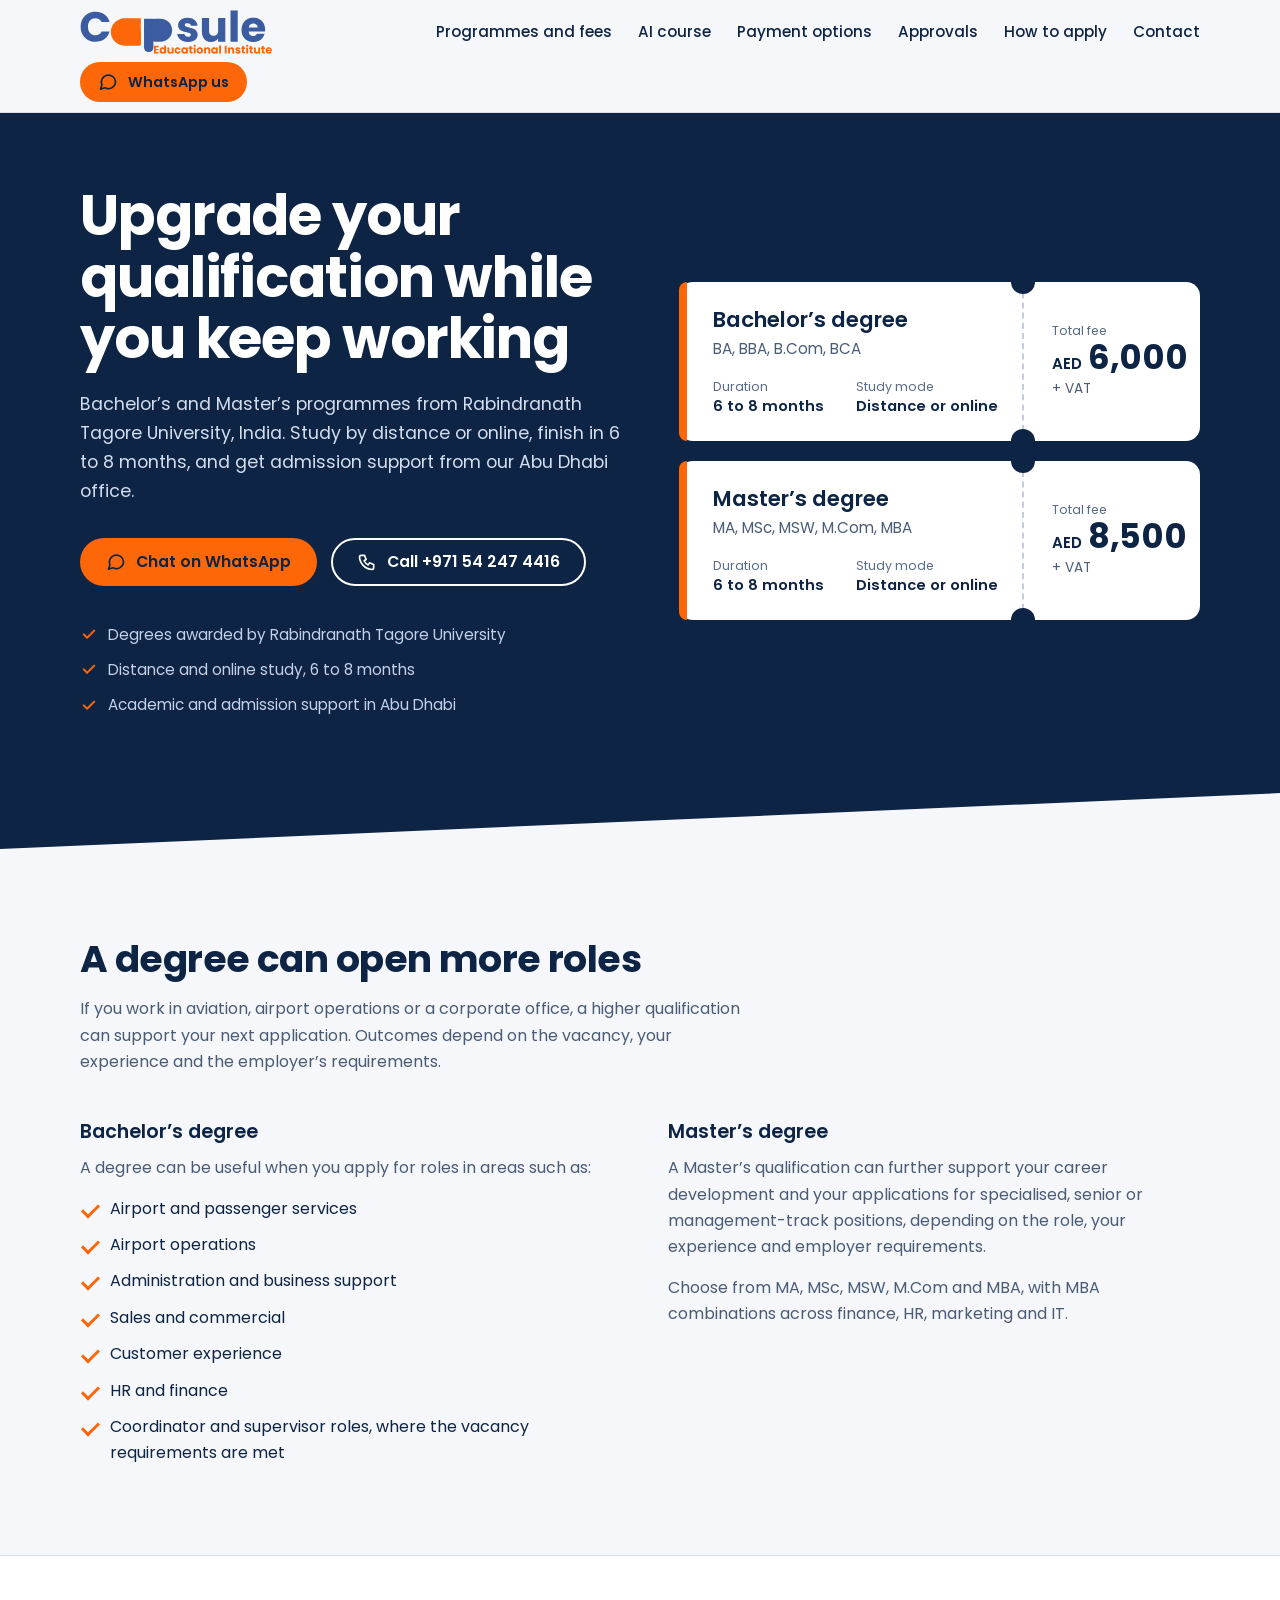
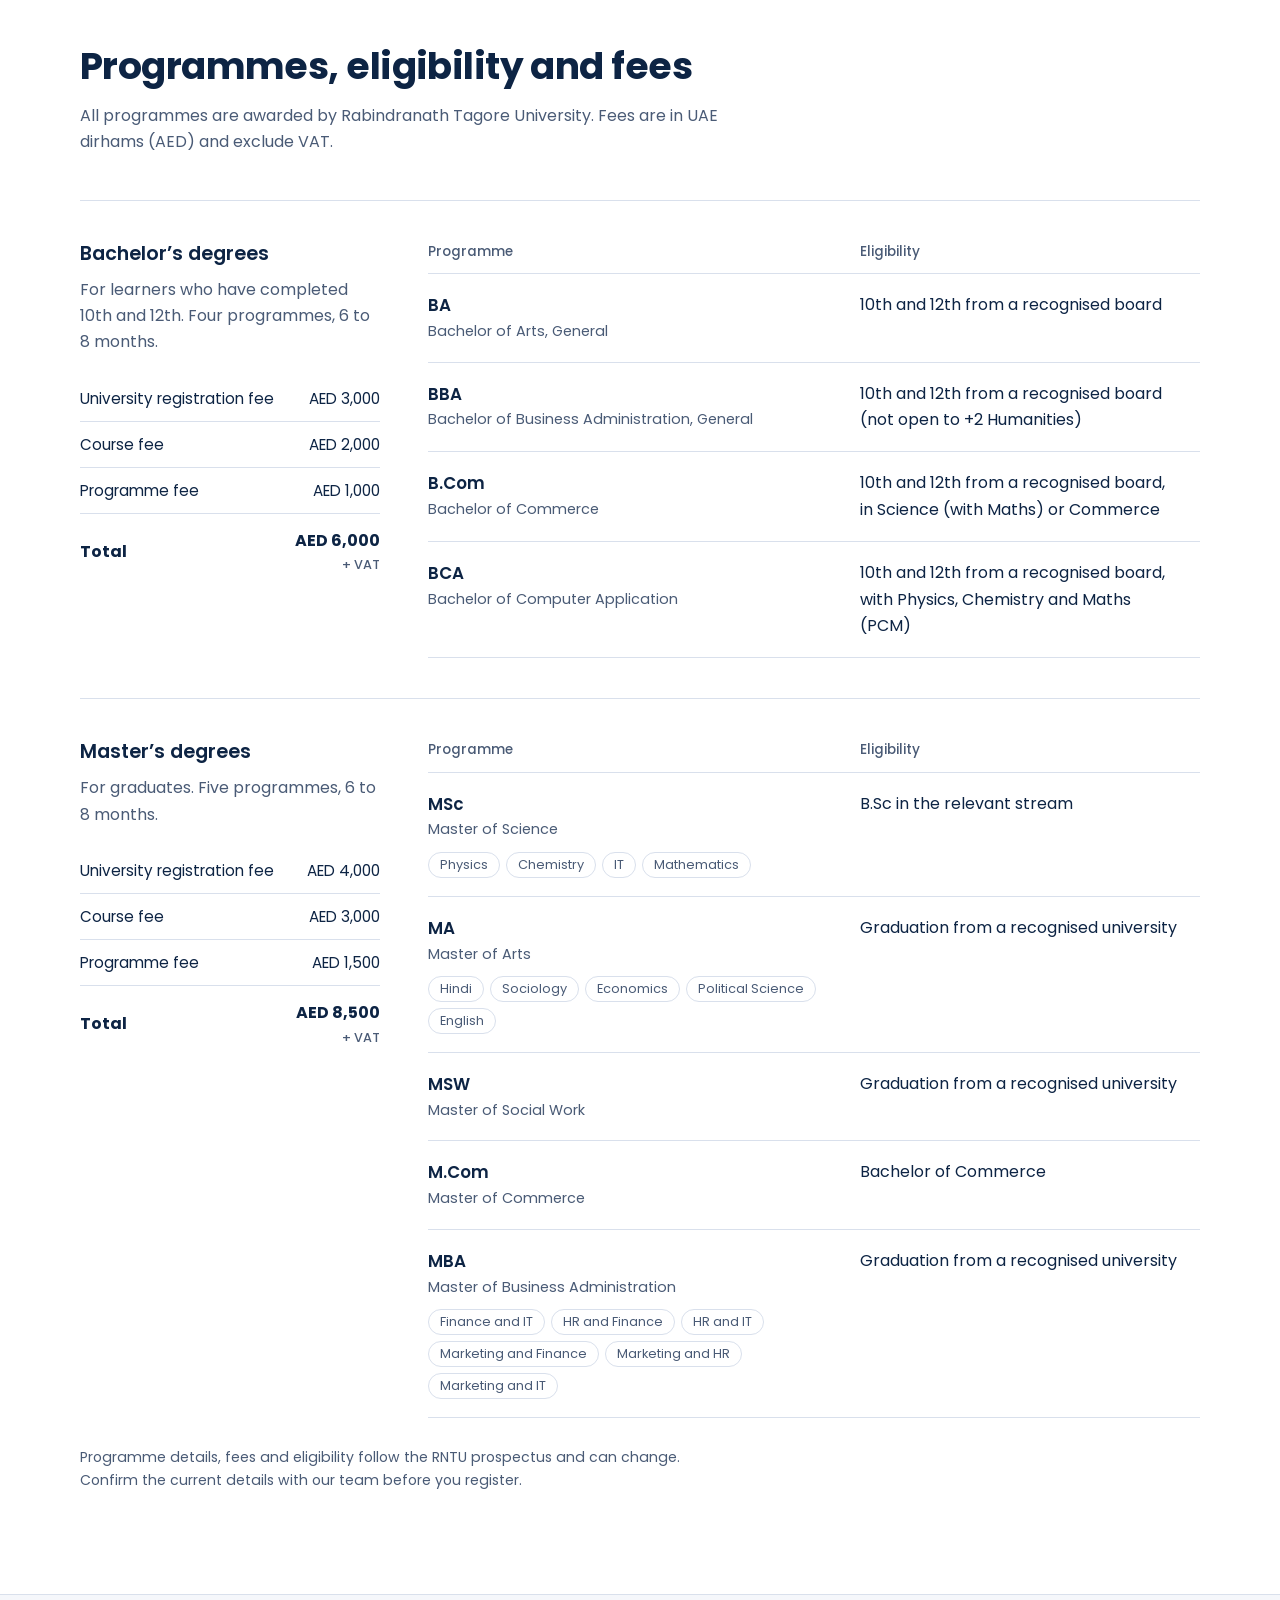
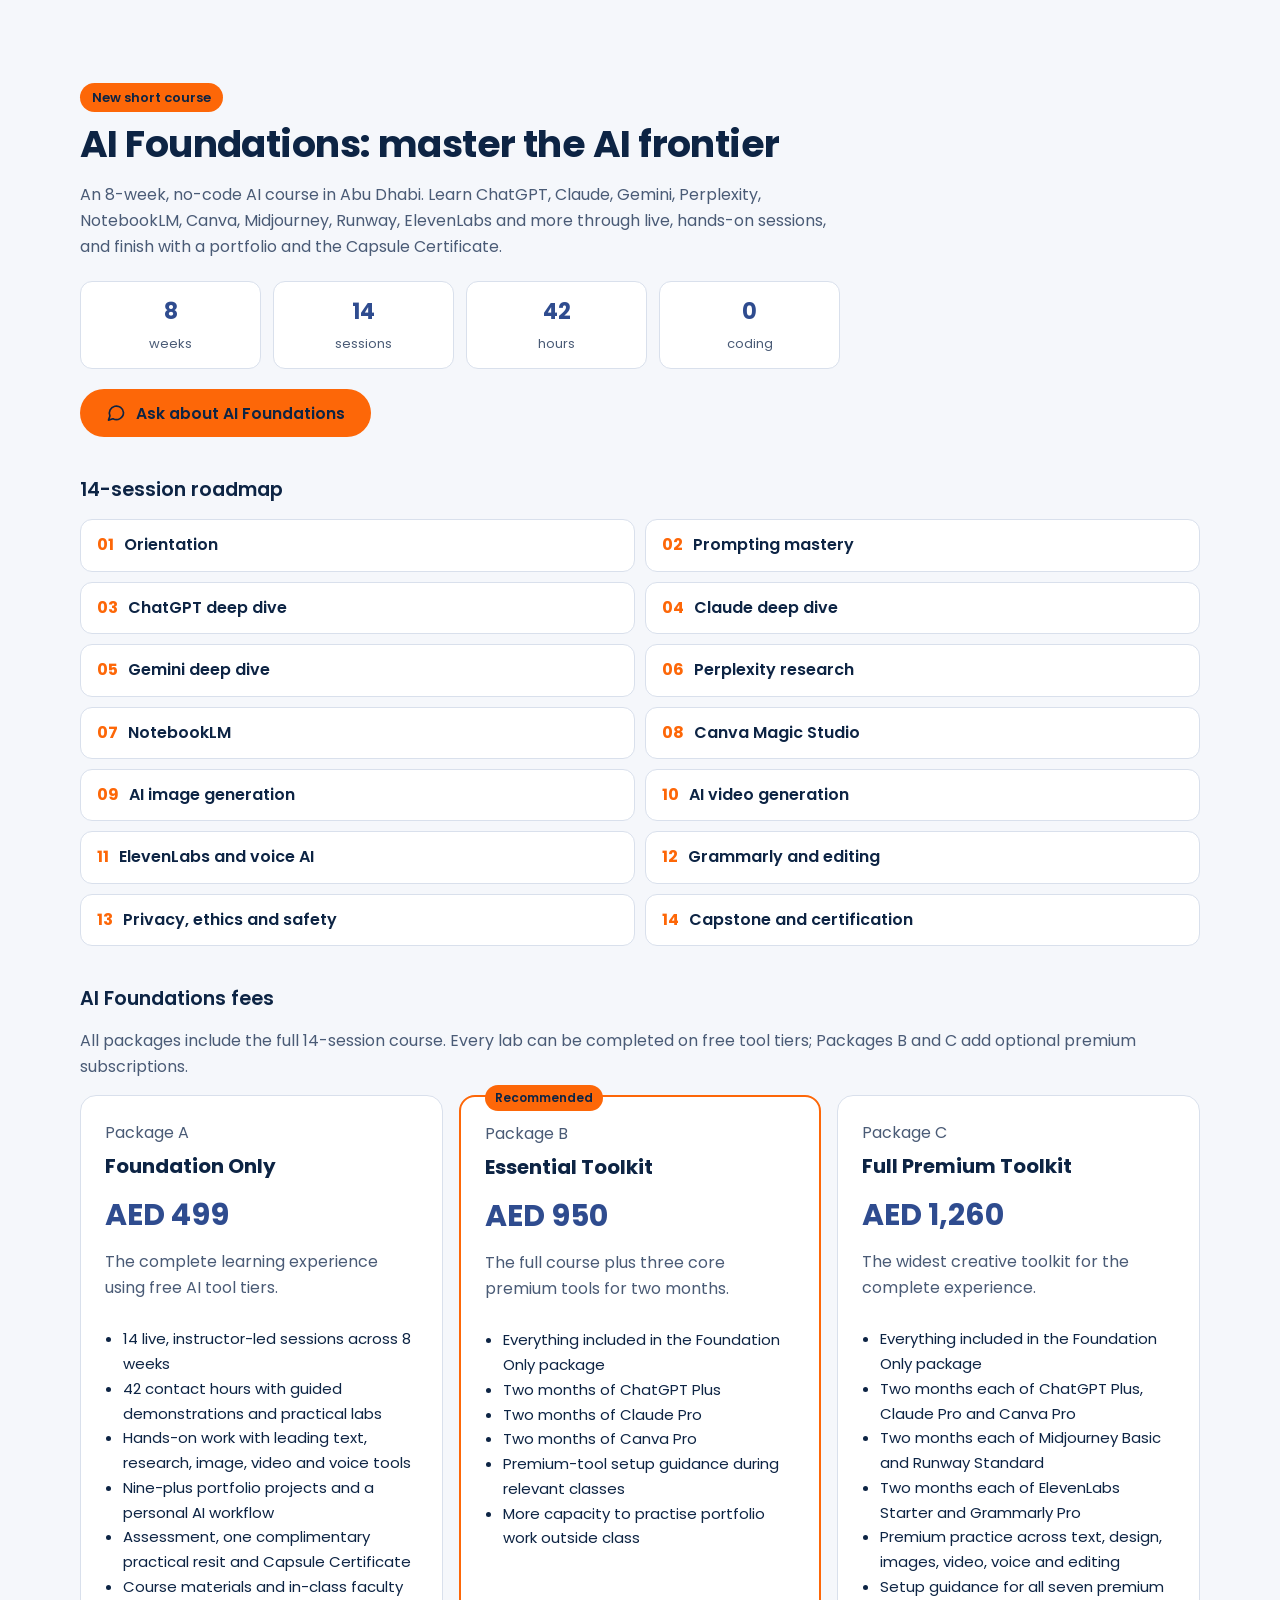
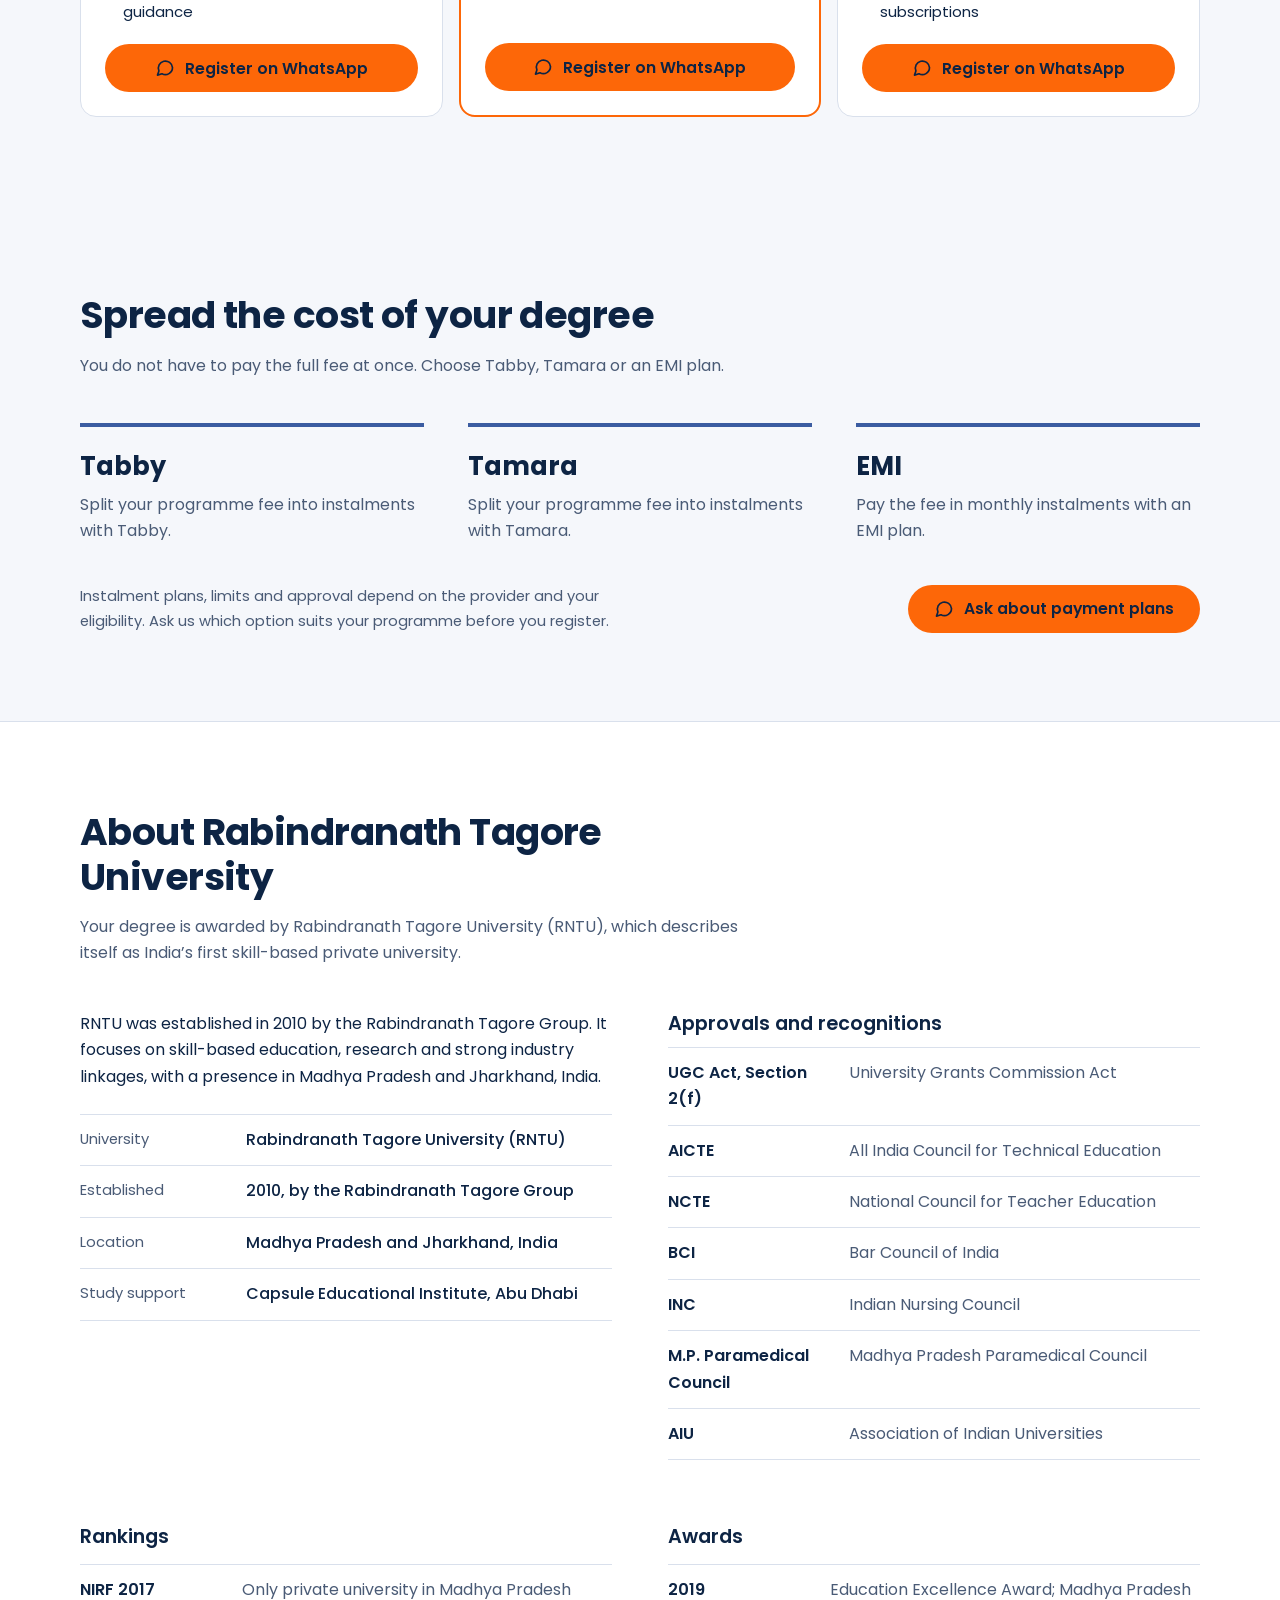
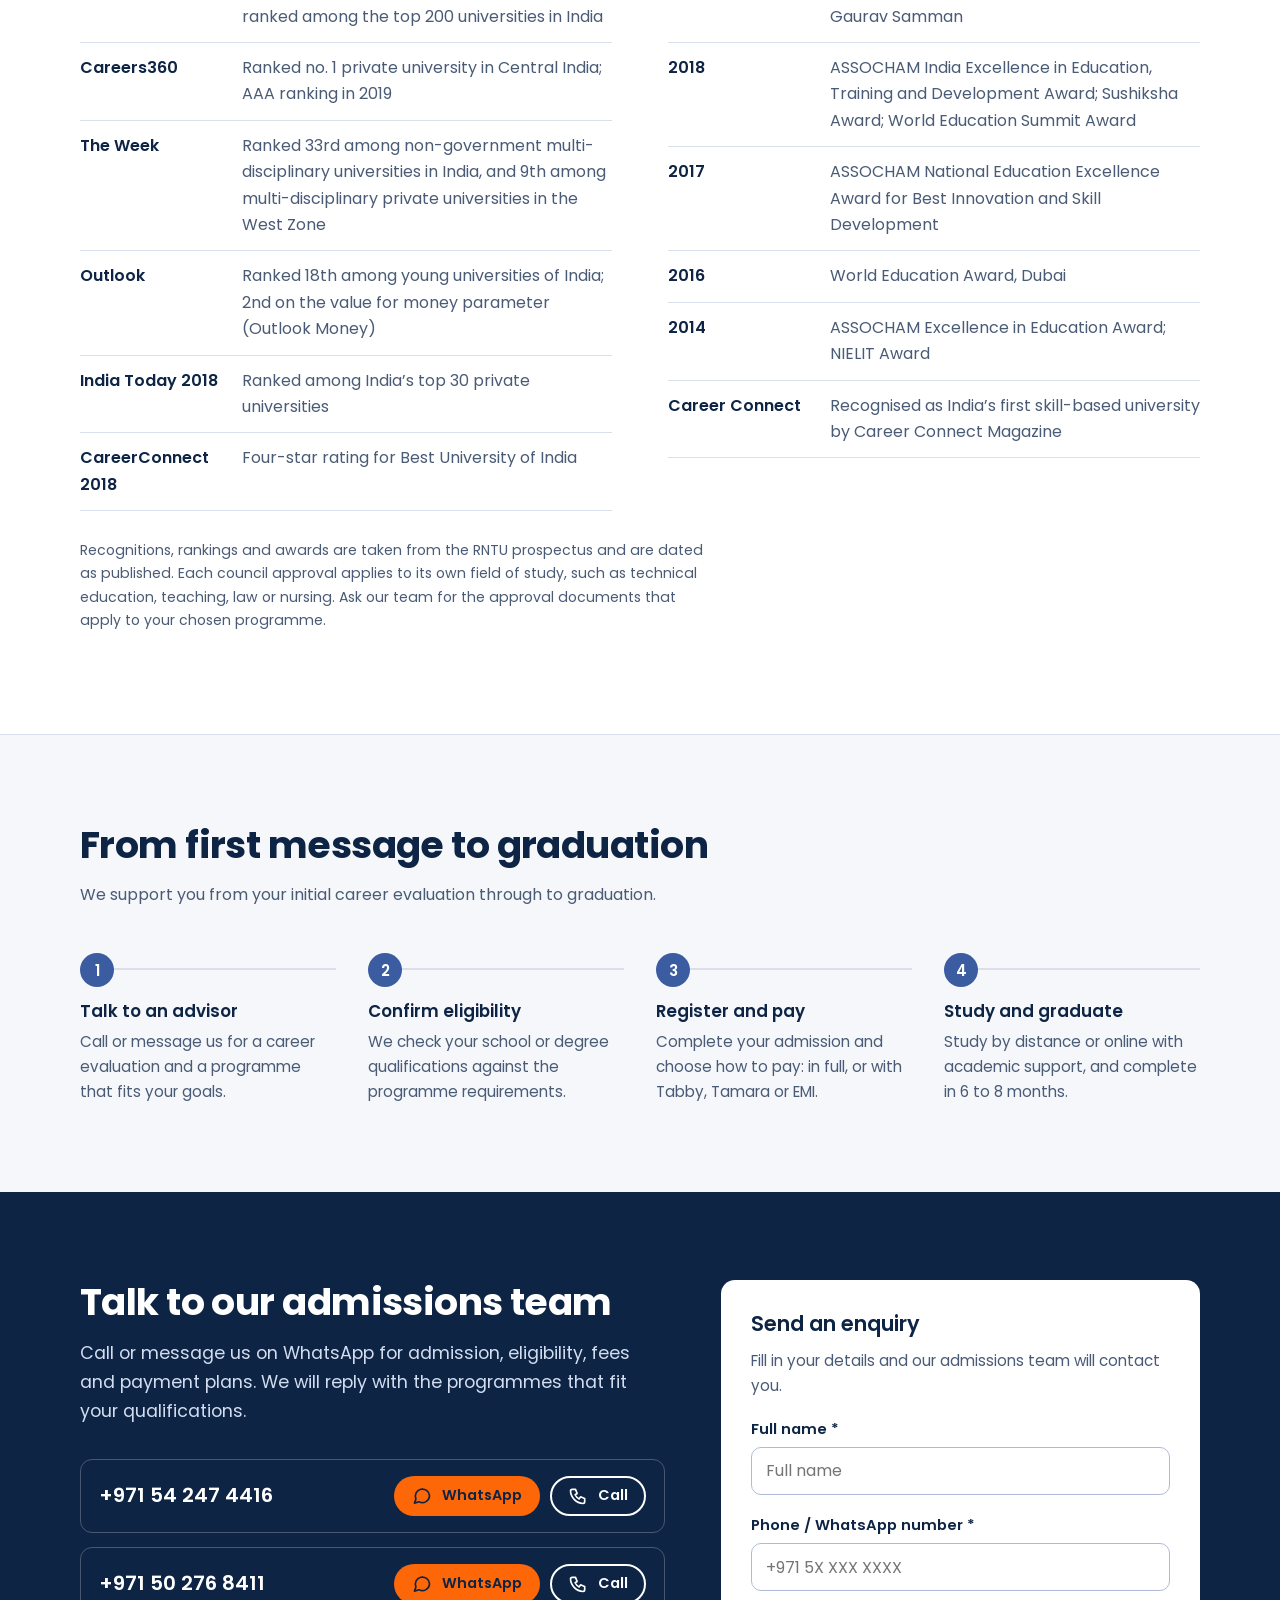
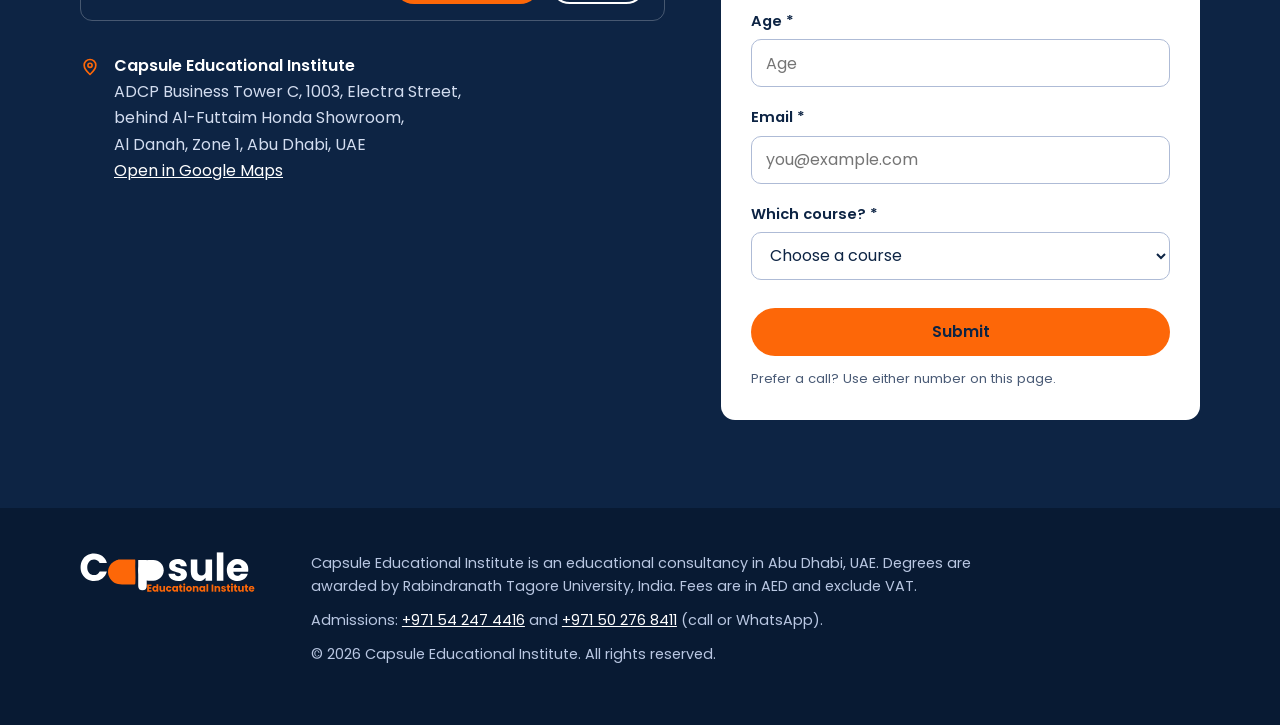
==== commit a1debd53: "New lead form (Google Sheets) and remove AI photo" ====
--- a/index.html
+++ b/index.html
@@ -242,7 +242,7 @@
 }
 
 /* AI Foundations */
-.ai-hero{display:grid;gap:32px;align-items:center;grid-template-columns:1.1fr .9fr}
+.ai-hero{display:block;max-width:760px}
 .ai-hero img{width:100%;height:auto;border-radius:16px;border:1px solid var(--line);display:block}
 .ai-tag{display:inline-block;background:var(--orange);color:#0D2444;font-weight:600;font-size:13px;padding:4px 12px;border-radius:999px;margin-bottom:10px}
 .ai-stats{display:grid;grid-template-columns:repeat(4,1fr);gap:12px;margin:20px 0}
@@ -492,7 +492,6 @@
           <div class="ai-stats"><div><b>8</b><span>weeks</span></div><div><b>14</b><span>sessions</span></div><div><b>42</b><span>hours</span></div><div><b>0</b><span>coding</span></div></div>
           <a class="btn btn-primary" href="https://wa.me/971542474416?text=Hello%20Capsule%20Educational%20Institute%2C%20I%27d%20like%20details%20about%20the%20AI%20Foundations%20course." target="_blank" rel="noopener"><svg class="ico" aria-hidden="true"><use href="#i-chat"/></svg>Ask about AI Foundations</a>
         </div>
-        <img src="ai-foundations.jpg" alt="Glowing AI neural network illustration" loading="lazy" width="1024" height="1024">
       </div>
       <h3 class="ai-sub">14-session roadmap</h3>
       <div class="ai-sessions"><details><summary><b>01</b>Orientation</summary><p>How AI works, why it hallucinates, account setup, privacy and a four-way assistant comparison.</p></details><details><summary><b>02</b>Prompting mastery</summary><p>Prompt structures, roles, context and iteration techniques that get reliable results from any assistant.</p></details><details><summary><b>03</b>ChatGPT deep dive</summary><p>Custom instructions, GPTs, data analysis and advanced chat workflows for study and work.</p></details><details><summary><b>04</b>Claude deep dive</summary><p>Long documents, careful analysis, writing projects and Claude&#x27;s strengths versus other models.</p></details><details><summary><b>05</b>Gemini deep dive</summary><p>Google&#x27;s ecosystem, multimodal prompts, and Gemini inside Docs, Sheets and Gmail.</p></details><details><summary><b>06</b>Perplexity research</summary><p>Verified, cited research workflows, from quick answers to full referenced briefs.</p></details><details><summary><b>07</b>NotebookLM</summary><p>Turn your own sources into summaries, study guides and audio overviews you can trust.</p></details><details><summary><b>08</b>Canva Magic Studio</summary><p>AI-assisted design: branded posts, presentations and documents without a designer.</p></details><details><summary><b>09</b>AI image generation</summary><p>Midjourney and Firefly, from prompt craft to a coherent, portfolio-ready image set.</p></details><details><summary><b>10</b>AI video generation</summary><p>Sora, Runway and Pika: storyboarding, generating and editing short AI video.</p></details><details><summary><b>11</b>ElevenLabs and voice AI</summary><p>Realistic voiceovers, cloning ethics and adding narration to your projects.</p></details><details><summary><b>12</b>Grammarly and editing</summary><p>AI-assisted editing and polishing: tone, clarity and professional documents.</p></details><details><summary><b>13</b>Privacy, ethics and safety</summary><p>Data privacy, responsible use, and writing your personal AI use policy.</p></details><details><summary><b>14</b>Capstone and certification</summary><p>Timed practical exam, portfolio presentation and the Capsule Certificate award.</p></details></div>
@@ -656,21 +655,40 @@
       </div>
 
       <div class="panel">
-        <h3>Send an enquiry on WhatsApp</h3>
-        <p>Tell us what you are looking for. Your message opens in WhatsApp, ready to send.</p>
-        <div class="field">
-          <label for="enq-name">Your name</label>
-          <input id="enq-name" type="text" autocomplete="name" placeholder="Full name">
-        </div>
-        <div class="field">
-          <label for="enq-level">I am interested in</label>
-          <select id="enq-level">
-            <option value="">A programme, not sure which yet</option>
-            <option value="Bachelor's degree">Bachelor’s degree</option>
-            <option value="Master's degree">Master’s degree</option>
-          </select>
-        </div>
-        <a id="enq-send" class="btn btn-primary" href="https://wa.me/971542474416" target="_blank" rel="noopener"><svg class="ico" aria-hidden="true"><use href="#i-chat"/></svg>Send on WhatsApp</a>
+        <h3>Send an enquiry</h3>
+        <p>Fill in your details and our admissions team will contact you.</p>
+        <form id="lead-form" novalidate>
+          <div class="field"><label for="lf-name">Full name *</label><input id="lf-name" name="name" type="text" autocomplete="name" required maxlength="100" placeholder="Full name"></div>
+          <div class="field"><label for="lf-phone">Phone / WhatsApp number *</label><input id="lf-phone" name="phone" type="tel" autocomplete="tel" required maxlength="20" placeholder="+971 5X XXX XXXX"></div>
+          <div class="field"><label for="lf-age">Age *</label><input id="lf-age" name="age" type="number" min="15" max="80" required placeholder="Age"></div>
+          <div class="field"><label for="lf-email">Email *</label><input id="lf-email" name="email" type="email" autocomplete="email" required maxlength="255" placeholder="you@example.com"></div>
+          <div class="field"><label for="lf-course">Which course? *</label>
+            <select id="lf-course" name="course" required>
+              <option value="">Choose a course</option>
+              <optgroup label="Bachelor’s degree">
+                <option>BA – Bachelor of Arts, General</option>
+                <option>BBA – Bachelor of Business Administration, General</option>
+                <option>B.Com – Bachelor of Commerce</option>
+                <option>BCA – Bachelor of Computer Application</option>
+              </optgroup>
+              <optgroup label="Master’s degree">
+                <option>MSc – Master of Science</option>
+                <option>MA – Master of Arts</option>
+                <option>MSW – Master of Social Work</option>
+                <option>M.Com – Master of Commerce</option>
+                <option>MBA – Master of Business Administration</option>
+              </optgroup>
+              <optgroup label="AI Foundations course">
+                <option>AI Foundations – Package A (AED 499)</option>
+                <option>AI Foundations – Package B (AED 950)</option>
+                <option>AI Foundations – Package C (AED 1,260)</option>
+              </optgroup>
+              <option>Not sure yet</option>
+            </select>
+          </div>
+          <p id="lf-msg" class="note" role="status" aria-live="polite"></p>
+          <button id="lf-submit" type="submit" class="btn btn-primary" style="margin-top:16px;border:0;cursor:pointer">Submit</button>
+        </form>
         <p class="note">Prefer a call? Use either number on this page.</p>
       </div>
     </div>
@@ -697,26 +715,28 @@
 </div>
 
 <script>
+// Paste your Google Apps Script web app URL here to send leads to Google Sheets.
+var SHEET_URL = "";
 (function () {
-  var name = document.getElementById("enq-name");
-  var level = document.getElementById("enq-level");
-  var link = document.getElementById("enq-send");
-  var base = "https://wa.me/971542474416?text=";
-  function update() {
-    var n = name.value.trim();
-    var l = level.value;
-    var msg = "Hello Capsule Educational Institute, ";
-    if (n) { msg += "my name is " + n + ". "; }
-    if (l) {
-      msg += "I am interested in a " + l + ". Please share the programmes, eligibility and fee details.";
-    } else {
-      msg += "I would like details about your programmes and eligibility.";
+  var f = document.getElementById("lead-form"), msg = document.getElementById("lf-msg"), btn = document.getElementById("lf-submit");
+  f.addEventListener("submit", function (e) {
+    e.preventDefault();
+    var d = {
+      name: f.name.value.trim(), phone: f.phone.value.trim(), age: f.age.value.trim(),
+      email: f.email.value.trim(), course: f.course.value
+    };
+    if (!d.name || !d.course || !/^[+\d][\d\s-]{6,19}$/.test(d.phone) || !(+d.age >= 15 && +d.age <= 80) || !/^[^\s@]+@[^\s@]+\.[^\s@]+$/.test(d.email)) {
+      msg.textContent = "Please fill in all fields correctly."; return;
     }
-    link.href = base + encodeURIComponent(msg);
-  }
-  name.addEventListener("input", update);
-  level.addEventListener("change", update);
-  update();
+    btn.disabled = true; msg.textContent = "Sending…";
+    var done = function () { f.reset(); btn.disabled = false; msg.textContent = "Thank you! Our team will contact you soon."; };
+    if (!SHEET_URL) {
+      var t = "New enquiry\nName: " + d.name + "\nPhone: " + d.phone + "\nAge: " + d.age + "\nEmail: " + d.email + "\nCourse: " + d.course;
+      window.open("https://wa.me/971542474416?text=" + encodeURIComponent(t), "_blank"); done(); return;
+    }
+    fetch(SHEET_URL, { method: "POST", mode: "no-cors", body: new URLSearchParams(d) })
+      .then(done).catch(function () { btn.disabled = false; msg.textContent = "Could not send. Please WhatsApp us instead."; });
+  });
 })();
 </script>
 </body>
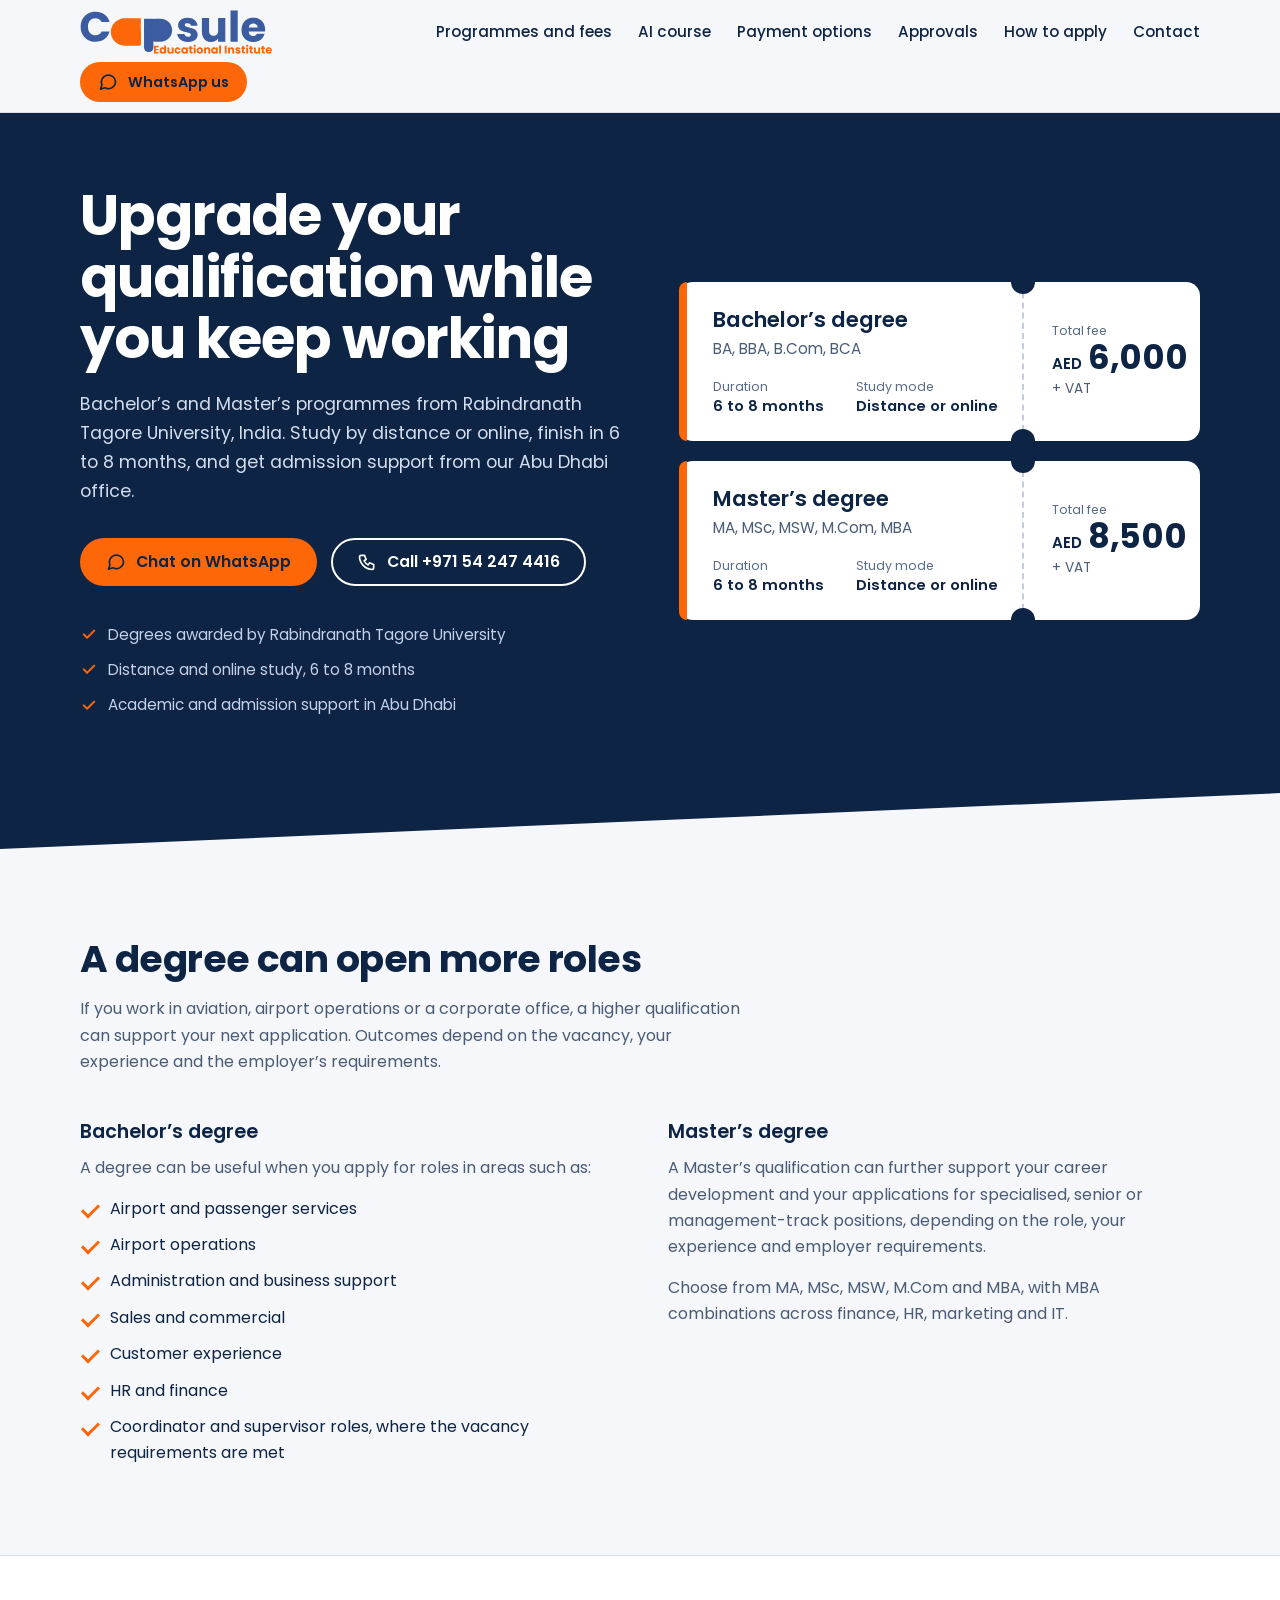
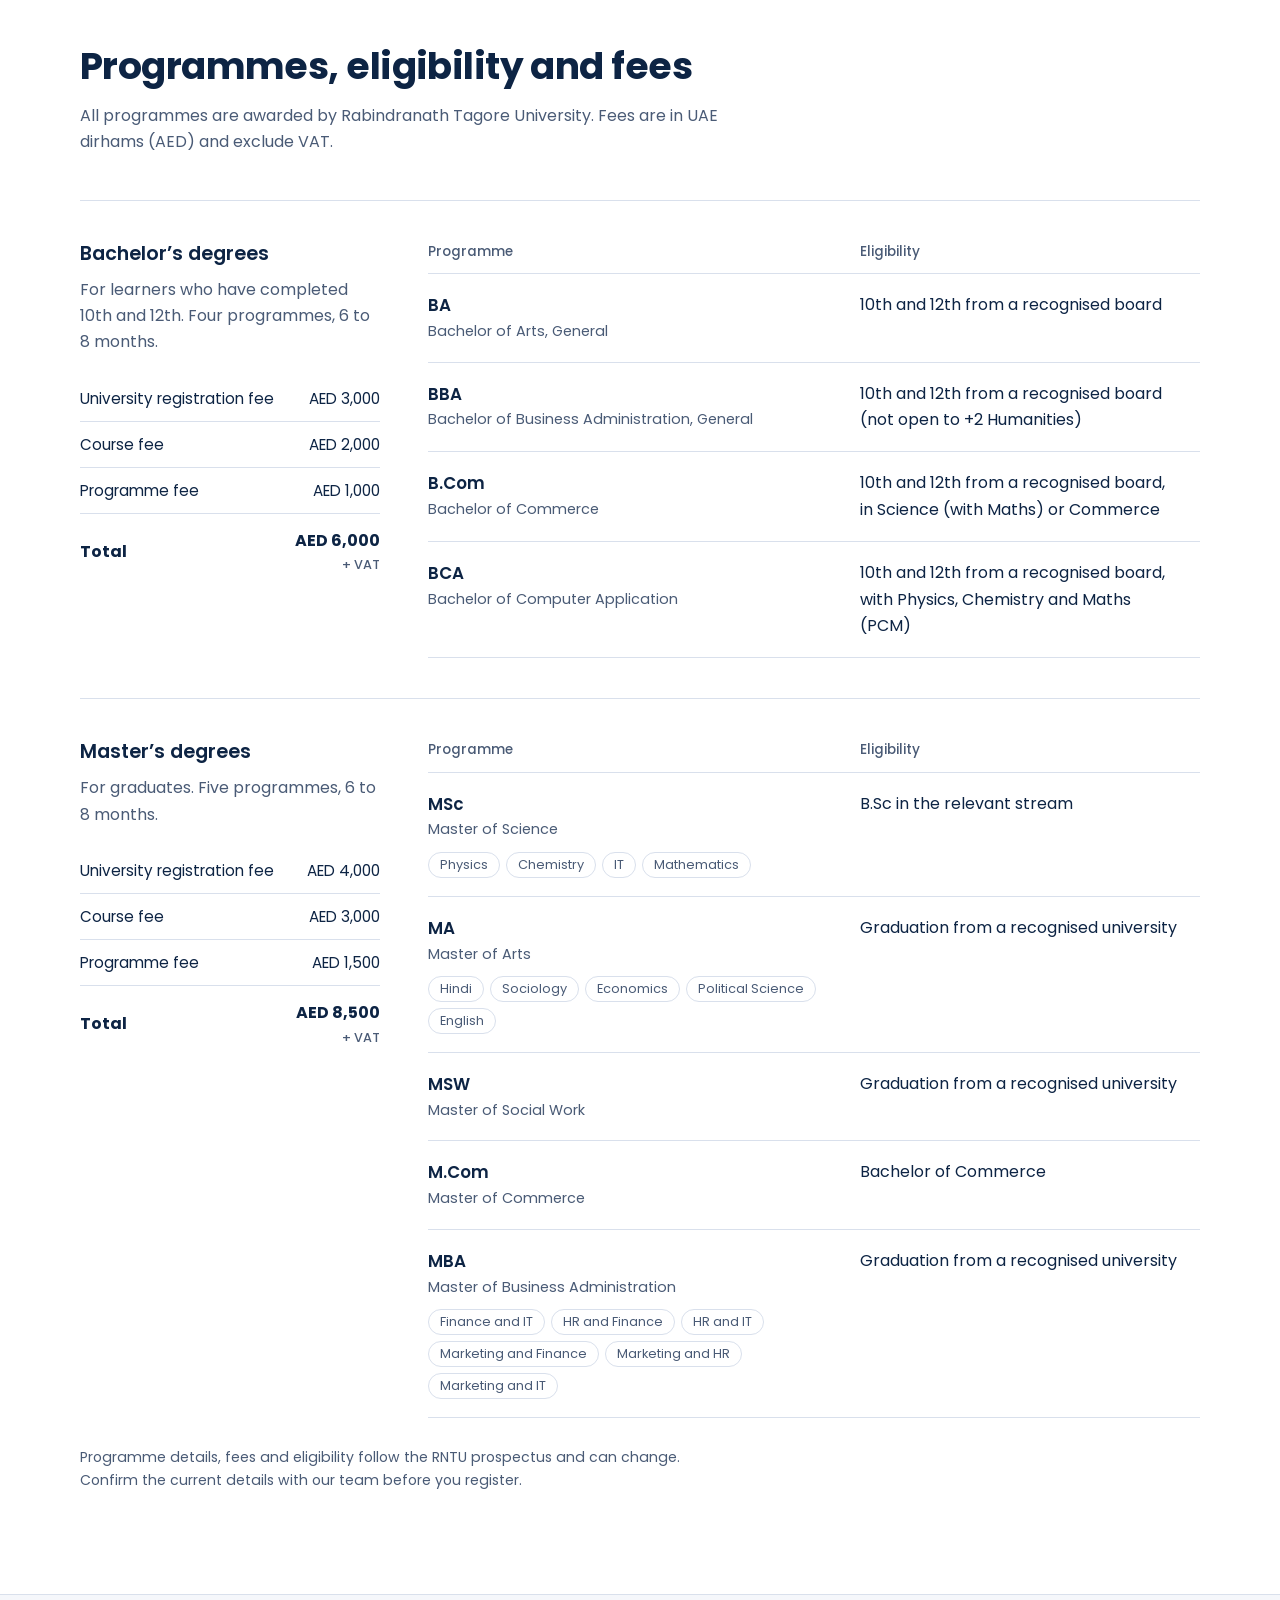
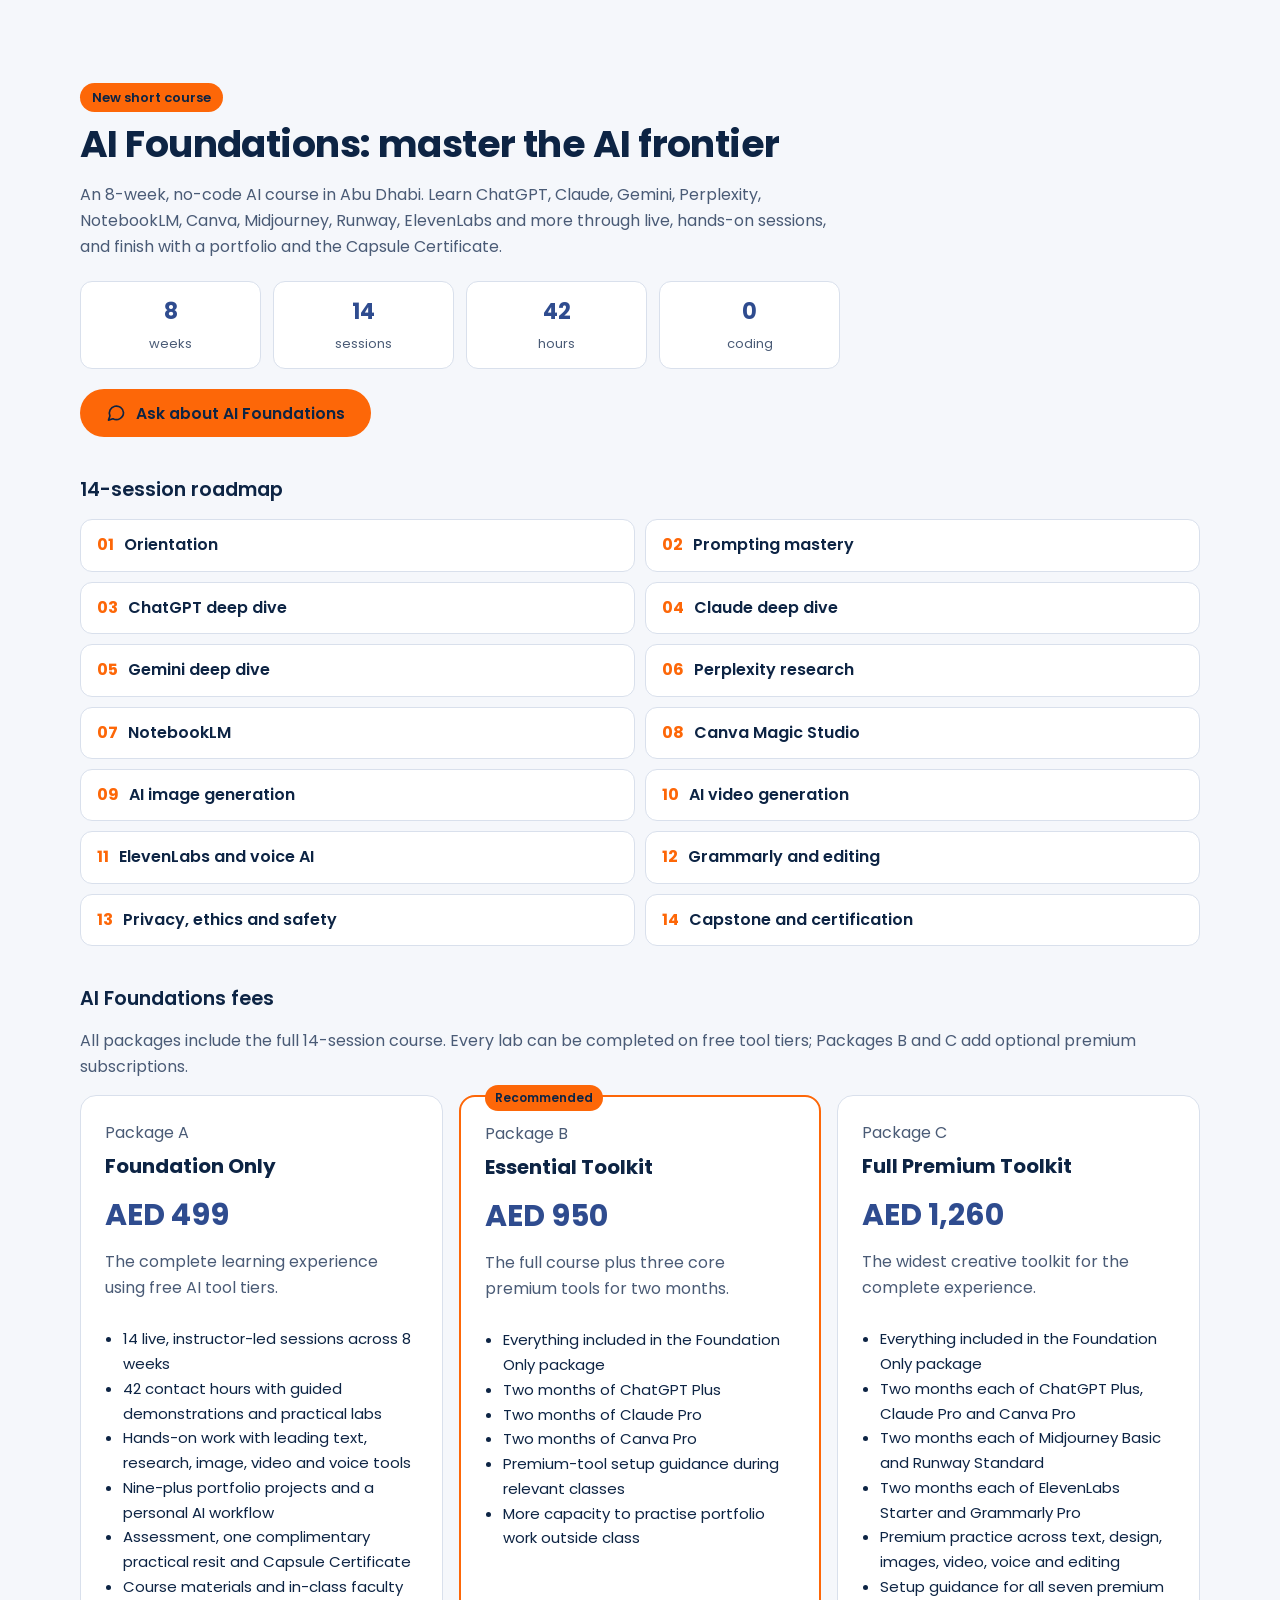
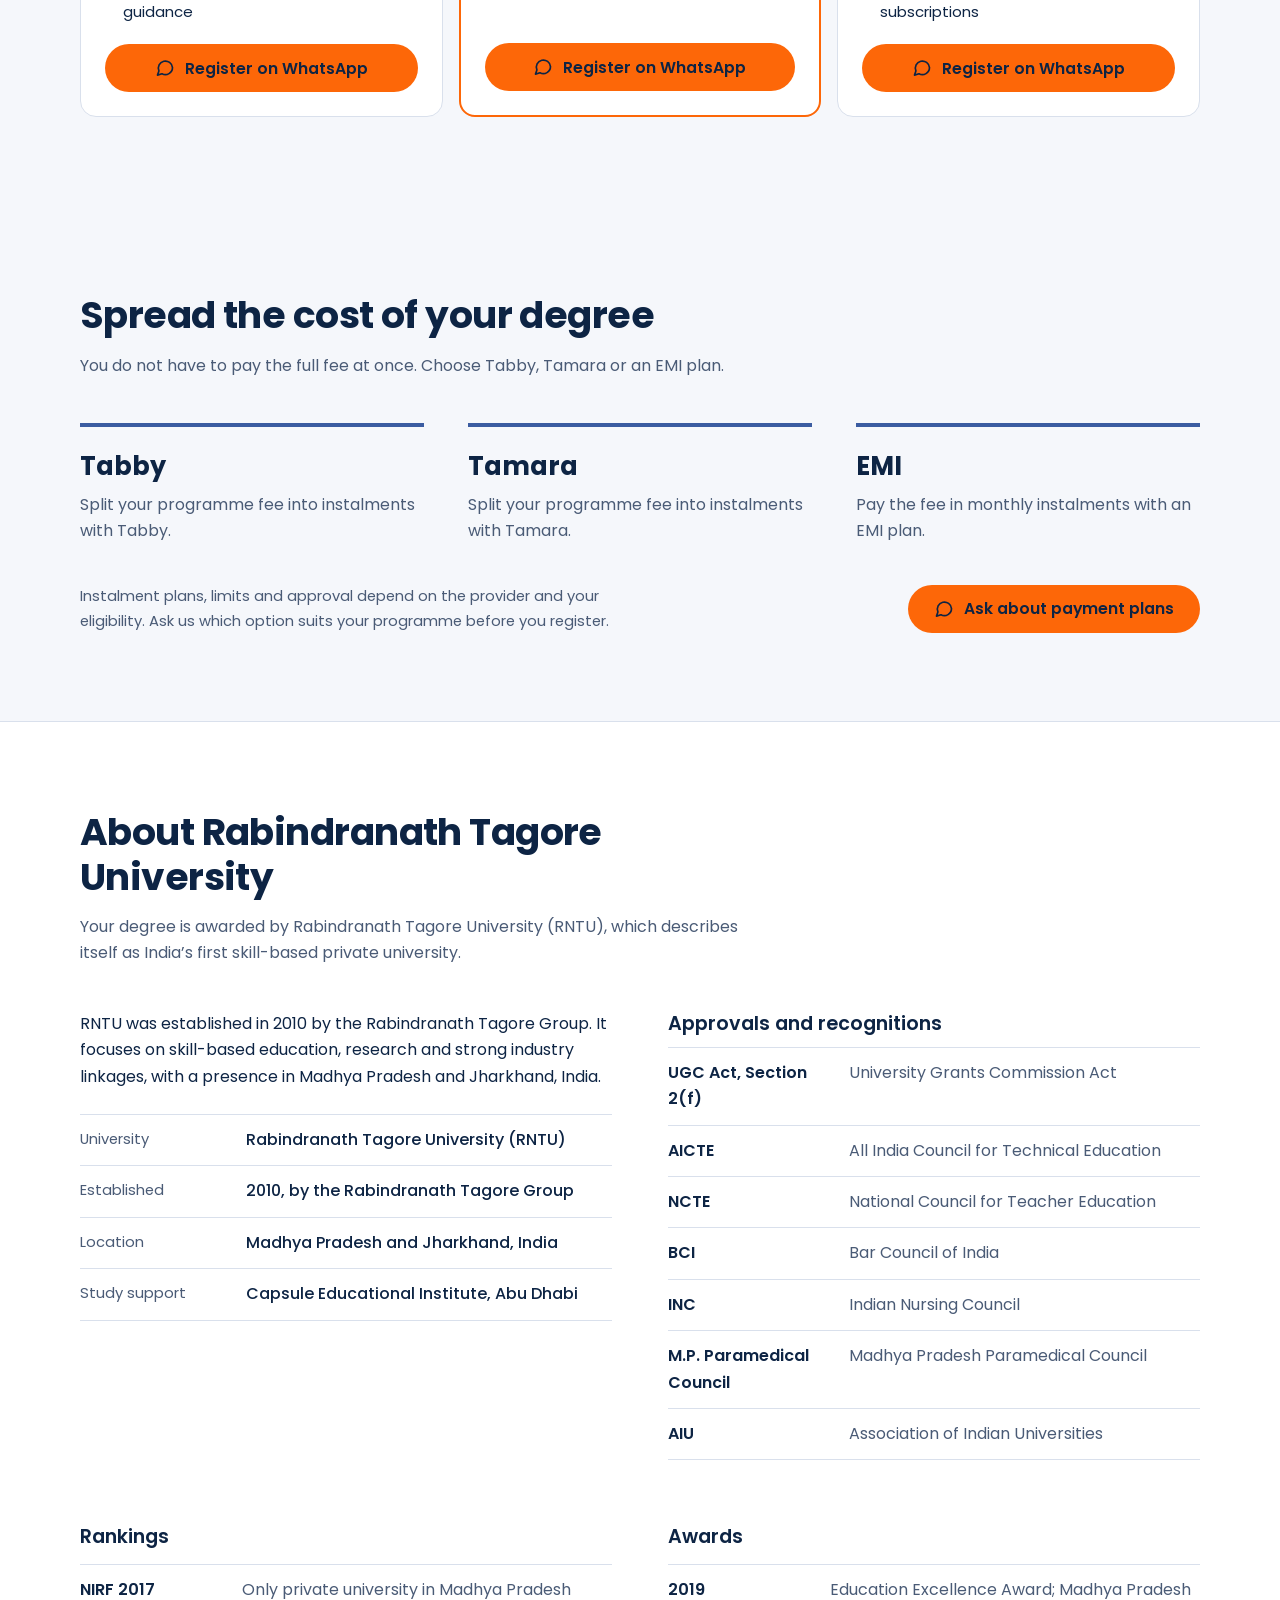
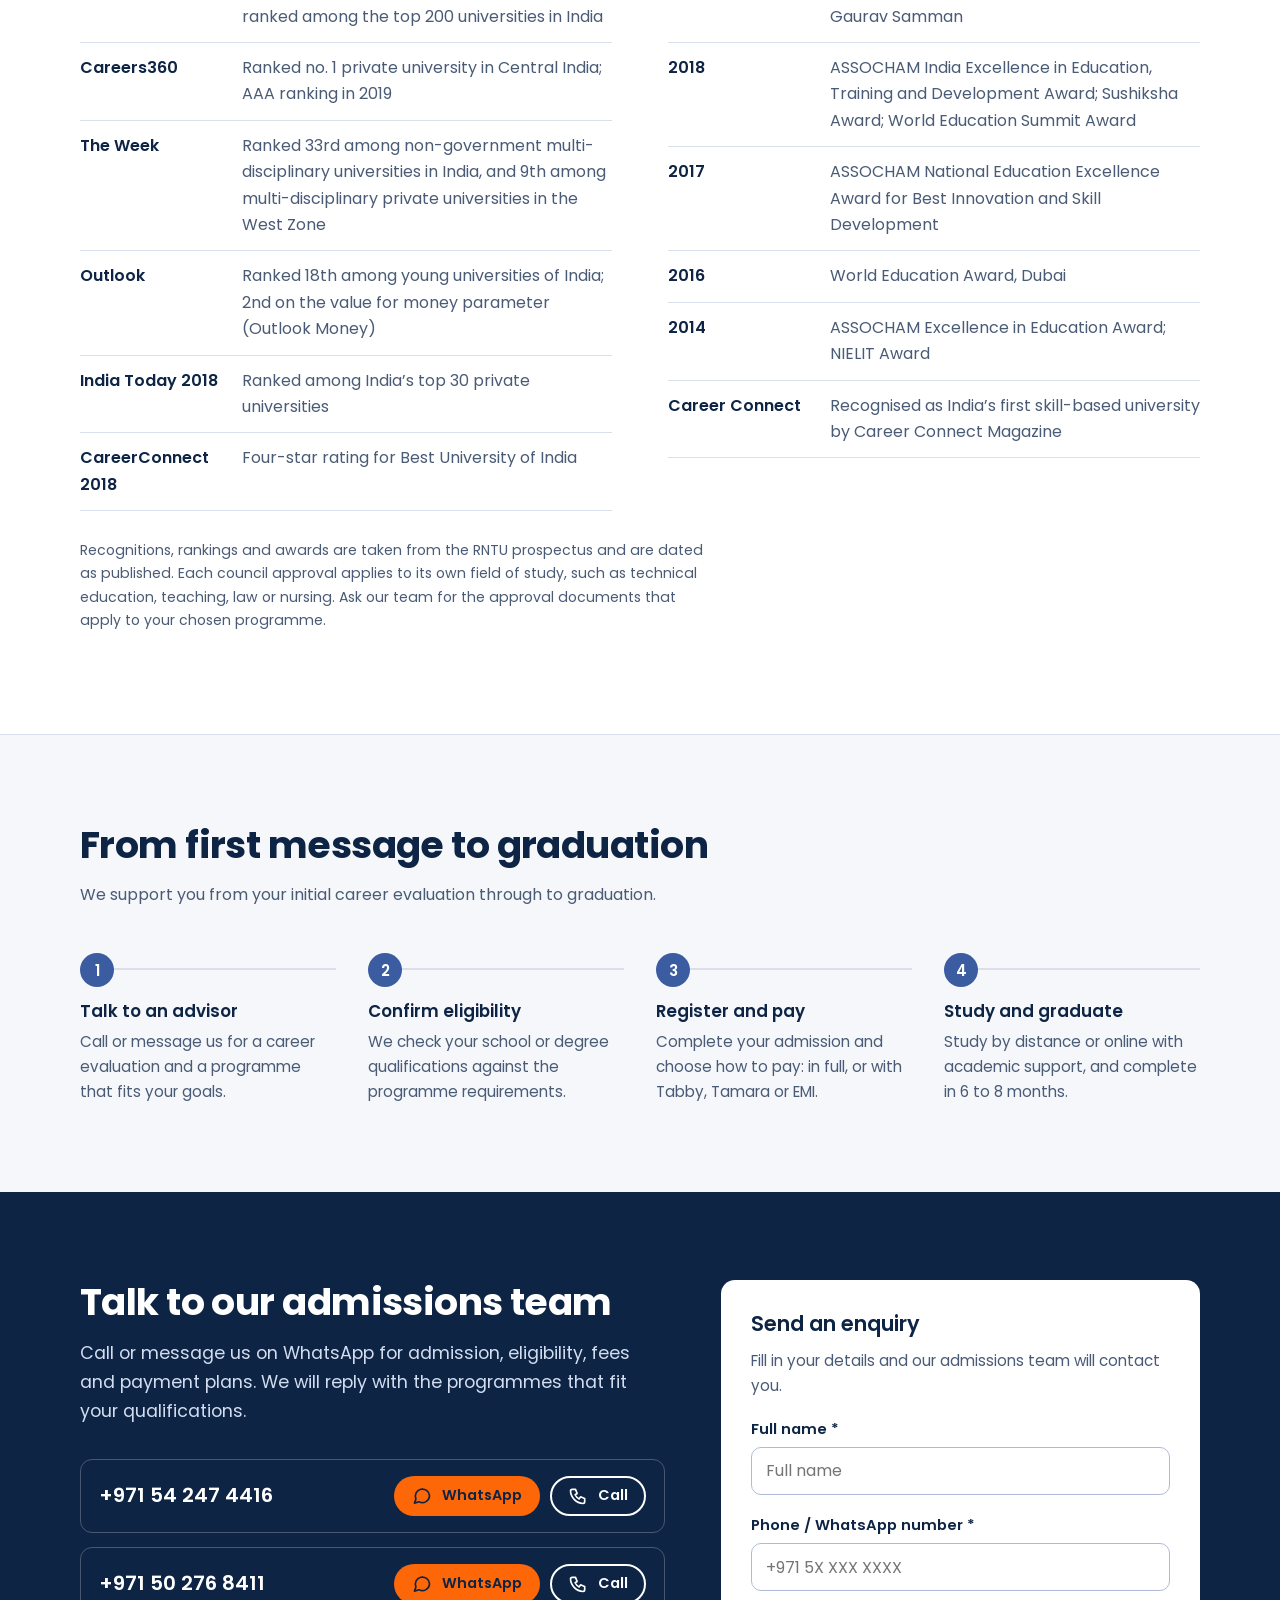
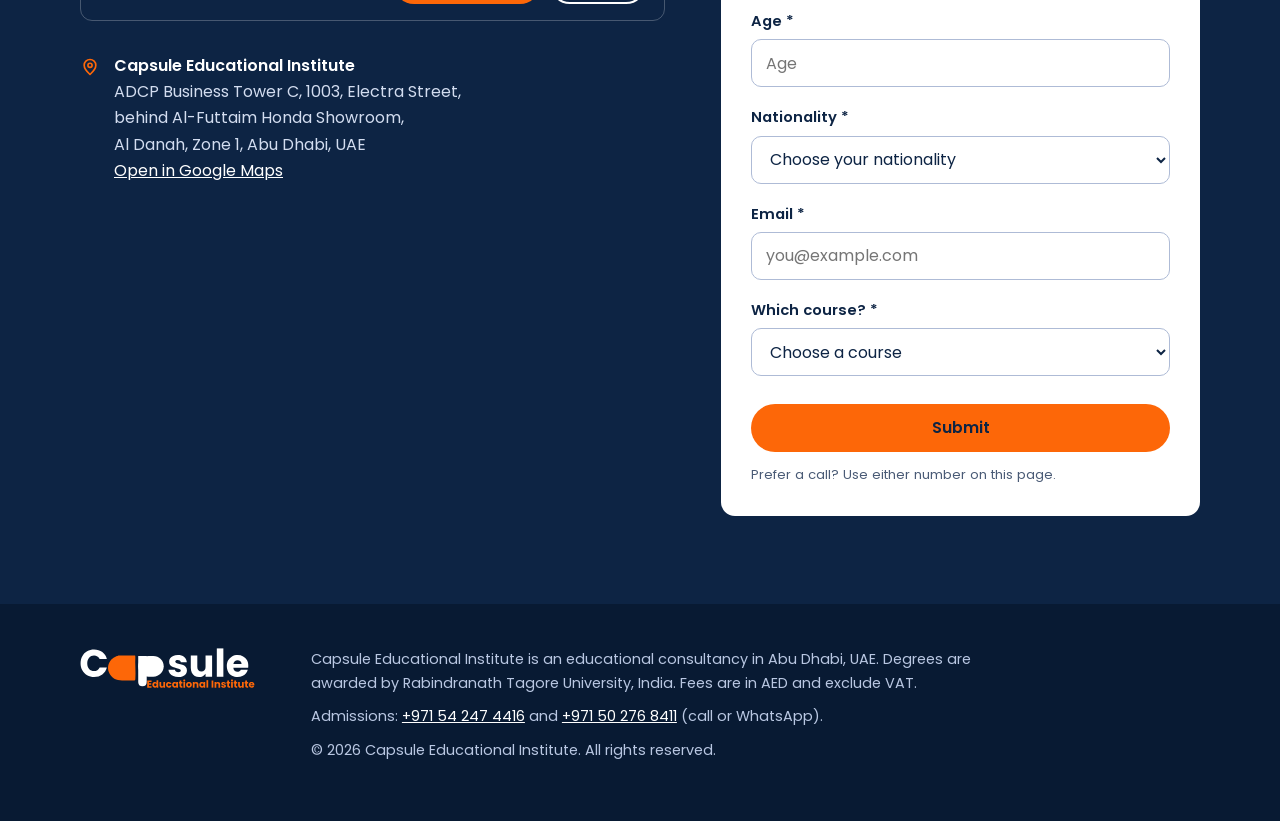
==== commit 65259712: "Add nationality field to enquiry form" ====
--- a/index.html
+++ b/index.html
@@ -661,6 +661,32 @@
           <div class="field"><label for="lf-name">Full name *</label><input id="lf-name" name="name" type="text" autocomplete="name" required maxlength="100" placeholder="Full name"></div>
           <div class="field"><label for="lf-phone">Phone / WhatsApp number *</label><input id="lf-phone" name="phone" type="tel" autocomplete="tel" required maxlength="20" placeholder="+971 5X XXX XXXX"></div>
           <div class="field"><label for="lf-age">Age *</label><input id="lf-age" name="age" type="number" min="15" max="80" required placeholder="Age"></div>
+          <div class="field"><label for="lf-nat">Nationality *</label>
+            <select id="lf-nat" name="nationality" required>
+              <option value="">Choose your nationality</option>
+              <option>Indian</option>
+              <option>Emirati</option>
+              <option>Pakistani</option>
+              <option>Bangladeshi</option>
+              <option>Nepali</option>
+              <option>Sri Lankan</option>
+              <option>Filipino</option>
+              <option>Egyptian</option>
+              <option>Jordanian</option>
+              <option>Lebanese</option>
+              <option>Syrian</option>
+              <option>Yemeni</option>
+              <option>Sudanese</option>
+              <option>Moroccan</option>
+              <option>Nigerian</option>
+              <option>Kenyan</option>
+              <option>South African</option>
+              <option>British</option>
+              <option>American</option>
+              <option value="Other">Other (please type)</option>
+            </select>
+          </div>
+          <div class="field" id="lf-nat-other-field" hidden><label for="lf-nat-other">Please type your nationality *</label><input id="lf-nat-other" name="nationality_other" type="text" maxlength="60" placeholder="Your nationality"></div>
           <div class="field"><label for="lf-email">Email *</label><input id="lf-email" name="email" type="email" autocomplete="email" required maxlength="255" placeholder="you@example.com"></div>
           <div class="field"><label for="lf-course">Which course? *</label>
             <select id="lf-course" name="course" required>
@@ -719,19 +745,27 @@
 var SHEET_URL = "";
 (function () {
   var f = document.getElementById("lead-form"), msg = document.getElementById("lf-msg"), btn = document.getElementById("lf-submit");
+  var natSel = document.getElementById("lf-nat"), natField = document.getElementById("lf-nat-other-field");
+  natSel.addEventListener("change", function () {
+    natField.hidden = natSel.value !== "Other";
+    if (natField.hidden) document.getElementById("lf-nat-other").value = "";
+  });
   f.addEventListener("submit", function (e) {
     e.preventDefault();
+    var natSel = document.getElementById("lf-nat"),
+        natOther = document.getElementById("lf-nat-other");
+    var nat = natSel.value === "Other" ? natOther.value.trim() : natSel.value;
     var d = {
       name: f.name.value.trim(), phone: f.phone.value.trim(), age: f.age.value.trim(),
-      email: f.email.value.trim(), course: f.course.value
+      email: f.email.value.trim(), course: f.course.value, nationality: nat
     };
-    if (!d.name || !d.course || !/^[+\d][\d\s-]{6,19}$/.test(d.phone) || !(+d.age >= 15 && +d.age <= 80) || !/^[^\s@]+@[^\s@]+\.[^\s@]+$/.test(d.email)) {
+    if (!d.name || !d.course || !nat || !/^[+\d][\d\s-]{6,19}$/.test(d.phone) || !(+d.age >= 15 && +d.age <= 80) || !/^[^\s@]+@[^\s@]+\.[^\s@]+$/.test(d.email)) {
       msg.textContent = "Please fill in all fields correctly."; return;
     }
     btn.disabled = true; msg.textContent = "Sending…";
     var done = function () { f.reset(); btn.disabled = false; msg.textContent = "Thank you! Our team will contact you soon."; };
     if (!SHEET_URL) {
-      var t = "New enquiry\nName: " + d.name + "\nPhone: " + d.phone + "\nAge: " + d.age + "\nEmail: " + d.email + "\nCourse: " + d.course;
+      var t = "New enquiry\nName: " + d.name + "\nPhone: " + d.phone + "\nAge: " + d.age + "\nNationality: " + d.nationality + "\nEmail: " + d.email + "\nCourse: " + d.course;
       window.open("https://wa.me/971542474416?text=" + encodeURIComponent(t), "_blank"); done(); return;
     }
     fetch(SHEET_URL, { method: "POST", mode: "no-cors", body: new URLSearchParams(d) })
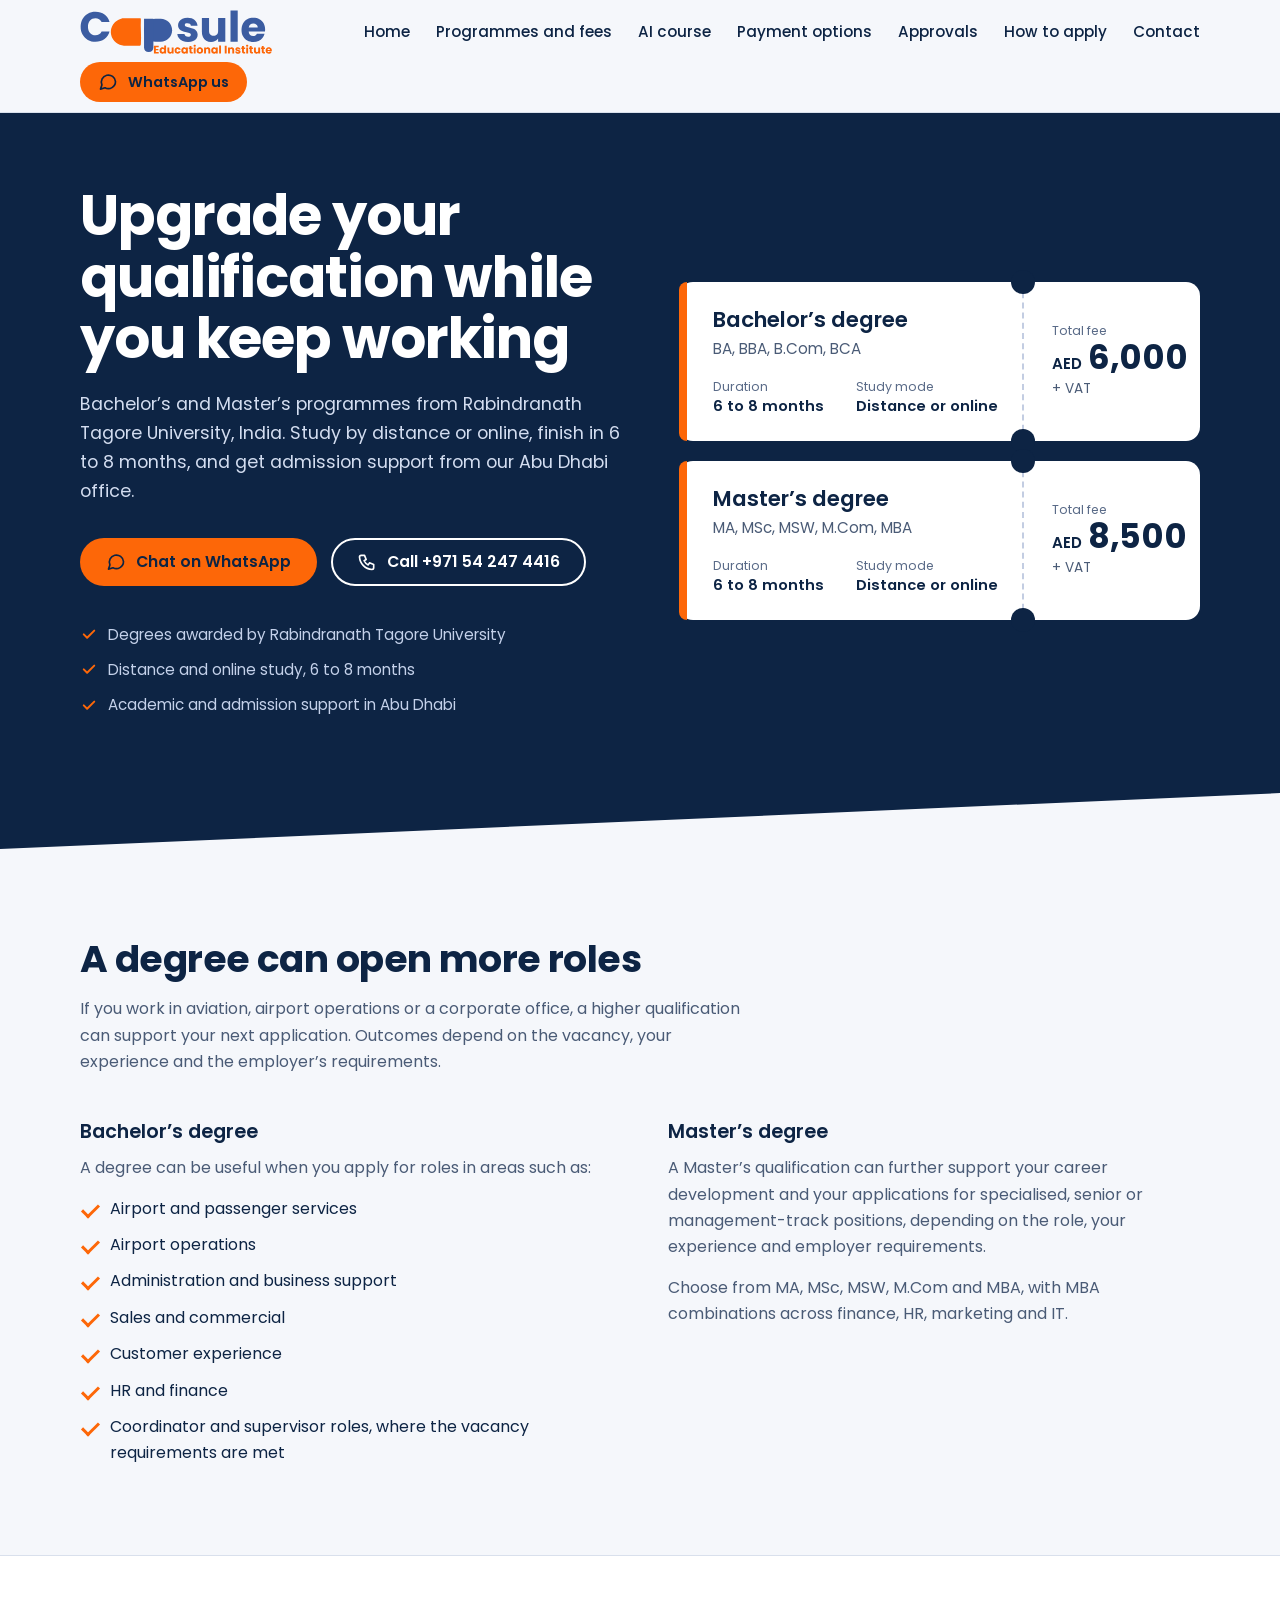
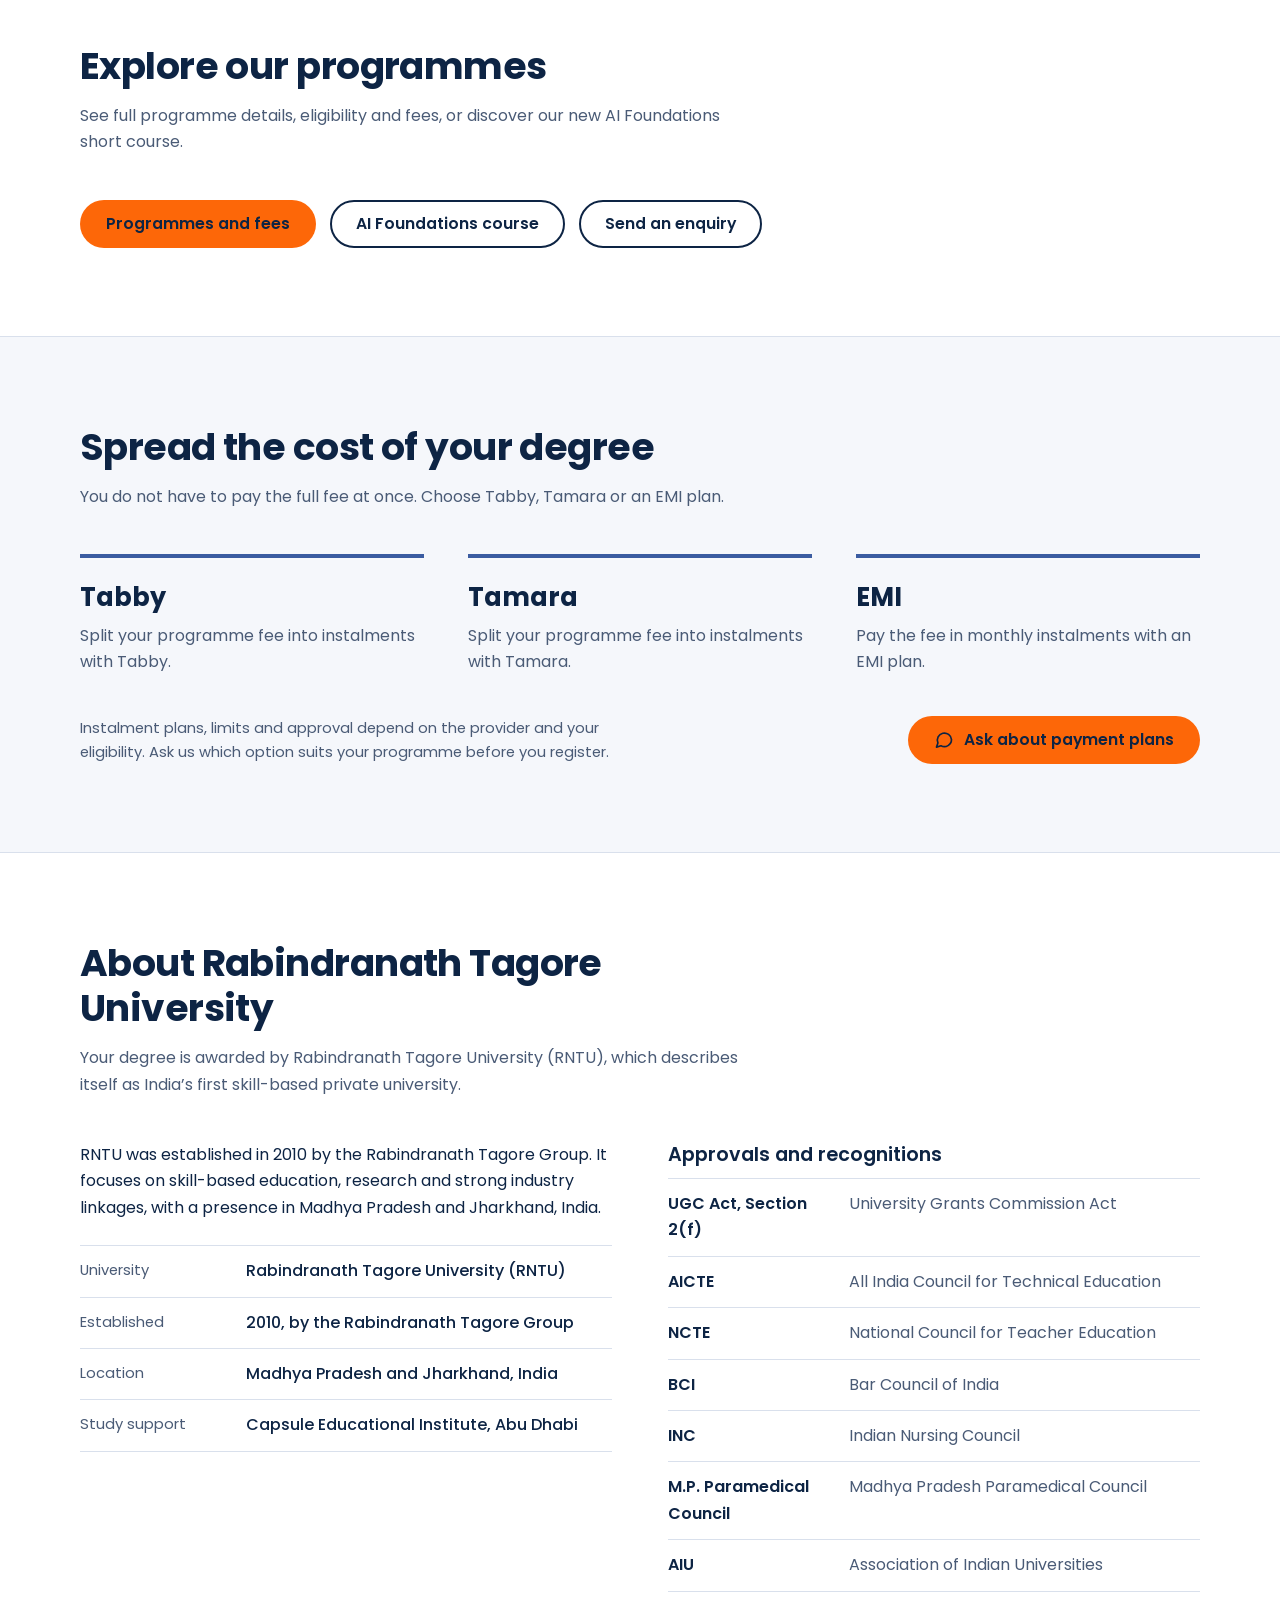
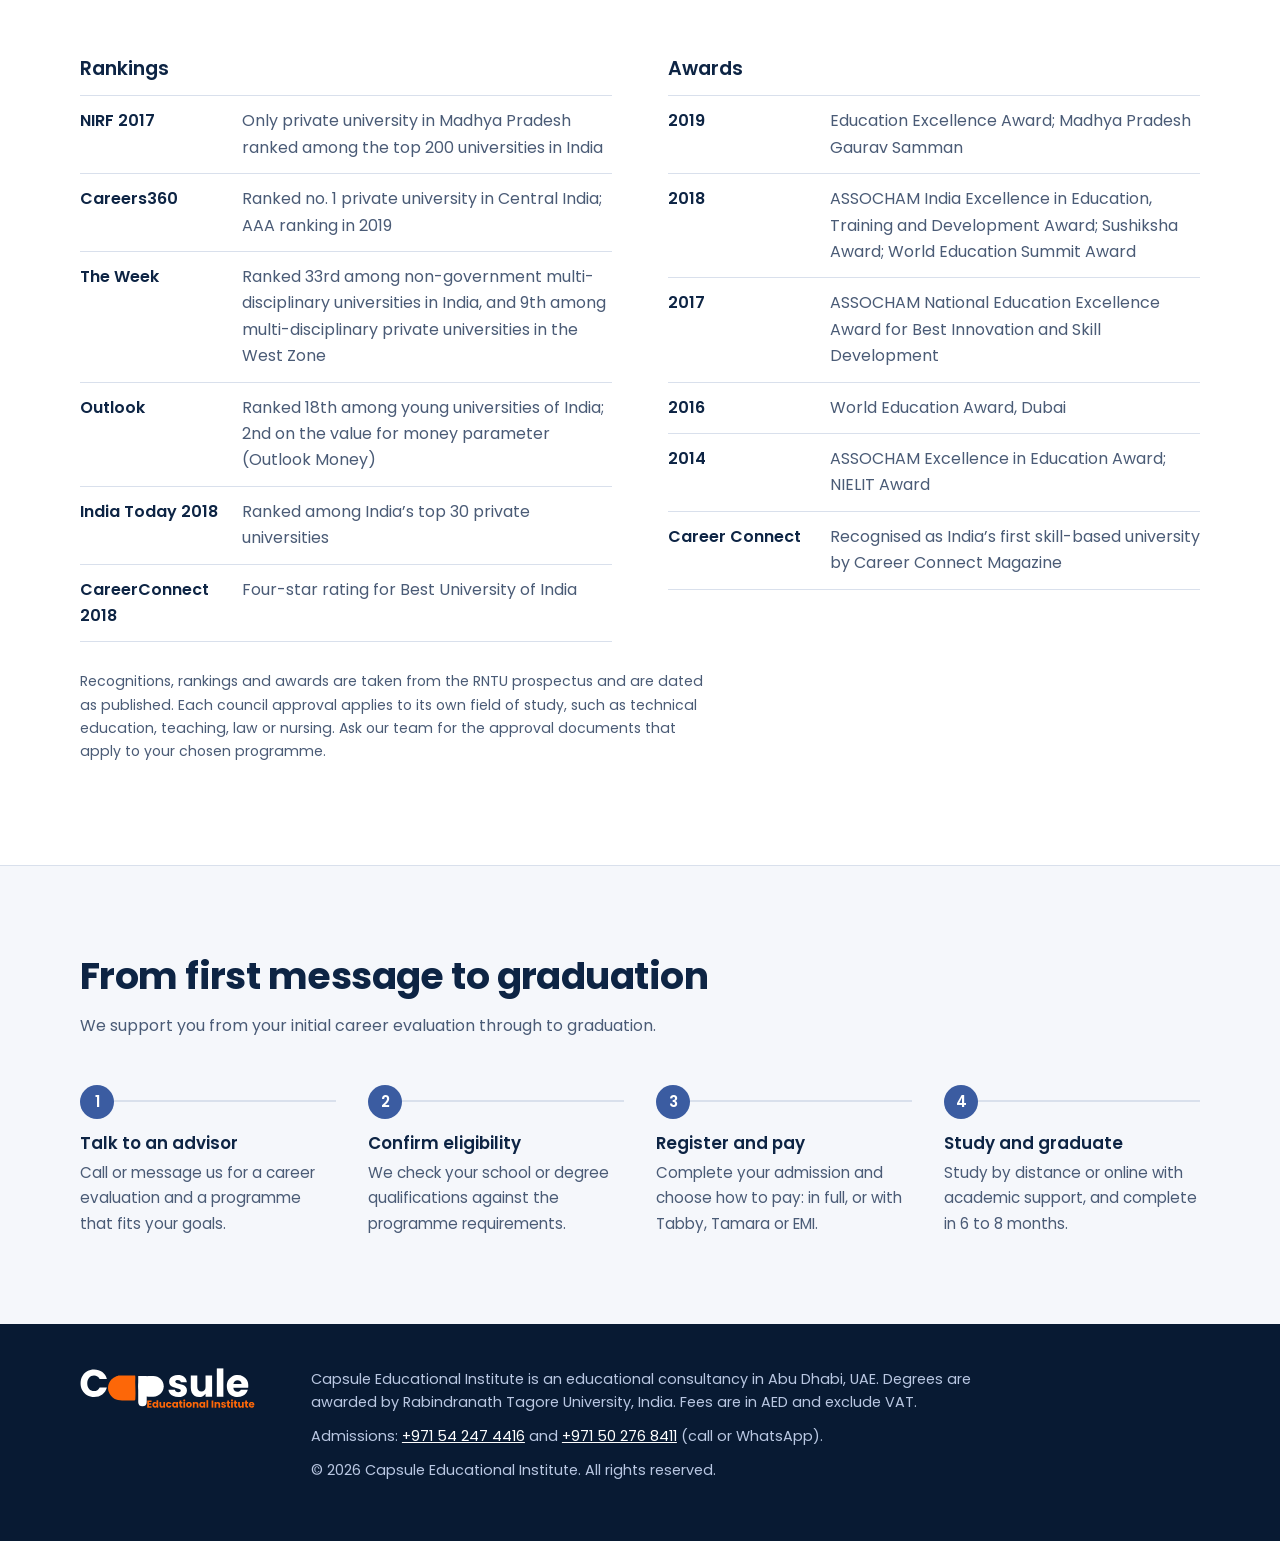
==== commit 7c5d9669: "Split site into pages: home" ====
--- a/index.html
+++ b/index.html
@@ -283,17 +283,18 @@
 
 <header class="site-header">
   <div class="wrap">
-    <a class="brand" href="#top" aria-label="Capsule Educational Institute, home">
+    <a class="brand" href="index.html" aria-label="Capsule Educational Institute, home">
       <svg viewBox="0 0 446 102" role="img" aria-label="Capsule Educational Institute"><use href="#capsule-logo"/></svg>
     </a>
     <nav class="main-nav" aria-label="Main">
       <ul class="nav">
-        <li><a href="#programmes">Programmes and fees</a></li>
-        <li><a href="#ai-foundations">AI course</a></li>
-        <li><a href="#payment">Payment options</a></li>
-        <li><a href="#approvals">Approvals</a></li>
-        <li><a href="#admission">How to apply</a></li>
-        <li><a href="#contact">Contact</a></li>
+        <li><a href="index.html">Home</a></li>
+        <li><a href="courses.html">Programmes and fees</a></li>
+        <li><a href="ai-foundations.html">AI course</a></li>
+        <li><a href="index.html#payment">Payment options</a></li>
+        <li><a href="index.html#approvals">Approvals</a></li>
+        <li><a href="index.html#admission">How to apply</a></li>
+        <li><a href="contact.html">Contact</a></li>
       </ul>
     </nav>
     <a class="btn btn-primary btn-sm header-cta" href="https://wa.me/971542474416?text=Hello%20Capsule%20Educational%20Institute%2C%20I%27d%20like%20details%20about%20your%20Bachelor%27s%20and%20Master%27s%20programmes." target="_blank" rel="noopener"><svg class="ico" aria-hidden="true"><use href="#i-chat"/></svg>WhatsApp us</a>
@@ -301,9 +302,7 @@
 </header>
 
 <main id="main">
-
-  <!-- Hero -->
-  <section class="hero on-navy" id="top">
+<section class="hero on-navy" id="top">
     <div class="wrap">
       <div>
         <h1>Upgrade your qualification while you keep working</h1>
@@ -353,10 +352,7 @@
         </article>
       </div>
     </div>
-  </section>
-
-  <!-- Who it is for -->
-  <section class="section" id="careers">
+  </section><section class="section" id="careers">
     <div class="wrap">
       <div class="section-head">
         <h2>A degree can open more roles</h2>
@@ -384,123 +380,20 @@
       </div>
     </div>
   </section>
-
-  <!-- Programmes -->
-  <section class="section band" id="programmes">
+  <section class="section band">
     <div class="wrap">
       <div class="section-head">
-        <h2>Programmes, eligibility and fees</h2>
-        <p>All programmes are awarded by Rabindranath Tagore University. Fees are in UAE dirhams (AED) and exclude VAT.</p>
-      </div>
-
-      <div class="level">
-        <div>
-          <h3>Bachelor’s degrees</h3>
-          <p class="muted">For learners who have completed 10th and 12th. Four programmes, 6 to 8 months.</p>
-          <table class="fees">
-            <caption class="sr">Bachelor’s degree fee breakdown</caption>
-            <tbody>
-              <tr><th scope="row">University registration fee</th><td>AED 3,000</td></tr>
-              <tr><th scope="row">Course fee</th><td>AED 2,000</td></tr>
-              <tr><th scope="row">Programme fee</th><td>AED 1,000</td></tr>
-              <tr class="total"><th scope="row">Total</th><td>AED 6,000<small>+ VAT</small></td></tr>
-            </tbody>
-          </table>
-        </div>
-        <table class="progs">
-          <caption class="sr">Bachelor’s programmes and eligibility</caption>
-          <thead><tr><th scope="col">Programme</th><th scope="col">Eligibility</th></tr></thead>
-          <tbody>
-            <tr>
-              <th scope="row">BA<span>Bachelor of Arts, General</span></th>
-              <td data-label="Eligibility">10th and 12th from a recognised board</td>
-            </tr>
-            <tr>
-              <th scope="row">BBA<span>Bachelor of Business Administration, General</span></th>
-              <td data-label="Eligibility">10th and 12th from a recognised board (not open to +2 Humanities)</td>
-            </tr>
-            <tr>
-              <th scope="row">B.Com<span>Bachelor of Commerce</span></th>
-              <td data-label="Eligibility">10th and 12th from a recognised board, in Science (with Maths) or Commerce</td>
-            </tr>
-            <tr>
-              <th scope="row">BCA<span>Bachelor of Computer Application</span></th>
-              <td data-label="Eligibility">10th and 12th from a recognised board, with Physics, Chemistry and Maths (PCM)</td>
-            </tr>
-          </tbody>
-        </table>
-      </div>
-
-      <div class="level">
-        <div>
-          <h3>Master’s degrees</h3>
-          <p class="muted">For graduates. Five programmes, 6 to 8 months.</p>
-          <table class="fees">
-            <caption class="sr">Master’s degree fee breakdown</caption>
-            <tbody>
-              <tr><th scope="row">University registration fee</th><td>AED 4,000</td></tr>
-              <tr><th scope="row">Course fee</th><td>AED 3,000</td></tr>
-              <tr><th scope="row">Programme fee</th><td>AED 1,500</td></tr>
-              <tr class="total"><th scope="row">Total</th><td>AED 8,500<small>+ VAT</small></td></tr>
-            </tbody>
-          </table>
-        </div>
-        <table class="progs">
-          <caption class="sr">Master’s programmes and eligibility</caption>
-          <thead><tr><th scope="col">Programme</th><th scope="col">Eligibility</th></tr></thead>
-          <tbody>
-            <tr>
-              <th scope="row">MSc<span>Master of Science</span>
-                <ul class="chips"><li>Physics</li><li>Chemistry</li><li>IT</li><li>Mathematics</li></ul></th>
-              <td data-label="Eligibility">B.Sc in the relevant stream</td>
-            </tr>
-            <tr>
-              <th scope="row">MA<span>Master of Arts</span>
-                <ul class="chips"><li>Hindi</li><li>Sociology</li><li>Economics</li><li>Political Science</li><li>English</li></ul></th>
-              <td data-label="Eligibility">Graduation from a recognised university</td>
-            </tr>
-            <tr>
-              <th scope="row">MSW<span>Master of Social Work</span></th>
-              <td data-label="Eligibility">Graduation from a recognised university</td>
-            </tr>
-            <tr>
-              <th scope="row">M.Com<span>Master of Commerce</span></th>
-              <td data-label="Eligibility">Bachelor of Commerce</td>
-            </tr>
-            <tr>
-              <th scope="row">MBA<span>Master of Business Administration</span>
-                <ul class="chips"><li>Finance and IT</li><li>HR and Finance</li><li>HR and IT</li><li>Marketing and Finance</li><li>Marketing and HR</li><li>Marketing and IT</li></ul></th>
-              <td data-label="Eligibility">Graduation from a recognised university</td>
-            </tr>
-          </tbody>
-        </table>
-      </div>
-
-      <p class="fineprint">Programme details, fees and eligibility follow the RNTU prospectus and can change. Confirm the current details with our team before you register.</p>
+        <h2>Explore our programmes</h2>
+        <p>See full programme details, eligibility and fees, or discover our new AI Foundations short course.</p>
+      </div>
+      <div class="cta-row">
+        <a class="btn btn-primary" href="courses.html">Programmes and fees</a>
+        <a class="btn btn-ghost" href="ai-foundations.html">AI Foundations course</a>
+        <a class="btn btn-ghost" href="contact.html">Send an enquiry</a>
+      </div>
     </div>
   </section>
-
-  <!-- Payment -->
-
-  <section class="section" id="ai-foundations">
-    <div class="wrap">
-      <div class="ai-hero">
-        <div>
-          <span class="ai-tag">New short course</span>
-          <h2>AI Foundations: master the AI frontier</h2>
-          <p class="muted">An 8-week, no-code AI course in Abu Dhabi. Learn ChatGPT, Claude, Gemini, Perplexity, NotebookLM, Canva, Midjourney, Runway, ElevenLabs and more through live, hands-on sessions, and finish with a portfolio and the Capsule Certificate.</p>
-          <div class="ai-stats"><div><b>8</b><span>weeks</span></div><div><b>14</b><span>sessions</span></div><div><b>42</b><span>hours</span></div><div><b>0</b><span>coding</span></div></div>
-          <a class="btn btn-primary" href="https://wa.me/971542474416?text=Hello%20Capsule%20Educational%20Institute%2C%20I%27d%20like%20details%20about%20the%20AI%20Foundations%20course." target="_blank" rel="noopener"><svg class="ico" aria-hidden="true"><use href="#i-chat"/></svg>Ask about AI Foundations</a>
-        </div>
-      </div>
-      <h3 class="ai-sub">14-session roadmap</h3>
-      <div class="ai-sessions"><details><summary><b>01</b>Orientation</summary><p>How AI works, why it hallucinates, account setup, privacy and a four-way assistant comparison.</p></details><details><summary><b>02</b>Prompting mastery</summary><p>Prompt structures, roles, context and iteration techniques that get reliable results from any assistant.</p></details><details><summary><b>03</b>ChatGPT deep dive</summary><p>Custom instructions, GPTs, data analysis and advanced chat workflows for study and work.</p></details><details><summary><b>04</b>Claude deep dive</summary><p>Long documents, careful analysis, writing projects and Claude&#x27;s strengths versus other models.</p></details><details><summary><b>05</b>Gemini deep dive</summary><p>Google&#x27;s ecosystem, multimodal prompts, and Gemini inside Docs, Sheets and Gmail.</p></details><details><summary><b>06</b>Perplexity research</summary><p>Verified, cited research workflows, from quick answers to full referenced briefs.</p></details><details><summary><b>07</b>NotebookLM</summary><p>Turn your own sources into summaries, study guides and audio overviews you can trust.</p></details><details><summary><b>08</b>Canva Magic Studio</summary><p>AI-assisted design: branded posts, presentations and documents without a designer.</p></details><details><summary><b>09</b>AI image generation</summary><p>Midjourney and Firefly, from prompt craft to a coherent, portfolio-ready image set.</p></details><details><summary><b>10</b>AI video generation</summary><p>Sora, Runway and Pika: storyboarding, generating and editing short AI video.</p></details><details><summary><b>11</b>ElevenLabs and voice AI</summary><p>Realistic voiceovers, cloning ethics and adding narration to your projects.</p></details><details><summary><b>12</b>Grammarly and editing</summary><p>AI-assisted editing and polishing: tone, clarity and professional documents.</p></details><details><summary><b>13</b>Privacy, ethics and safety</summary><p>Data privacy, responsible use, and writing your personal AI use policy.</p></details><details><summary><b>14</b>Capstone and certification</summary><p>Timed practical exam, portfolio presentation and the Capsule Certificate award.</p></details></div>
-      <h3 class="ai-sub">AI Foundations fees</h3>
-      <p class="muted">All packages include the full 14-session course. Every lab can be completed on free tool tiers; Packages B and C add optional premium subscriptions.</p>
-      <div class="ai-packs"><div class="ai-pack"><span class="muted">Package A</span><h4>Foundation Only</h4><div class="ai-price">AED 499</div><p class="muted">The complete learning experience using free AI tool tiers.</p><ul><li>14 live, instructor-led sessions across 8 weeks</li><li>42 contact hours with guided demonstrations and practical labs</li><li>Hands-on work with leading text, research, image, video and voice tools</li><li>Nine-plus portfolio projects and a personal AI workflow</li><li>Assessment, one complimentary practical resit and Capsule Certificate</li><li>Course materials and in-class faculty guidance</li></ul><a class="btn btn-primary" href="https://wa.me/971542474416?text=Hello%20Capsule%20Educational%20Institute%2C%20I%27d%20like%20to%20register%20for%20AI%20Foundations%20%28Package%20A%3A%20Foundation%20Only%2C%20AED%20499%29." target="_blank" rel="noopener"><svg class="ico" aria-hidden="true"><use href="#i-chat"/></svg>Register on WhatsApp</a></div><div class="ai-pack rec"><span class="ai-rec">Recommended</span><span class="muted">Package B</span><h4>Essential Toolkit</h4><div class="ai-price">AED 950</div><p class="muted">The full course plus three core premium tools for two months.</p><ul><li>Everything included in the Foundation Only package</li><li>Two months of ChatGPT Plus</li><li>Two months of Claude Pro</li><li>Two months of Canva Pro</li><li>Premium-tool setup guidance during relevant classes</li><li>More capacity to practise portfolio work outside class</li></ul><a class="btn btn-primary" href="https://wa.me/971542474416?text=Hello%20Capsule%20Educational%20Institute%2C%20I%27d%20like%20to%20register%20for%20AI%20Foundations%20%28Package%20B%3A%20Essential%20Toolkit%2C%20AED%20950%29." target="_blank" rel="noopener"><svg class="ico" aria-hidden="true"><use href="#i-chat"/></svg>Register on WhatsApp</a></div><div class="ai-pack"><span class="muted">Package C</span><h4>Full Premium Toolkit</h4><div class="ai-price">AED 1,260</div><p class="muted">The widest creative toolkit for the complete experience.</p><ul><li>Everything included in the Foundation Only package</li><li>Two months each of ChatGPT Plus, Claude Pro and Canva Pro</li><li>Two months each of Midjourney Basic and Runway Standard</li><li>Two months each of ElevenLabs Starter and Grammarly Pro</li><li>Premium practice across text, design, images, video, voice and editing</li><li>Setup guidance for all seven premium subscriptions</li></ul><a class="btn btn-primary" href="https://wa.me/971542474416?text=Hello%20Capsule%20Educational%20Institute%2C%20I%27d%20like%20to%20register%20for%20AI%20Foundations%20%28Package%20C%3A%20Full%20Premium%20Toolkit%2C%20AED%201%2C260%29." target="_blank" rel="noopener"><svg class="ico" aria-hidden="true"><use href="#i-chat"/></svg>Register on WhatsApp</a></div></div>
-    </div>
-  </section>
-  <section class="section" id="payment">
+<section class="section" id="payment">
     <div class="wrap">
       <div class="section-head">
         <h2>Spread the cost of your degree</h2>
@@ -525,10 +418,7 @@
         <a class="btn btn-primary" href="https://wa.me/971542474416?text=Hello%20Capsule%20Educational%20Institute%2C%20I%27d%20like%20to%20know%20about%20payment%20options%20(Tabby%2C%20Tamara%20or%20EMI)%20for%20my%20programme." target="_blank" rel="noopener"><svg class="ico" aria-hidden="true"><use href="#i-chat"/></svg>Ask about payment plans</a>
       </div>
     </div>
-  </section>
-
-  <!-- Approvals -->
-  <section class="section band" id="approvals">
+  </section><section class="section band" id="approvals">
     <div class="wrap">
       <div class="section-head">
         <h2>About Rabindranath Tagore University</h2>
@@ -588,10 +478,7 @@
 
       <p class="fineprint">Recognitions, rankings and awards are taken from the RNTU prospectus and are dated as published. Each council approval applies to its own field of study, such as technical education, teaching, law or nursing. Ask our team for the approval documents that apply to your chosen programme.</p>
     </div>
-  </section>
-
-  <!-- How to apply -->
-  <section class="section" id="admission">
+  </section><section class="section" id="admission">
     <div class="wrap">
       <div class="section-head">
         <h2>From first message to graduation</h2>
@@ -617,114 +504,11 @@
       </ol>
     </div>
   </section>
-
-  <!-- Contact -->
-  <section class="contact on-navy" id="contact">
-    <div class="wrap grid">
-      <div>
-        <h2>Talk to our admissions team</h2>
-        <p class="lead">Call or message us on WhatsApp for admission, eligibility, fees and payment plans. We will reply with the programmes that fit your qualifications.</p>
-
-        <ul class="numbers">
-          <li>
-            <span class="num">+971 54 247 4416</span>
-            <span class="num-actions">
-              <a class="btn btn-primary btn-sm" href="https://wa.me/971542474416" target="_blank" rel="noopener"><svg class="ico" aria-hidden="true"><use href="#i-chat"/></svg>WhatsApp</a>
-              <a class="btn btn-ghost btn-sm" href="tel:+971542474416"><svg class="ico" aria-hidden="true"><use href="#i-phone"/></svg>Call</a>
-            </span>
-          </li>
-          <li>
-            <span class="num">+971 50 276 8411</span>
-            <span class="num-actions">
-              <a class="btn btn-primary btn-sm" href="https://wa.me/971502768411" target="_blank" rel="noopener"><svg class="ico" aria-hidden="true"><use href="#i-chat"/></svg>WhatsApp</a>
-              <a class="btn btn-ghost btn-sm" href="tel:+971502768411"><svg class="ico" aria-hidden="true"><use href="#i-phone"/></svg>Call</a>
-            </span>
-          </li>
-        </ul>
-
-        <address class="address">
-          <svg class="ico" aria-hidden="true"><use href="#i-pin"/></svg>
-          <span>
-            <strong>Capsule Educational Institute</strong><br>
-            ADCP Business Tower C, 1003, Electra Street,<br>
-            behind Al-Futtaim Honda Showroom,<br>
-            Al Danah, Zone 1, Abu Dhabi, UAE<br>
-            <a href="https://www.google.com/maps/search/?api=1&amp;query=ADCP%20Business%20Tower%20C%20Electra%20Street%20Al%20Danah%20Abu%20Dhabi" target="_blank" rel="noopener">Open in Google Maps</a>
-          </span>
-        </address>
-      </div>
-
-      <div class="panel">
-        <h3>Send an enquiry</h3>
-        <p>Fill in your details and our admissions team will contact you.</p>
-        <form id="lead-form" novalidate>
-          <div class="field"><label for="lf-name">Full name *</label><input id="lf-name" name="name" type="text" autocomplete="name" required maxlength="100" placeholder="Full name"></div>
-          <div class="field"><label for="lf-phone">Phone / WhatsApp number *</label><input id="lf-phone" name="phone" type="tel" autocomplete="tel" required maxlength="20" placeholder="+971 5X XXX XXXX"></div>
-          <div class="field"><label for="lf-age">Age *</label><input id="lf-age" name="age" type="number" min="15" max="80" required placeholder="Age"></div>
-          <div class="field"><label for="lf-nat">Nationality *</label>
-            <select id="lf-nat" name="nationality" required>
-              <option value="">Choose your nationality</option>
-              <option>Indian</option>
-              <option>Emirati</option>
-              <option>Pakistani</option>
-              <option>Bangladeshi</option>
-              <option>Nepali</option>
-              <option>Sri Lankan</option>
-              <option>Filipino</option>
-              <option>Egyptian</option>
-              <option>Jordanian</option>
-              <option>Lebanese</option>
-              <option>Syrian</option>
-              <option>Yemeni</option>
-              <option>Sudanese</option>
-              <option>Moroccan</option>
-              <option>Nigerian</option>
-              <option>Kenyan</option>
-              <option>South African</option>
-              <option>British</option>
-              <option>American</option>
-              <option value="Other">Other (please type)</option>
-            </select>
-          </div>
-          <div class="field" id="lf-nat-other-field" hidden><label for="lf-nat-other">Please type your nationality *</label><input id="lf-nat-other" name="nationality_other" type="text" maxlength="60" placeholder="Your nationality"></div>
-          <div class="field"><label for="lf-email">Email *</label><input id="lf-email" name="email" type="email" autocomplete="email" required maxlength="255" placeholder="you@example.com"></div>
-          <div class="field"><label for="lf-course">Which course? *</label>
-            <select id="lf-course" name="course" required>
-              <option value="">Choose a course</option>
-              <optgroup label="Bachelor’s degree">
-                <option>BA – Bachelor of Arts, General</option>
-                <option>BBA – Bachelor of Business Administration, General</option>
-                <option>B.Com – Bachelor of Commerce</option>
-                <option>BCA – Bachelor of Computer Application</option>
-              </optgroup>
-              <optgroup label="Master’s degree">
-                <option>MSc – Master of Science</option>
-                <option>MA – Master of Arts</option>
-                <option>MSW – Master of Social Work</option>
-                <option>M.Com – Master of Commerce</option>
-                <option>MBA – Master of Business Administration</option>
-              </optgroup>
-              <optgroup label="AI Foundations course">
-                <option>AI Foundations – Package A (AED 499)</option>
-                <option>AI Foundations – Package B (AED 950)</option>
-                <option>AI Foundations – Package C (AED 1,260)</option>
-              </optgroup>
-              <option>Not sure yet</option>
-            </select>
-          </div>
-          <p id="lf-msg" class="note" role="status" aria-live="polite"></p>
-          <button id="lf-submit" type="submit" class="btn btn-primary" style="margin-top:16px;border:0;cursor:pointer">Submit</button>
-        </form>
-        <p class="note">Prefer a call? Use either number on this page.</p>
-      </div>
-    </div>
-  </section>
-
 </main>
 
 <footer class="site-footer">
   <div class="wrap">
-    <a class="brand" href="#top" aria-label="Capsule Educational Institute, back to top">
+    <a class="brand" href="index.html" aria-label="Capsule Educational Institute, home">
       <svg viewBox="0 0 446 102" role="img" aria-label="Capsule Educational Institute" style="height:40px"><use href="#capsule-logo"/></svg>
     </a>
     <div>
@@ -740,38 +524,5 @@
   <a class="btn btn-ink" href="tel:+971542474416"><svg class="ico" aria-hidden="true"><use href="#i-phone"/></svg>Call now</a>
 </div>
 
-<script>
-// Paste your Google Apps Script web app URL here to send leads to Google Sheets.
-var SHEET_URL = "";
-(function () {
-  var f = document.getElementById("lead-form"), msg = document.getElementById("lf-msg"), btn = document.getElementById("lf-submit");
-  var natSel = document.getElementById("lf-nat"), natField = document.getElementById("lf-nat-other-field");
-  natSel.addEventListener("change", function () {
-    natField.hidden = natSel.value !== "Other";
-    if (natField.hidden) document.getElementById("lf-nat-other").value = "";
-  });
-  f.addEventListener("submit", function (e) {
-    e.preventDefault();
-    var natSel = document.getElementById("lf-nat"),
-        natOther = document.getElementById("lf-nat-other");
-    var nat = natSel.value === "Other" ? natOther.value.trim() : natSel.value;
-    var d = {
-      name: f.name.value.trim(), phone: f.phone.value.trim(), age: f.age.value.trim(),
-      email: f.email.value.trim(), course: f.course.value, nationality: nat
-    };
-    if (!d.name || !d.course || !nat || !/^[+\d][\d\s-]{6,19}$/.test(d.phone) || !(+d.age >= 15 && +d.age <= 80) || !/^[^\s@]+@[^\s@]+\.[^\s@]+$/.test(d.email)) {
-      msg.textContent = "Please fill in all fields correctly."; return;
-    }
-    btn.disabled = true; msg.textContent = "Sending…";
-    var done = function () { f.reset(); btn.disabled = false; msg.textContent = "Thank you! Our team will contact you soon."; };
-    if (!SHEET_URL) {
-      var t = "New enquiry\nName: " + d.name + "\nPhone: " + d.phone + "\nAge: " + d.age + "\nNationality: " + d.nationality + "\nEmail: " + d.email + "\nCourse: " + d.course;
-      window.open("https://wa.me/971542474416?text=" + encodeURIComponent(t), "_blank"); done(); return;
-    }
-    fetch(SHEET_URL, { method: "POST", mode: "no-cors", body: new URLSearchParams(d) })
-      .then(done).catch(function () { btn.disabled = false; msg.textContent = "Could not send. Please WhatsApp us instead."; });
-  });
-})();
-</script>
 </body>
 </html>
